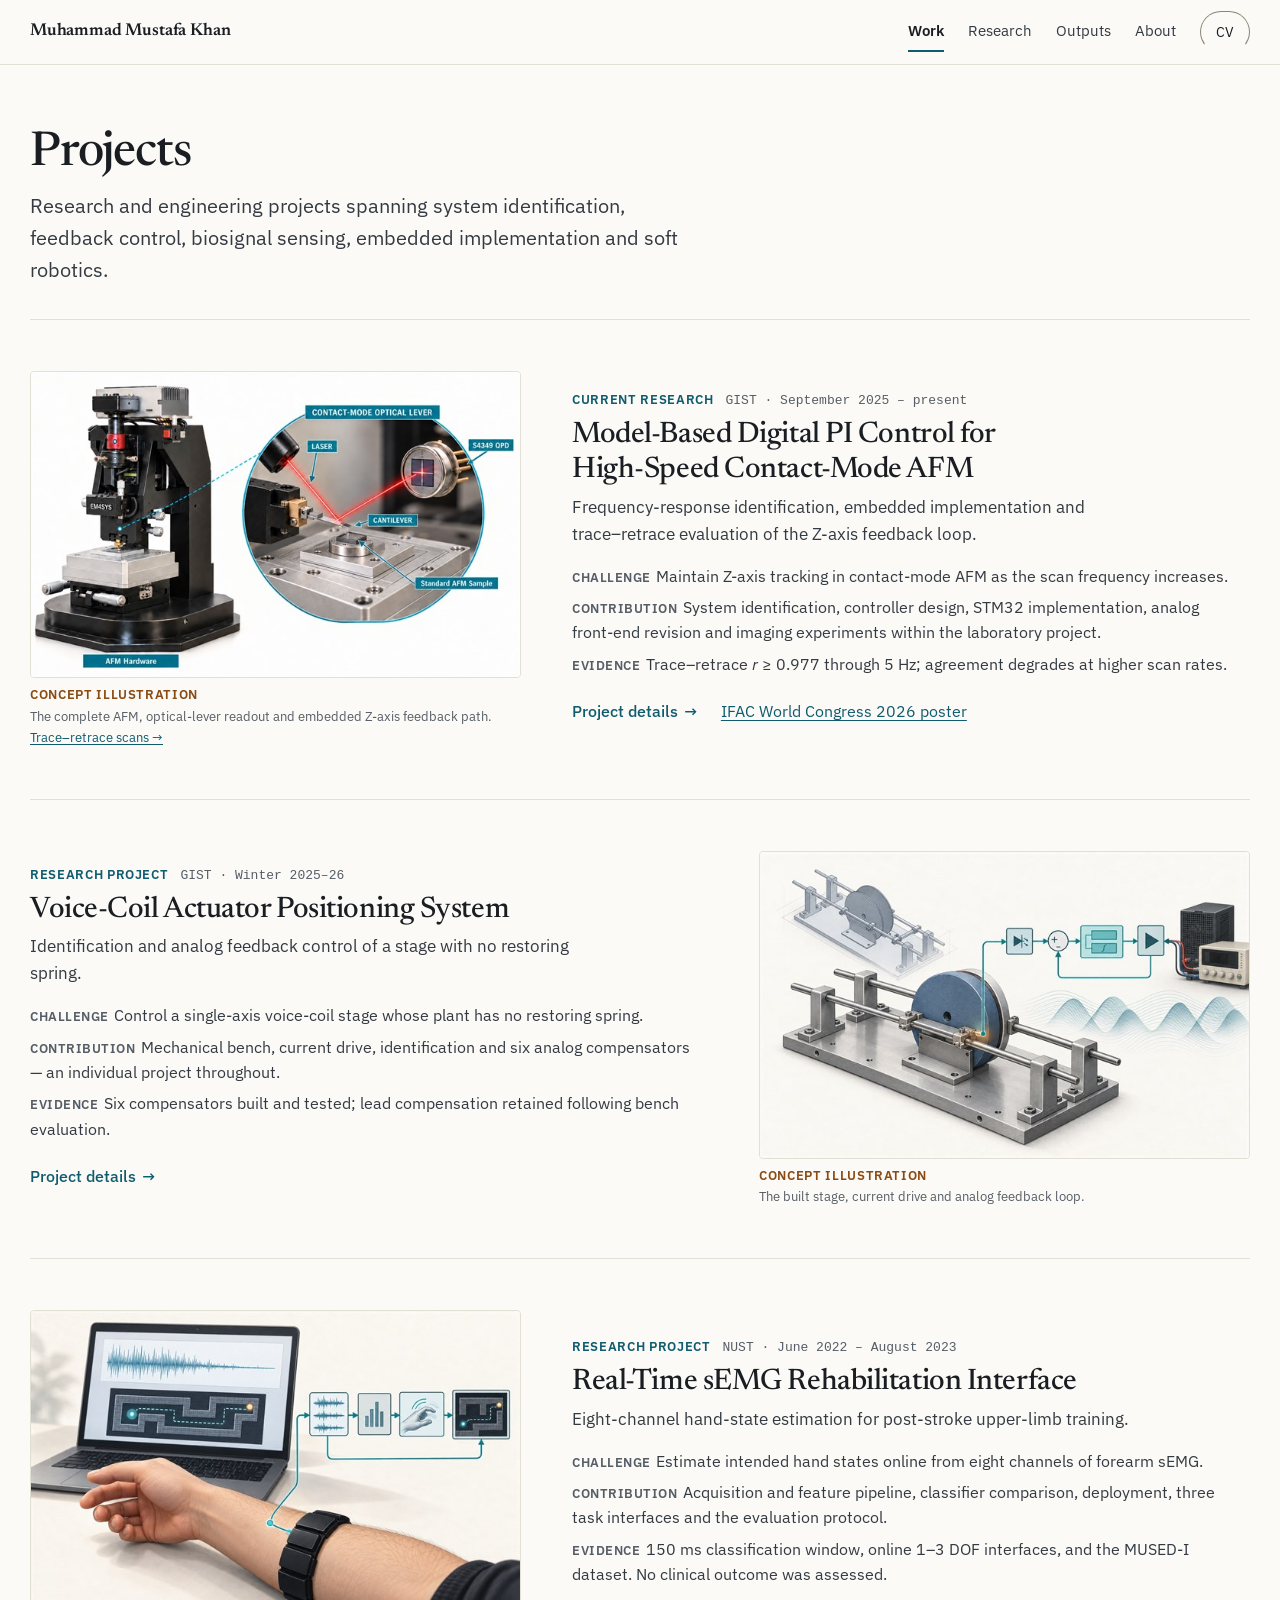
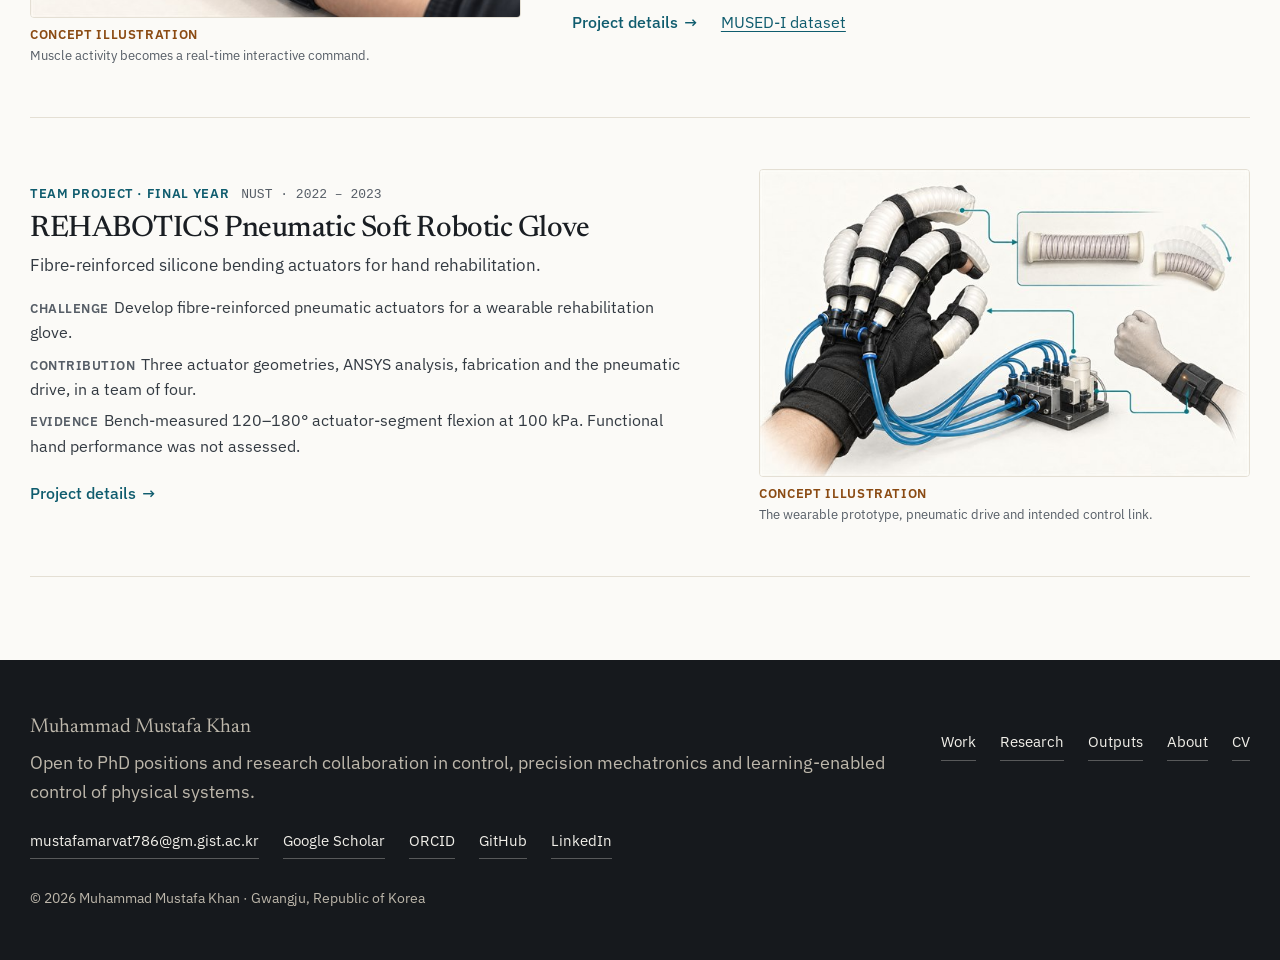
==== projects/index.html @ d7821006 "Publish redesigned research portfolio" ====
<!DOCTYPE html>
<html lang="en">
<head>
<meta charset="utf-8">
<meta name="viewport" content="width=device-width, initial-scale=1">
<meta name="color-scheme" content="light">
<meta name="theme-color" content="#fbfaf7">
<script>document.documentElement.className += ' js';</script>
<title>Projects — Muhammad Mustafa Khan</title>
<meta name="description" content="Research and engineering projects in system identification, feedback control, biosignal sensing, embedded implementation and soft robotics, at GIST and NUST.">
<link rel="canonical" href="https://mustafahan786.github.io/projects/">
<meta property="og:type" content="website">
<meta property="og:title" content="Projects — Muhammad Mustafa Khan">
<meta property="og:description" content="Research and engineering projects in system identification, feedback control, biosignal sensing, embedded implementation and soft robotics.">
<meta property="og:url" content="https://mustafahan786.github.io/projects/">
<meta property="og:image" content="https://mustafahan786.github.io/assets/img/og/projects-four.jpg">
<meta property="og:image:alt" content="Selected work — control, sensing and mechatronic systems">
<meta name="twitter:card" content="summary_large_image">
<link rel="icon" href="../assets/favicon.svg" type="image/svg+xml">
<link rel="alternate icon" href="../assets/favicon.png" sizes="32x32">
<link rel="preconnect" href="https://fonts.googleapis.com">
<link rel="preconnect" href="https://fonts.gstatic.com" crossorigin>
<link href="https://fonts.googleapis.com/css2?family=IBM+Plex+Sans:wght@400;500;600&family=Newsreader:opsz,wght@6..72,400;6..72,500;6..72,600&display=swap" rel="stylesheet">
<link rel="stylesheet" href="../style.css">
</head>
<body>
<a class="skip" href="#main">Skip to content</a>

<header class="site-header">
  <div class="wrap header-inner">
    <a class="brand" href="../index.html">Muhammad Mustafa Khan</a>
    <button class="nav-toggle" type="button" aria-expanded="false" aria-controls="site-nav">
      <span class="bars" aria-hidden="true"><span></span></span>Menu
    </button>
    <nav class="nav" id="site-nav" aria-label="Primary">
      <a href="index.html" aria-current="page">Work</a>
      <a href="../index.html#research">Research</a>
      <a href="../index.html#outputs">Outputs</a>
      <a href="../index.html#about">About</a>
      <a class="nav-cta" href="../cv.html">CV</a>
    </nav>
  </div>
</header>

<main id="main">
  <section class="page-head">
    <div class="wrap">
      <h1>Projects</h1>
      <p class="lede">
        Research and engineering projects spanning system identification, feedback control, biosignal
        sensing, embedded implementation and soft robotics.
      </p>
    </div>
  </section>

  <section class="section" style="padding-top:0">
    <div class="wrap">
      <div class="index-list">

        <!-- ===== AFM ===== -->
        <article class="index-entry">
          <figure class="cover">
            <a class="cover-frame" href="afm-high-speed-control.html" tabindex="-1" aria-hidden="true">
              <img src="../assets/img/concepts/afm-concept-v3-640.jpg"
                   srcset="../assets/img/concepts/afm-concept-v3-640.jpg 640w, ../assets/img/concepts/afm-concept-v3-1200.jpg 1200w"
                   sizes="(min-width: 1280px) 490px, (min-width: 880px) 38vw, 92vw" width="640" height="400" decoding="async"
                   alt="Concept illustration based on the actual setup: the complete EM4SYS AFM, a contact-mode optical lever over an HS-100MG-type step standard, S4349 QPD, digital PI controller, PA88 PZT amplifier and paired PC4QM and PC4WL Z actuators; not experimental evidence.">
            </a>
            <figcaption><span class="tag tag-concept">Concept illustration</span>The complete AFM, optical-lever readout
              and embedded Z-axis feedback path. <a href="afm-high-speed-control.html#results">Trace&ndash;retrace scans &rarr;</a></figcaption>
          </figure>
          <div class="index-body">
            <p class="index-cat">
              <span class="cat">Current research</span>
              <span class="where">GIST &middot; September 2025 &ndash; present</span>
            </p>
            <h2><a href="afm-high-speed-control.html">Model-Based Digital PI Control for High-Speed Contact-Mode AFM</a></h2>
            <p class="index-sub">Frequency-response identification, embedded implementation and trace&ndash;retrace evaluation of the Z-axis feedback loop.</p>
            <div class="index-facts">
              <p><b>Challenge</b>Maintain Z-axis tracking in contact-mode AFM as the scan frequency increases.</p>
              <p><b>Contribution</b>System identification, controller design, STM32 implementation, analog
                front-end revision and imaging experiments within the laboratory project.</p>
              <p><b>Evidence</b>Trace&ndash;retrace <i>r</i> &ge; 0.977 through 5 Hz; agreement degrades at
                higher scan rates.</p>
            </div>
            <ul class="index-links">
              <li><a class="link-arrow" href="afm-high-speed-control.html">Project details</a></li>
              <li><a href="../index.html#outputs">IFAC World Congress 2026 poster</a></li>
            </ul>
          </div>
        </article>

        <!-- ===== Voice coil ===== -->
        <article class="index-entry is-flipped">
          <figure class="cover">
            <a class="cover-frame" href="voice-coil-actuator.html" tabindex="-1" aria-hidden="true">
              <img src="../assets/img/concepts/vca-concept-v2-640.jpg"
                   srcset="../assets/img/concepts/vca-concept-v2-640.jpg 640w, ../assets/img/concepts/vca-concept-v2-1200.jpg 1200w"
                   sizes="(min-width: 1280px) 490px, (min-width: 880px) 38vw, 92vw" width="640" height="400" loading="lazy" decoding="async"
                   alt="Concept illustration based on the built voice-coil bench: a long aluminium base, twin guide rods and central circular plates linked to current drive and closed-loop compensation; not experimental evidence.">
            </a>
            <figcaption><span class="tag tag-concept">Concept illustration</span>The built stage, current drive and
              analog feedback loop.</figcaption>
          </figure>
          <div class="index-body">
            <p class="index-cat">
              <span class="cat">Research project</span>
              <span class="where">GIST &middot; Winter 2025&ndash;26</span>
            </p>
            <h2><a href="voice-coil-actuator.html">Voice-Coil Actuator Positioning System</a></h2>
            <p class="index-sub">Identification and analog feedback control of a stage with no restoring spring.</p>
            <div class="index-facts">
              <p><b>Challenge</b>Control a single-axis voice-coil stage whose plant has no restoring spring.</p>
              <p><b>Contribution</b>Mechanical bench, current drive, identification and six analog
                compensators &mdash; an individual project throughout.</p>
              <p><b>Evidence</b>Six compensators built and tested; lead compensation retained following
                bench evaluation.</p>
            </div>
            <ul class="index-links">
              <li><a class="link-arrow" href="voice-coil-actuator.html">Project details</a></li>
            </ul>
          </div>
        </article>

        <!-- ===== sEMG ===== -->
        <article class="index-entry">
          <figure class="cover">
            <a class="cover-frame" href="semg-rehabilitation-interface.html" tabindex="-1" aria-hidden="true">
              <img src="../assets/img/concepts/semg-concept-v2-640.jpg"
                   srcset="../assets/img/concepts/semg-concept-v2-640.jpg 640w, ../assets/img/concepts/semg-concept-v2-1200.jpg 1200w"
                   sizes="(min-width: 1280px) 490px, (min-width: 880px) 38vw, 92vw" width="640" height="400" loading="lazy" decoding="async"
                   alt="Concept illustration based on the demonstrated interface: a black segmented wireless armband on a forearm feeding live sEMG traces and a maze-control task; not experimental evidence.">
            </a>
            <figcaption><span class="tag tag-concept">Concept illustration</span>Muscle activity becomes a
              real-time interactive command.</figcaption>
          </figure>
          <div class="index-body">
            <p class="index-cat">
              <span class="cat">Research project</span>
              <span class="where">NUST &middot; June 2022 &ndash; August 2023</span>
            </p>
            <h2><a href="semg-rehabilitation-interface.html">Real-Time sEMG Rehabilitation Interface</a></h2>
            <p class="index-sub">Eight-channel hand-state estimation for post-stroke upper-limb training.</p>
            <div class="index-facts">
              <p><b>Challenge</b>Estimate intended hand states online from eight channels of forearm sEMG.</p>
              <p><b>Contribution</b>Acquisition and feature pipeline, classifier comparison, deployment,
                three task interfaces and the evaluation protocol.</p>
              <p><b>Evidence</b>150 ms classification window, online 1&ndash;3 DOF interfaces, and the
                MUSED-I dataset. No clinical outcome was assessed.</p>
            </div>
            <ul class="index-links">
              <li><a class="link-arrow" href="semg-rehabilitation-interface.html">Project details</a></li>
              <li><a href="https://ieee-dataport.org/documents/mused-i-multi-gesture-surface-electromyography-semg-dataset-stroke-rehabilitation" rel="noopener">MUSED-I dataset</a></li>
            </ul>
          </div>
        </article>

        <!-- ===== Glove ===== -->
        <article class="index-entry is-flipped">
          <figure class="cover">
            <a class="cover-frame" href="soft-robotic-glove.html" tabindex="-1" aria-hidden="true">
              <img src="../assets/img/concepts/glove-concept-v2-640.jpg"
                   srcset="../assets/img/concepts/glove-concept-v2-640.jpg 640w, ../assets/img/concepts/glove-concept-v2-1200.jpg 1200w"
                   sizes="(min-width: 1280px) 490px, (min-width: 880px) 38vw, 92vw" width="640" height="400" loading="lazy" decoding="async"
                   alt="Concept illustration based on the prototype: a black glove with opaque white ribbed pneumatic actuators, blue tubing and a compact manifold, paired with its armband control cue; not experimental evidence.">
            </a>
            <figcaption><span class="tag tag-concept">Concept illustration</span>The wearable prototype,
              pneumatic drive and intended control link.</figcaption>
          </figure>
          <div class="index-body">
            <p class="index-cat">
              <span class="cat">Team project &middot; Final year</span>
              <span class="where">NUST &middot; 2022 &ndash; 2023</span>
            </p>
            <h2><a href="soft-robotic-glove.html">REHABOTICS Pneumatic Soft Robotic Glove</a></h2>
            <p class="index-sub">Fibre-reinforced silicone bending actuators for hand rehabilitation.</p>
            <div class="index-facts">
              <p><b>Challenge</b>Develop fibre-reinforced pneumatic actuators for a wearable rehabilitation
                glove.</p>
              <p><b>Contribution</b>Three actuator geometries, ANSYS analysis, fabrication and the pneumatic
                drive, in a team of four.</p>
              <p><b>Evidence</b>Bench-measured 120&ndash;180&deg; actuator-segment flexion at 100 kPa.
                Functional hand performance was not assessed.</p>
            </div>
            <ul class="index-links">
              <li><a class="link-arrow" href="soft-robotic-glove.html">Project details</a></li>
            </ul>
          </div>
        </article>

      </div>
    </div>
  </section>
</main>

<footer class="site-footer">
  <div class="wrap footer-grid">
    <div>
      <p class="footer-name">Muhammad Mustafa Khan</p>
      <p>Open to PhD positions and research collaboration in control, precision mechatronics and
        learning-enabled control of physical systems.</p>
      <ul class="footer-links">
        <li><a href="mailto:mustafamarvat786@gm.gist.ac.kr">mustafamarvat786@gm.gist.ac.kr</a></li>
        <li><a href="https://scholar.google.com/citations?user=AgU49wwAAAAJ&amp;hl=en" rel="noopener">Google Scholar</a></li>
        <li><a href="https://orcid.org/0009-0001-7310-5765" rel="noopener">ORCID</a></li>
        <li><a href="https://github.com/Mustafahan786" rel="noopener">GitHub</a></li>
        <li><a href="https://www.linkedin.com/in/mustafa-khan-marwat/" rel="noopener">LinkedIn</a></li>
      </ul>
    </div>
    <nav aria-label="Footer">
      <ul class="footer-nav">
        <li><a href="index.html">Work</a></li>
        <li><a href="../index.html#research">Research</a></li>
        <li><a href="../index.html#outputs">Outputs</a></li>
        <li><a href="../index.html#about">About</a></li>
        <li><a href="../cv.html">CV</a></li>
      </ul>
    </nav>
  </div>
  <div class="wrap"><p class="footer-meta">© <span id="year">2026</span> Muhammad Mustafa Khan · Gwangju, Republic of Korea</p></div>
</footer>
<script src="../script.js" defer></script>
</body>
</html>
---- style.css ----
/* ==========================================================================
   Muhammad Mustafa Khan — research portfolio
   Editorial engineering portfolio. Plain CSS, no build step, light theme.
   ========================================================================== */

:root {
  /* surfaces */
  --bg: #fbfaf7;
  --surface: #ffffff;
  --surface-2: #f4f1ea;
  --ink-bg: #16191d;

  /* ink */
  --ink: #1a1e23;
  --ink-2: #333a42;
  --muted: #565d66;
  --on-dark: #f1efe9;
  --on-dark-muted: #bdb7ab;

  /* lines */
  --rule: #e4dfd4;
  --rule-2: #cfc8bb;
  --rule-ui: #8f8574;

  /* accent */
  --accent: #0f5c6e;
  --accent-deep: #0a4553;
  --accent-soft: #e7eff1;
  --focus: #a4460f;

  /* Two webfont families; the few technical labels use the system mono stack. */
  --font-display: "Newsreader", Georgia, "Times New Roman", serif;
  --font-sans: "IBM Plex Sans", system-ui, -apple-system, "Segoe UI", Roboto, sans-serif;
  --font-mono: ui-monospace, SFMono-Regular, "SF Mono", Menlo, Consolas, "Liberation Mono", monospace;

  /* type scale — nothing that carries meaning falls below 13px */
  --fs-body: 1.09375rem;                                  /* 17.5px */
  --fs-caption: 0.9125rem;                                /* 14.6px */
  --fs-meta: 0.8125rem;                                   /* 13px  */
  --fs-name: clamp(2.4rem, 1.7rem + 2.8vw, 4.1rem);       /* 38 → 66px */
  --fs-case: clamp(1.95rem, 1.4rem + 2.1vw, 3rem);        /* 31 → 48px */
  --fs-h2: clamp(1.55rem, 1.25rem + 1.15vw, 2.15rem);     /* 25 → 34px */
  --fs-h3: clamp(1.14rem, 1.05rem + 0.35vw, 1.32rem);
  --fs-lede: clamp(1.1rem, 1.02rem + 0.35vw, 1.26rem);

  --wrap: 1220px;
  --gap: clamp(1.25rem, 0.9rem + 1.4vw, 2rem);
  --section-y: clamp(3rem, 2rem + 4vw, 5.5rem);
  --stage-y: clamp(2.5rem, 1.8rem + 2.6vw, 3.75rem);
  --nav-h: 4rem;
  --radius: 4px;
  --t: 200ms cubic-bezier(.2, .6, .3, 1);

  /* shared component tokens — labels, links, rules and spacing reused by every project page */
  --lh-body: 1.62;
  --lh-compact: 1.55;                                     /* summary, captions, dense text */
  --fs-small: 0.95rem;                                    /* 15.2px: contents links */
  --fs-summary: 1rem;                                     /* 16px: summary text */
  --label-weight: 600;                                    /* small uppercase labels */
  --label-tracking: 0.05em;
  --link: var(--accent);
  --link-hover: var(--accent-deep);
  --link-rule: var(--rule-2);                             /* resting underline on quiet links */
  --rule-strong: var(--ink);                              /* heavy rule that opens the summary */
  --space-hero: clamp(2rem, 4vw, 3rem);                   /* title block → summary */
  --space-sub: clamp(2.25rem, 4vw, 3.25rem);              /* subsection inside a stage */
  --measure: 62ch;                                        /* reading measure: 70–80 characters per line at 17.5px */
  --para-gap: 1.4em;                                      /* space between paragraphs at the reading measure */
}

* { box-sizing: border-box; }

html {
  -webkit-text-size-adjust: 100%;
  scroll-padding-top: calc(var(--nav-h) + 1.5rem);
  color-scheme: light;
}
@media (prefers-reduced-motion: no-preference) { html { scroll-behavior: smooth; } }

body {
  margin: 0;
  background: var(--bg);
  color: var(--ink);
  font-family: var(--font-sans);
  font-size: var(--fs-body);
  line-height: var(--lh-body);
  -webkit-font-smoothing: antialiased;
  text-rendering: optimizeLegibility;
}

/* ---------- layout ---------- */
.wrap { width: min(100% - 2.5rem, var(--wrap)); margin-inline: auto; }
.wrap-tight { width: min(100% - 2.5rem, 900px); margin-inline: auto; }
@media (max-width: 520px) { .wrap, .wrap-tight { width: calc(100% - 2rem); } }
.prose { max-width: 66ch; }
.prose-wide { max-width: 78ch; }
.section { padding-block: var(--section-y); }
.section-line { border-top: 1px solid var(--rule); }
.section-white { background: var(--surface); }
.section-dark { background: var(--ink-bg); color: var(--on-dark); }
.section-dark h2, .section-dark h3 { color: #fff; }
.section-dark .kicker { color: #8fd0dc; }
.section-dark a { color: #8fd0dc; }
.section-dark a:hover { color: #b9e3ea; }

.section-head { margin-bottom: clamp(1.75rem, 3vw, 2.75rem); }
.section-head p:last-child { margin-bottom: 0; }

/* directory / utility page headings */
.page-head { padding-block: clamp(2.25rem, 5vw, 4rem) clamp(1.25rem, 2.5vw, 2rem); }
.page-head h1 { font-size: var(--fs-case); line-height: 1.05; letter-spacing: -0.025em; margin-bottom: 0.65rem; }
.page-head .lede { max-width: 54ch; margin-bottom: 0; }
.section-foot { margin-top: clamp(2rem, 4vw, 3rem); padding-top: 1.1rem; border-top: 1px solid var(--rule); font-size: 0.95rem; color: var(--muted); }
.head-row { display: flex; flex-wrap: wrap; gap: 0.5rem 2rem; align-items: baseline; justify-content: space-between; }

/* ---------- typography ---------- */
h1, h2, h3, h4 { font-family: var(--font-display); font-weight: 500; color: var(--ink); line-height: 1.18; margin: 0 0 0.45em; letter-spacing: -0.015em; }
h2 { font-size: var(--fs-h2); }
h3 { font-family: var(--font-sans); font-size: var(--fs-h3); font-weight: 600; letter-spacing: -0.003em; line-height: 1.35; }
h4 { font-family: var(--font-sans); font-size: 1rem; font-weight: 600; }
p { margin: 0 0 1.05em; }
p:last-child, ul:last-child, ol:last-child { margin-bottom: 0; }

.lede { font-size: var(--fs-lede); line-height: 1.6; color: var(--ink-2); max-width: 62ch; }
.kicker {
  font-family: var(--font-sans); font-size: var(--fs-meta); font-weight: 600; letter-spacing: 0.06em;
  text-transform: uppercase; color: var(--accent); margin: 0 0 0.8rem;
}
.kicker-muted { color: var(--muted); }
.meta { font-family: var(--font-mono); font-size: var(--fs-meta); color: var(--muted); letter-spacing: 0.01em; }

a { color: var(--link); text-underline-offset: 0.18em; text-decoration-thickness: 1px; }
a:hover { color: var(--link-hover); }
:focus-visible { outline: 2px solid var(--focus); outline-offset: 3px; border-radius: 2px; }
.section-dark :focus-visible, .site-footer :focus-visible { outline-color: #f0a06a; }

ul, ol { padding-left: 1.15rem; margin: 0 0 1.05em; }
li { margin-bottom: 0.4em; }
li:last-child { margin-bottom: 0; }
.tight li { margin-bottom: 0.25em; }
.muted { color: var(--muted); }
.small { font-size: 0.93rem; }
hr { border: 0; border-top: 1px solid var(--rule); margin: 2rem 0; }
code, .mono { font-family: var(--font-mono); font-size: 0.92em; }

/* ---------- header ---------- */
.skip { position: absolute; left: -9999px; top: 0; z-index: 200; background: var(--ink); color: #fff; padding: 0.7rem 1rem; }
.skip:focus { left: 0; }
.sr-only {
  position: absolute; width: 1px; height: 1px; padding: 0; margin: -1px;
  overflow: hidden; clip: rect(0, 0, 0, 0); white-space: nowrap; border: 0;
}

.site-header {
  position: sticky; top: 0; z-index: 100;
  background: rgba(251, 250, 247, 0.93);
  backdrop-filter: saturate(140%) blur(10px);
  border-bottom: 1px solid var(--rule);
}
.header-inner { display: flex; align-items: center; gap: 1rem; min-height: var(--nav-h); }
.brand {
  display: inline-flex; align-items: center; min-height: 44px;
  font-family: var(--font-display); font-size: 1.08rem; font-weight: 600; letter-spacing: -0.01em;
  color: var(--ink); text-decoration: none; margin-right: auto; white-space: nowrap;
}
.brand:hover { color: var(--accent); }
.nav { display: flex; align-items: center; gap: 1.5rem; }
.nav a {
  font-size: 0.94rem; color: var(--ink-2); text-decoration: none;
  padding: 0.45rem 0; border-bottom: 2px solid transparent; transition: color var(--t), border-color var(--t);
}
.nav a:hover { color: var(--accent); border-bottom-color: var(--rule-2); }
.nav a[aria-current] { color: var(--ink); border-bottom-color: var(--accent); font-weight: 600; }
.nav-cta {
  padding: 0.5rem 0.95rem !important; border: 1px solid var(--rule-ui);
  border-radius: 999px; font-size: 0.9rem !important; color: var(--ink) !important;
}
.nav-cta:hover { border-color: var(--accent) !important; background: var(--accent-soft); }
.nav-toggle { display: none; }

@media (max-width: 700px) {
  :root { --nav-h: 3.5rem; }
  .nav-toggle {
    display: inline-flex; align-items: center; gap: 0.5rem; min-height: 44px; padding: 0.4rem 0.75rem;
    font: inherit; font-size: 0.92rem; color: var(--ink); background: transparent;
    border: 1px solid var(--rule-ui); border-radius: var(--radius); cursor: pointer;
  }
  .nav-toggle:hover { border-color: var(--accent); }
  .nav-toggle .bars { display: inline-block; width: 16px; height: 10px; position: relative; }
  .nav-toggle .bars::before, .nav-toggle .bars::after, .nav-toggle .bars span {
    content: ""; position: absolute; left: 0; right: 0; height: 1.5px; background: currentColor;
  }
  .nav-toggle .bars::before { top: 0; }
  .nav-toggle .bars span { top: 4.25px; }
  .nav-toggle .bars::after { bottom: 0; }

  /* without JavaScript the links simply wrap under the brand */
  .header-inner { flex-wrap: wrap; padding-block: 0.4rem; }
  .nav { width: 100%; flex-wrap: wrap; gap: 0.15rem 1.1rem; padding-bottom: 0.5rem; }
  .nav a { font-size: 0.9rem; padding: 0.5rem 0; }
  .nav-cta { padding: 0.45rem 0.85rem !important; }

  /* upgraded to a disclosure menu when JavaScript runs */
  .js .nav {
    position: absolute; left: 0; right: 0; top: 100%; display: block; width: auto;
    background: var(--surface); border-bottom: 1px solid var(--rule);
    box-shadow: 0 14px 28px -22px rgba(20, 22, 25, 0.7);
    padding: 0.35rem 0 0.85rem; margin: 0;
  }
  .js .nav[hidden] { display: none; }
  .js .nav a {
    display: flex; align-items: center; min-height: 48px; padding: 0 1.25rem;
    border-bottom: 0; border-left: 3px solid transparent; font-size: 1rem;
  }
  .js .nav a[aria-current] { border-left-color: var(--accent); background: var(--accent-soft); }
  .js .nav-cta { margin: 0.6rem 1.25rem 0; border-radius: var(--radius); justify-content: center; display: inline-flex !important; }
}

/* narrow phones: keep brand and menu button on one row */
@media (max-width: 380px) {
  .header-inner { gap: 0.6rem; }
  .brand { font-size: 0.95rem; }
  .nav-toggle { padding: 0.4rem 0.6rem; font-size: 0.88rem; gap: 0.4rem; }
}

/* ---------- buttons ---------- */
.actions { display: flex; flex-wrap: wrap; gap: 0.7rem; }
.btn {
  display: inline-flex; align-items: center; justify-content: center; gap: 0.5rem;
  min-height: 46px; font-size: 0.97rem; font-weight: 500; text-decoration: none;
  padding: 0.55rem 1.25rem; border-radius: var(--radius);
  border: 1px solid var(--accent); color: var(--accent); background: transparent;
  transition: background-color var(--t), color var(--t), border-color var(--t);
}
.btn:hover { background: var(--accent-soft); color: var(--accent-deep); }
.btn-primary { background: var(--accent); color: #fff; border-color: var(--accent); }
.btn-primary:hover { background: var(--accent-deep); color: #fff; }
.btn-quiet { border-color: var(--rule-ui); color: var(--ink-2); }
.btn-quiet:hover { background: var(--surface-2); color: var(--ink); border-color: var(--muted); }
.btn-ghost { border-color: rgba(241, 239, 233, 0.45); color: var(--on-dark); }
.btn-ghost:hover { background: rgba(241, 239, 233, 0.12); color: #fff; }

.link-arrow { font-weight: 500; text-decoration: none; display: inline-flex; align-items: center; gap: 0.4rem; }
.link-arrow::after { content: "→"; transition: transform var(--t); }
.link-arrow:hover::after { transform: translateX(3px); }

/* ---------- hero ----------
   DOM order is identity → portrait → body, so a screen reader meets the H1 first.
   CSS places the portrait beside the identity at every width. */
.hero { padding-block: clamp(1.75rem, 1.2rem + 2.4vw, 3.25rem) clamp(2.5rem, 2rem + 2vw, 4rem); }
.hero-grid {
  display: grid; align-items: start;
  grid-template-columns: minmax(0, 1fr) 36%;
  gap: 1.15rem 1.15rem;
}
.hero-id { grid-column: 1; grid-row: 1; }
.hero-figure { grid-column: 2; grid-row: 1 / span 2; margin: 0; }
.hero-body { grid-column: 1 / -1; grid-row: 3; }

.hero-name { font-size: var(--fs-name); line-height: 1.03; letter-spacing: -0.028em; margin: 0 0 0.6rem; text-wrap: balance; }
.hero-role { font-size: 1rem; line-height: 1.45; color: var(--ink-2); margin: 0; max-width: 40ch; }
.hero-thesis {
  grid-column: 1; grid-row: 2;
  font-family: var(--font-display); font-size: clamp(1.2rem, 1.02rem + 0.8vw, 1.6rem);
  line-height: 1.38; color: var(--ink); margin: 0.9rem 0 0; max-width: 34ch; text-wrap: pretty;
}
.hero-lede { font-size: var(--fs-lede); line-height: 1.6; color: var(--ink-2); max-width: 62ch; margin: 0 0 1.5rem; }
.hero-actions { margin-bottom: 1.2rem; }
.hero-profiles {
  display: flex; flex-wrap: wrap; gap: 0.2rem 1.35rem;
  list-style: none; margin: 0 0 0.9rem; padding: 0; font-size: 0.97rem;
}
.hero-profiles li { margin: 0; }
.hero-profiles a { color: var(--ink-2); text-decoration: none; border-bottom: 1px solid var(--rule-2); padding-block: 0.35rem 1px; }
.hero-profiles a:hover { color: var(--accent); border-bottom-color: var(--accent); }
.hero-note { font-size: var(--fs-caption); color: var(--muted); margin: 0; }

.hero-figure img {
  display: block; width: 100%; height: auto;
  border-radius: var(--radius); background: var(--surface);
}
.hero-caption { font-size: var(--fs-meta); line-height: 1.4; color: var(--muted); margin: 0.55rem 0 0; }

/* Narrow phones: the name takes the full width and the portrait sits beside the
   thesis instead, so it is never an isolated thumbnail in an empty row. */
/* Phones: tighten the hero so the primary action reaches the first viewport. */
@media (max-width: 560px) {
  .hero { padding-block: 1.25rem 2rem; }
  .hero-grid { gap: 0.9rem 1.1rem; }
  .hero .kicker { margin-bottom: 0.6rem; }
  .hero-thesis { margin-top: 0.7rem; }
  .hero-lede { line-height: 1.55; margin-bottom: 1.1rem; }
  .hero-actions { margin-bottom: 1rem; }
}
@media (max-width: 430px) {
  .hero-id { grid-column: 1 / -1; }
  .hero-thesis { grid-column: 1; grid-row: 2; }
  .hero-figure { grid-column: 2; grid-row: 2; align-self: start; }
  .hero-name { margin-bottom: 0.5rem; }
  .hero-role { max-width: none; }
}
@media (min-width: 620px) {
  .hero-grid { grid-template-columns: minmax(0, 1fr) 260px; gap: 0 2rem; }
  .hero-figure { grid-row: 1 / span 3; }
  .hero-body { grid-column: 1; grid-row: 3; margin-top: 1.5rem; }
}
@media (min-width: 900px) {
  .hero-grid { grid-template-columns: minmax(0, 1fr) 320px; gap: 0 3.5rem; }
  .hero-figure { justify-self: end; }
  .hero-thesis { margin-top: 1.2rem; }
}
@media (max-width: 400px) { .hero-caption { display: none; } }

/* ---------- project cards ---------- */
.work-featured { display: grid; gap: clamp(1.25rem, 3vw, 2.5rem); align-items: center; margin-bottom: clamp(2rem, 4vw, 3.25rem); }
@media (min-width: 900px) { .work-featured { grid-template-columns: 6fr 5fr; } }

.work-grid { display: grid; gap: clamp(1.5rem, 3vw, 2.25rem); }
@media (min-width: 720px) { .work-grid { grid-template-columns: repeat(2, minmax(0, 1fr)); } }

/* three compact entries beneath the featured project */
.work-row { display: grid; gap: clamp(1.75rem, 3vw, 2.25rem); }
@media (min-width: 620px) and (max-width: 859px) { .work-row { grid-template-columns: repeat(2, minmax(0, 1fr)); } }
@media (min-width: 860px) { .work-row { grid-template-columns: repeat(3, minmax(0, 1fr)); } }

.card { display: flex; flex-direction: column; gap: 0.85rem; }
.card.card-featured { display: grid; gap: clamp(1.25rem, 3vw, 2.5rem); align-items: center; }
@media (min-width: 900px) { .card.card-featured { grid-template-columns: 6fr 5fr; } }
.card-media { margin: 0; overflow: hidden; border-radius: var(--radius); background: var(--surface); }
.card-media img { display: block; width: 100%; height: auto; aspect-ratio: 4 / 3; object-fit: cover; transition: transform var(--t); }
.card-media-contain { border: 1px solid var(--rule); }
.card-media-contain img { object-fit: contain; padding: 0.6rem; }
/* only media that is itself a link responds to hover */
.card:hover .card-media-link img,
.card:focus-within .card-media-link img { transform: scale(1.02); }
.card-featured .card-media img { aspect-ratio: 16 / 10; }
.card > div { display: flex; flex-direction: column; gap: 0.6rem; }
.card-kicker { font-family: var(--font-mono); font-size: var(--fs-meta); letter-spacing: 0.01em; color: var(--muted); margin: 0; }
.card h2, .card h3 { margin: 0; }
.card-title-lg { font-family: var(--font-display) !important; font-size: clamp(1.5rem, 1.15rem + 1.25vw, 2rem) !important; font-weight: 500 !important; line-height: 1.16; letter-spacing: -0.015em; }
.card-result { font-size: 0.95rem !important; color: var(--ink) !important; padding-top: 0.7rem; border-top: 1px solid var(--rule); }
.card-result i { font-family: var(--font-display); font-style: italic; }
.card a.card-title-link { color: var(--ink); text-decoration: none; }
.card a.card-title-link:hover { color: var(--accent); }
.card p { margin: 0; color: var(--ink-2); font-size: 0.99rem; }
.card-featured p { font-size: 1.04rem; max-width: 54ch; }
.card .card-role { color: var(--muted); font-size: 0.95rem; }
.card-methods { display: flex; flex-wrap: wrap; gap: 0.3rem 0.5rem; list-style: none; padding: 0; margin: 0; }
.card-methods li { font-family: var(--font-mono); font-size: var(--fs-meta); color: var(--muted); margin: 0; }
.card-methods li + li::before { content: "· "; color: var(--rule-ui); }
.card-note {
  font-family: var(--font-mono); font-size: var(--fs-meta); letter-spacing: 0.01em; color: var(--muted);
  margin: 0.15rem 0 0; padding-top: 0.7rem; border-top: 1px solid var(--rule);
}
.card-more { margin: 0; font-size: 0.95rem; }
.card:focus-within .card-media { outline: 2px solid var(--focus); outline-offset: 3px; }

/* ---------- research direction ---------- */
.direction-grid { display: grid; gap: var(--gap); }
@media (min-width: 820px) { .direction-grid { grid-template-columns: repeat(3, 1fr); } }
.direction-item { border-top: 2px solid rgba(241, 239, 233, 0.35); padding-top: 0.9rem; }
.direction-item h3 { color: #fff; margin-bottom: 0.4rem; }
.direction-item p { color: var(--on-dark-muted); font-size: 0.99rem; margin: 0; }

/* ---------- outputs ---------- */
.outputs { display: grid; gap: 1.5rem; }
.output { display: grid; gap: 0.5rem 1.5rem; padding-bottom: 1.5rem; border-bottom: 1px solid var(--rule); }
.output:last-child { border-bottom: 0; padding-bottom: 0; }
@media (min-width: 760px) { .output { grid-template-columns: 116px minmax(0, 1fr); align-items: start; } }
.output-thumb { margin: 0; }
.output-thumb img { display: block; width: 100%; height: auto; aspect-ratio: 3 / 2; object-fit: cover; border-radius: var(--radius); }
.output-type {
  font-family: var(--font-sans); font-size: var(--fs-meta); font-weight: 600; letter-spacing: 0.05em;
  text-transform: uppercase; color: var(--accent); margin: 0 0 0.3rem;
}
.output h3 { font-family: var(--font-display); font-weight: 500; font-size: 1.22rem; line-height: 1.3; margin: 0 0 0.4rem; letter-spacing: -0.01em; }
.output-authors { font-size: 0.97rem; color: var(--ink); margin: 0 0 0.15rem; }
.output-authors .self { font-weight: 600; }
.output-venue { font-size: 0.97rem; color: var(--muted); margin: 0 0 0.6rem; }
.output p { font-size: 0.97rem; color: var(--ink-2); margin: 0 0 0.5rem; }
.output-links { display: flex; flex-wrap: wrap; gap: 0.3rem 1.25rem; font-size: 0.94rem; margin: 0; padding: 0; list-style: none; }
.output-links li { margin: 0; }
.output-links a { display: inline-flex; align-items: center; padding-block: 0.35rem; }
.output-note { font-size: var(--fs-caption); color: var(--muted); margin: 0.45rem 0 0; }

/* research interests — light editorial treatment, no dark marketing band */
.interests { display: grid; gap: clamp(1.5rem, 3vw, 2.5rem); }
@media (min-width: 820px) { .interests { grid-template-columns: repeat(3, minmax(0, 1fr)); } }
.interest { border-top: 2px solid var(--ink); padding-top: 0.95rem; }
.interest h3 { margin-bottom: 0.4rem; }
.interest p { font-size: 0.99rem; color: var(--ink-2); margin: 0 0 0.55rem; }
.interest-status {
  font-size: var(--fs-caption); color: var(--muted); margin: 0;
  padding-top: 0.6rem; border-top: 1px solid var(--rule);
}
.interest-status b { font-weight: 600; color: var(--ink-2); }
.interest-status.is-current b { color: var(--accent); }

/* ---------- about ---------- */
.about-grid { display: grid; gap: var(--gap); align-items: start; }
@media (min-width: 900px) { .about-grid { grid-template-columns: 7fr 5fr; gap: clamp(2rem, 4vw, 3.5rem); } }
.about-facts { border-top: 2px solid var(--ink); padding-top: 1rem; }
.fact { padding-bottom: 0.85rem; margin-bottom: 0.85rem; border-bottom: 1px solid var(--rule); }
.fact:last-child { border-bottom: 0; margin-bottom: 0; padding-bottom: 0; }
.fact-label { font-family: var(--font-sans); font-weight: 600; font-size: var(--fs-meta); letter-spacing: 0.05em; text-transform: uppercase; color: var(--muted); margin: 0 0 0.2rem; }
.fact p { margin: 0; font-size: 0.97rem; color: var(--ink-2); }
.fact strong { color: var(--ink); font-weight: 600; }

/* ---------- case study ---------- */
.case-hero { padding-block: clamp(1.75rem, 3vw, 2.75rem) 0; }
.case-hero .case-title { max-width: 30ch; text-wrap: balance; }
.breadcrumb { font-size: 0.88rem; color: var(--muted); margin: 0 0 1rem; }
.breadcrumb a { color: var(--muted); }
.case-grid { display: grid; gap: clamp(1.5rem, 3.5vw, 3rem); align-items: center; }
@media (min-width: 900px) { .case-grid { grid-template-columns: 6fr 6fr; } }
.case-title { font-size: var(--fs-case); line-height: 1.06; letter-spacing: -0.025em; margin: 0 0 0.6rem; }
.case-thesis { font-size: var(--fs-lede); line-height: 1.55; color: var(--ink-2); max-width: 46ch; margin: 0 0 1.4rem; }
.case-facts { display: flex; flex-wrap: wrap; gap: 0.9rem 2rem; margin: 0; padding: 0; list-style: none; }
.case-facts li { margin: 0; font-size: 0.95rem; color: var(--ink-2); max-width: 32ch; }
.case-facts b { display: block; font-family: var(--font-sans); font-weight: 600; font-size: var(--fs-meta); letter-spacing: 0.05em; text-transform: uppercase; color: var(--muted); font-weight: 400; margin-bottom: 0.1rem; }
.case-figure { margin: 0; }
.case-figure img { display: block; width: 100%; height: auto; border-radius: var(--radius); background: var(--surface); }
.case-figure figcaption { font-size: var(--fs-caption); color: var(--muted); margin-top: 0.55rem; }
.case-figure-stack { display: grid; gap: 0.75rem; }
@media (min-width: 560px) { .case-figure-stack { grid-template-columns: 7fr 5fr; align-items: end; } }

/* ---------- research brief (replaces the old At-a-glance + contribution pair) ---------- */
.brief {
  margin-top: var(--space-hero);
  border-top: 2px solid var(--rule-strong);
  border-bottom: 1px solid var(--rule);
  padding-block: 1.4rem 1.5rem;
}
.brief dl { display: grid; gap: 1.15rem 2.5rem; margin: 0; }
@media (min-width: 780px) { .brief dl { grid-template-columns: repeat(2, minmax(0, 1fr)); } }
@media (min-width: 1080px) { .brief dl { grid-template-columns: repeat(4, minmax(0, 1fr)); gap: 1.25rem 2rem; } }
.brief dt {
  font-family: var(--font-sans); font-size: var(--fs-meta); font-weight: var(--label-weight);
  letter-spacing: var(--label-tracking); text-transform: uppercase; color: var(--accent); margin-bottom: 0.3rem;
}
.brief dd { margin: 0; font-size: var(--fs-summary); line-height: var(--lh-compact); color: var(--ink-2); }
.brief dd strong { color: var(--ink); font-weight: 600; font-variant-numeric: tabular-nums; }
.brief .brief-wide { grid-column: 1 / -1; }

/* three-column summary: Research question · What I did · Key result.
   Stacked with hairlines on narrow screens; three columns divided by hairlines from 900px. */
.brief-3 dl { grid-template-columns: minmax(0, 1fr); gap: 0; }
.brief-3 dl > div { padding-block: 1rem; border-top: 1px solid var(--rule); }
.brief-3 dl > div:first-child { padding-top: 0; border-top: 0; }
.brief-3 dl > div:last-child { padding-bottom: 0; }
.brief-3 dd { max-width: 62ch; }
.brief-3 dd strong { white-space: nowrap; }
@media (min-width: 900px) {
  .brief-3 dl { grid-template-columns: repeat(3, minmax(0, 1fr)); }
  .brief-3 dl > div { padding: 0 clamp(1.25rem, 2.5vw, 2.25rem); border-top: 0; border-left: 1px solid var(--rule); }
  .brief-3 dl > div:first-child { padding-left: 0; border-left: 0; }
  .brief-3 dl > div:last-child { padding-right: 0; }
}

/* project meta line under the title */
.case-meta {
  font-family: var(--font-mono); font-size: var(--fs-meta); color: var(--muted);
  margin: 0 0 0.9rem; letter-spacing: 0.01em;
}
.case-sub { font-size: var(--fs-lede); line-height: 1.55; color: var(--ink-2); max-width: 52ch; margin: 0 0 1.3rem; }
.case-links { display: flex; flex-wrap: wrap; gap: 0.6rem 1.4rem; margin: 0; padding: 0; list-style: none; font-size: 0.97rem; }
.case-links li { margin: 0; }

/* ---------- contents ---------- */
.contents { margin-top: clamp(1.25rem, 2.5vw, 1.75rem); }
.contents h2 {
  font-family: var(--font-sans); font-size: var(--fs-meta); font-weight: var(--label-weight); letter-spacing: var(--label-tracking);
  text-transform: uppercase; color: var(--muted); margin: 0 0 0.5rem;
}
.contents ol {
  display: flex; flex-wrap: wrap; gap: 0.5rem 1.75rem; list-style: none; margin: 0; padding: 0;
}
.contents li { margin: 0; }
.contents a {
  font-size: var(--fs-small); color: var(--ink-2);
  text-decoration: underline; text-decoration-color: var(--link-rule); text-underline-offset: 0.3em;
  transition: color var(--t), text-decoration-color var(--t);
}
.contents a:hover, .contents a:focus-visible { color: var(--link); text-decoration-color: currentColor; }
/* label beside the links on wider screens; two tidy columns of links on phones */
@media (min-width: 760px) {
  .contents { display: grid; grid-template-columns: auto minmax(0, 1fr); column-gap: 2.25rem; align-items: baseline; }
  .contents h2 { margin: 0; }
}
@media (max-width: 559px) {
  .contents ol { display: grid; grid-template-columns: repeat(2, minmax(0, 1fr)); gap: 0.25rem 1.25rem; }
}

.glance { display: grid; gap: 1px; background: var(--rule); border-block: 1px solid var(--rule); margin-top: clamp(2rem, 4vw, 3rem); }
@media (min-width: 760px) { .glance { grid-template-columns: repeat(4, 1fr); } }
.glance > div { background: var(--bg); padding: 1.1rem 1.15rem 1.25rem; }
.glance dt { font-family: var(--font-sans); font-weight: 600; font-size: var(--fs-meta); letter-spacing: 0.05em; text-transform: uppercase; color: var(--accent); margin-bottom: 0.35rem; }
.glance dd { margin: 0; font-size: 0.97rem; color: var(--ink-2); }

.contribution { background: var(--surface); border-left: 3px solid var(--accent); padding: 1.15rem 1.35rem; margin-top: clamp(1.75rem, 3vw, 2.5rem); max-width: 88ch; }
.contribution h2 { font-family: var(--font-sans); font-size: 1.05rem; font-weight: 600; margin-bottom: 0.45rem; }
.contribution p { font-size: 0.98rem; color: var(--ink-2); max-width: 78ch; }
.contribution p + p { margin-top: 0.7rem; }

.case-nav { border-top: 1px solid var(--rule); border-bottom: 1px solid var(--rule); margin-top: clamp(1.75rem, 3vw, 2.5rem); }
.case-nav ol { display: flex; gap: 1.5rem; list-style: none; margin: 0; padding: 0.7rem 0; overflow-x: auto; scrollbar-width: thin; -webkit-overflow-scrolling: touch; }
.case-nav li { margin: 0; white-space: nowrap; }
.case-nav a { font-size: 0.88rem; color: var(--muted); text-decoration: none; padding-block: 0.35rem; }
.case-nav a:hover { color: var(--accent); }
.case-nav-label { font-family: var(--font-sans); font-weight: 600; font-size: var(--fs-meta); letter-spacing: 0.05em; text-transform: uppercase; color: var(--rule-ui); }

/* ---------- stages and editorial rhythm ---------- */
.stage { padding-block: var(--stage-y); border-top: 1px solid var(--rule); }
.stage-head { margin-bottom: 1.1rem; }
.stage-num { font-family: var(--font-mono); font-size: var(--fs-meta); color: var(--accent); letter-spacing: 0.08em; display: block; margin-bottom: 0.3rem; }
.stage h2 { margin-bottom: 0; }
.subsection { margin-top: var(--space-sub); }
.subsection > h3 { margin-bottom: 0.9rem; }

.split { display: grid; gap: clamp(1.25rem, 3vw, 2.5rem); align-items: center; }
@media (min-width: 860px) {
  .split { grid-template-columns: 1fr 1fr; }
  .split-wide-media { grid-template-columns: 5fr 7fr; }
  .split-media-first .split-media { order: -1; }
}
/* Project pages: running text spans the full content width (.wrap). */
.stage .prose, .split .prose { max-width: none; }
/* Introductory text (e.g. Overview) keeps a comfortable reading measure. */
.stage .prose-measure { max-width: var(--measure); }
.prose-measure p:not(:last-child) { margin-bottom: var(--para-gap); }
.split-media { margin: 0; }

.callout { background: var(--accent-soft); border-radius: var(--radius); padding: 1.15rem 1.35rem; margin: 1.5rem 0; max-width: none; }
.callout h3 { font-size: 1rem; margin-bottom: 0.4rem; }
.callout p { font-size: 0.97rem; color: var(--ink-2); }

.metrics { display: grid; gap: 1px; background: var(--rule); border-block: 1px solid var(--rule); margin: 1.75rem 0; }
@media (min-width: 620px) { .metrics { grid-template-columns: repeat(3, 1fr); } }
.metrics-stack { grid-template-columns: 1fr !important; margin: 0; }
.metrics > div { background: var(--bg); padding: 1rem 1.15rem; }
.metric-value { font-family: var(--font-display); font-size: 1.7rem; line-height: 1.1; color: var(--ink); display: block; }
.metric-label { font-size: 0.88rem; color: var(--muted); display: block; margin-top: 0.3rem; }

.limits { background: var(--surface-2); border-radius: var(--radius); padding: 1.2rem 1.4rem; max-width: none; }
.limits h3 { font-size: 1rem; margin-bottom: 0.5rem; }
.limits li { font-size: 0.97rem; color: var(--ink-2); }

/* ---------- figures ---------- */
figure { margin: 0; }
.fig { margin: 1.5rem 0; }
.fig img, .fig video { display: block; width: 100%; height: auto; max-width: 100%; border-radius: var(--radius); background: var(--surface); }
.fig-frame img { border: 1px solid var(--rule); }
.fig-pad img { border: 1px solid var(--rule); padding: 0.75rem; }
.fig-narrow { max-width: 560px; }
.fig-mid { max-width: 780px; }
.fig-wide { max-width: 940px; }
.fig-center { margin-inline: auto; }  /* centres a figure; its caption and surrounding text stay left-aligned */
/* identified-model block: rendered equation + copyable source */
.model-block { max-width: 940px; margin: 1.75rem auto 0; }
.model-block h3 { margin-bottom: 0.4rem; }
.model-note { margin: 0 0 0.9rem; color: var(--ink-2); }
.eq-render { overflow-x: auto; background: var(--surface); border: 1px solid var(--rule); border-radius: var(--radius); padding: 1.1rem 1.25rem; margin-bottom: 0.9rem; }
.eq-render { padding: clamp(0.85rem, 2vw, 1.25rem) clamp(1rem, 3vw, 2rem); }
.eq-render img { display: block; height: auto; margin-inline: auto; }
.eq-render .eq-main { width: 321px; max-width: 100%; margin-bottom: clamp(0.6rem, 1.5vw, 0.95rem); }
.eq-render .eq-factors { width: auto; max-width: none; }
.eq-note { font-size: 0.97rem; color: var(--ink-2); }
/* Controller: paragraphs, then a centred "PI controller" card (same width as the plant-model card) */
.law-block { margin-top: 1.5rem; max-width: 760px; }
.law-render { margin-bottom: 0; }
.law-label { margin: 0 0 0.6rem; text-align: center; font-size: var(--fs-meta); font-weight: var(--label-weight); letter-spacing: var(--label-tracking); text-transform: uppercase; color: var(--accent); }
.law-render .law-eq { display: block; width: 275px; max-width: 100%; height: auto; margin: 0 auto 1rem; }
.sym-table { width: 100%; max-width: 560px; margin: 0 auto; border-collapse: collapse; border-top: 1px solid var(--rule); font-size: 0.93rem; line-height: 1.45; }
.sym-table th, .sym-table td { padding: 0.28rem 0; vertical-align: top; text-align: left; line-height: 1.5rem; }
.sym-table tr:first-child th, .sym-table tr:first-child td { padding-top: 0.75rem; }
.sym-table th { width: 7.5rem; padding-right: 1rem; font-weight: 400; font-family: var(--font-display); font-size: 1.05rem; color: var(--ink); white-space: nowrap; }
.sym-table td { color: var(--ink-2); }
.sym-table sub { line-height: 0; }  /* keep row heights even when a symbol has a subscript */
.eq-source { margin-top: 0.4rem; }
.eq-source summary { cursor: pointer; font-size: var(--fs-caption); color: var(--link); }
.eq-source pre { overflow-x: auto; background: var(--surface-2); border-radius: var(--radius); padding: 0.8rem 1rem; margin: 0.5rem 0 0; font-family: var(--font-mono); font-size: 0.8rem; line-height: 1.5; color: var(--ink); }
/* AFM Overview video: centred within the content width; standard caption styling */
.fig-overview-video { margin-inline: auto; }
.fig-overview-video figcaption { max-width: none; }  /* one line at desktop; wraps naturally when narrow */
/* AFM Results scan figures (2D grid, 3D views): caption uses the figure width, so it sits on one line at desktop and wraps naturally when narrow */
.fig-cap-wide figcaption { max-width: none; }
.nowrap { white-space: nowrap; }  /* keeps a short term such as a model number on one line */
.ic { padding-inline-end: 0.07em; }  /* italic correction: the synthesised italic (no italic font file is loaded) leans into the next character */
/* rounded, outlined player: poster, video and native controls clip to one outline */
.video-frame { border: 1px solid var(--rule-2); border-radius: 12px; overflow: hidden; background: #000; }
.video-frame video { border-radius: 0; background: #000; }
.fig-hero { margin: clamp(1.5rem, 3vw, 2.25rem) 0 0; }
.related-h { margin-top: clamp(2.5rem, 4vw, 3.5rem); }
/* never upscale a small source beyond the pixels it actually has */
.fig-native img { width: auto; max-width: 100%; }
/* diagrams read at roughly their drawn size, not stretched to the column */
.fig-diagram { max-width: 720px; }
figcaption { font-size: var(--fs-caption); line-height: 1.55; color: var(--muted); margin-top: 0.55rem; max-width: 72ch; }
figcaption b, figcaption strong { color: var(--ink-2); font-weight: 600; }
.tag { font-family: var(--font-sans); font-weight: 600; font-size: var(--fs-meta); letter-spacing: 0.05em; text-transform: uppercase; color: var(--accent); margin-right: 0.45rem; }
.tag-sim { color: #8a4a12; }
.fig-grid { display: grid; gap: var(--gap); margin: 1.5rem 0; align-items: start; }
@media (min-width: 720px) {
  .fig-grid-2 { grid-template-columns: repeat(2, minmax(0, 1fr)); }
  .fig-grid-3 { grid-template-columns: repeat(3, minmax(0, 1fr)); }
}
.fig-grid .fig { margin: 0; }
.zoom { display: block; position: relative; overflow: hidden; border-radius: var(--radius); }
.zoom img { transition: transform var(--t); }
.zoom:hover img { transform: scale(1.012); }
.zoom::after {
  content: "⤢"; position: absolute; right: 0.55rem; bottom: 0.55rem; font-size: 0.8rem; line-height: 1;
  color: var(--ink); background: rgba(255, 255, 255, 0.92); border: 1px solid var(--rule);
  border-radius: 2px; padding: 0.2rem 0.32rem; opacity: 0; transition: opacity var(--t);
}
.zoom:hover::after, .zoom:focus-visible::after { opacity: 1; }

.eq {
  font-family: var(--font-mono); font-size: 0.88rem; line-height: 1.95; color: var(--ink);
  background: var(--surface); border: 1px solid var(--rule); border-radius: var(--radius);
  padding: 0.9rem 1.1rem; margin: 1.25rem 0 0.5rem; overflow-x: auto; max-width: 56ch;
}

/* ==========================================================================
   PROJECT LISTING SURFACES
   A shared visual language for the homepage selection and the projects index:
   one 16:10 cover, a label attached directly to it, then a fixed information
   schema. Concept illustrations are always labelled as such.
   ========================================================================== */

/* --- 16:10 cover with its label attached underneath --- */
.cover { margin: 0; }
.cover-frame {
  display: block; overflow: hidden; border-radius: var(--radius);
  background: var(--surface-2); border: 1px solid var(--rule);
}
.cover-frame img {
  display: block; width: 100%; height: auto; aspect-ratio: 16 / 10;
  object-fit: cover; transition: transform var(--t);
}
a.cover-frame:hover img, a.cover-frame:focus-visible img { transform: scale(1.012); }
.cover figcaption {
  display: flex; flex-wrap: wrap; gap: 0.15rem 0.5rem; align-items: baseline;
  font-size: var(--fs-meta); line-height: 1.45; color: var(--muted); margin-top: 0.5rem;
}
.tag-concept { color: #8a4a12; }

/* --- featured project on the homepage --- */
.work-feature {
  display: grid; gap: clamp(1.25rem, 3vw, 2.5rem); align-items: center;
  padding-bottom: clamp(2rem, 4vw, 3rem); margin-bottom: clamp(2rem, 4vw, 3rem);
  border-bottom: 1px solid var(--rule);
}
@media (min-width: 900px) { .work-feature { grid-template-columns: 7fr 5fr; } }
.work-feature .pcard-title { font-size: clamp(1.5rem, 1.15rem + 1.25vw, 2rem); }
.work-feature .pcard-lede { font-size: 1.05rem; }

/* --- the shared project card --- */
.pcard { display: flex; flex-direction: column; gap: 0.75rem; }
.pcard-meta {
  font-family: var(--font-mono); font-size: var(--fs-meta); color: var(--muted);
  letter-spacing: 0.01em; margin: 0;
}
.pcard-title {
  font-family: var(--font-display); font-weight: 500; font-size: 1.28rem; line-height: 1.2;
  letter-spacing: -0.012em; margin: 0;
}
.pcard-title a { color: var(--ink); text-decoration: none; }
.pcard-title a:hover { color: var(--accent); }
.pcard-lede { margin: 0; color: var(--ink-2); font-size: 1rem; }
.pcard-facts { margin: 0; display: grid; gap: 0.3rem; }
.pcard-facts p { margin: 0; font-size: 0.95rem; color: var(--ink-2); }
.pcard-facts b {
  font-family: var(--font-sans); font-weight: 600; color: var(--muted);
  font-size: var(--fs-meta); letter-spacing: 0.04em; text-transform: uppercase;
  margin-right: 0.35rem;
}
.pcard-foot { margin-top: auto; padding-top: 0.85rem; border-top: 1px solid var(--rule); }
.pcard-methods {
  display: flex; flex-wrap: wrap; gap: 0.25rem 0.5rem; list-style: none; padding: 0;
  margin: 0 0 0.5rem; font-family: var(--font-mono); font-size: var(--fs-meta); color: var(--muted);
}
.pcard-methods li { margin: 0; }
.pcard-methods li + li::before { content: "· "; color: var(--rule-ui); }
.pcard-links { display: flex; flex-wrap: wrap; gap: 0.2rem 1.25rem; list-style: none; margin: 0; padding: 0; font-size: 0.95rem; }
.pcard-links li { margin: 0; }
/* the whole card lifts quietly when either of its links is hovered or focused */
.pcard:focus-within .cover-frame { border-color: var(--accent); }

/* --- concept animation: explanatory motion, never a result ---
   Static by default. Runs on hover, on keyboard focus, or when the button is
   pressed (the only route on touch). Stops completely under reduced motion. */
.concept-anim { margin: 1.5rem 0; }
.anim-stage {
  position: relative; border: 1px solid var(--rule); border-radius: var(--radius);
  background: var(--bg); padding: 0.5rem;
}
.anim-stage svg { display: block; width: 100%; height: auto; }
.anim-tip { animation: anim-scan 5.2s ease-in-out infinite alternate; }
.anim-pulse { animation: anim-loop 5.2s linear infinite; offset-rotate: 0deg; }
/* declared after the shorthands, which would otherwise reset the play state */
.anim-move { animation-play-state: paused; }
.concept-anim:hover .anim-move,
.concept-anim:focus-within .anim-move,
.concept-anim.is-playing .anim-move { animation-play-state: running; }
@keyframes anim-scan { from { transform: translateX(0); } to { transform: translateX(196px); } }
@keyframes anim-loop { from { offset-distance: 0%; } to { offset-distance: 100%; } }
.anim-toggle {
  position: absolute; right: 0.6rem; bottom: 0.6rem;
  display: inline-flex; align-items: center; min-height: 34px; padding: 0.3rem 0.7rem;
  font: inherit; font-size: var(--fs-meta); color: var(--ink);
  background: rgba(255, 255, 255, 0.94); border: 1px solid var(--rule-ui);
  border-radius: var(--radius); cursor: pointer;
}
.anim-toggle:hover { border-color: var(--accent); }
@media (hover: hover) and (pointer: fine) { .anim-toggle { display: none; } }
@media (prefers-reduced-motion: reduce) {
  .anim-move { animation: none !important; }
  .anim-toggle { display: none; }
}

/* --- responsive secondary-project grid --- */
.work-grid-3 { display: grid; gap: clamp(1.75rem, 3.5vw, 2.75rem); }
@media (min-width: 700px) { .work-grid-3 { grid-template-columns: repeat(2, minmax(0, 1fr)); } }
@media (min-width: 1100px) { .work-grid-3 { grid-template-columns: repeat(3, minmax(0, 1fr)); } }

/* ---------- project index: alternating editorial entries ---------- */
.index-list { display: grid; gap: 0; }
.index-entry {
  display: grid; gap: 1rem 0;
  padding-block: clamp(2rem, 4vw, 3.25rem);
  border-top: 1px solid var(--rule);
  align-items: center;
}
.index-entry:last-child { border-bottom: 1px solid var(--rule); }
/* Mobile keeps one predictable order: visual, then text. */
.index-entry .cover { grid-row: 1; }
.index-entry .index-body { grid-row: 2; }
@media (min-width: 880px) {
  .index-entry { grid-template-columns: 42fr 58fr; gap: 0 clamp(2rem, 4vw, 3.5rem); }
  .index-entry .cover { grid-row: 1; grid-column: 1; }
  .index-entry .index-body { grid-row: 1; grid-column: 2; }
  /* alternate only where there is room for it — the cover keeps its 42% share */
  .index-entry.is-flipped { grid-template-columns: 58fr 42fr; }
  .index-entry.is-flipped .cover { grid-column: 2; }
  .index-entry.is-flipped .index-body { grid-column: 1; }
}
.index-cat {
  display: flex; flex-wrap: wrap; gap: 0.3rem 0.75rem; align-items: baseline;
  font-size: var(--fs-meta); margin: 0 0 0.45rem;
}
.index-cat .cat {
  font-family: var(--font-sans); font-weight: 600; letter-spacing: 0.05em;
  text-transform: uppercase; color: var(--accent);
}
.index-cat .where { font-family: var(--font-mono); color: var(--muted); }
.index-entry h2 {
  font-size: clamp(1.4rem, 1.15rem + 0.9vw, 1.85rem); line-height: 1.18;
  margin: 0 0 0.35rem; text-wrap: balance;
}
.index-entry h2 a { color: var(--ink); text-decoration: none; }
.index-entry h2 a:hover { color: var(--accent); }
.index-sub { font-size: 1.04rem; color: var(--ink-2); margin: 0 0 1rem; max-width: 56ch; }
.index-facts { display: grid; gap: 0.4rem; margin: 0 0 1.1rem; max-width: 60ch; }
.index-facts p { margin: 0; font-size: 0.97rem; color: var(--ink-2); }
.index-facts b {
  font-family: var(--font-sans); font-weight: 600; color: var(--muted);
  font-size: var(--fs-meta); letter-spacing: 0.04em; text-transform: uppercase;
  margin-right: 0.35rem;
}
.index-links { display: flex; flex-wrap: wrap; gap: 0.3rem 1.4rem; list-style: none; margin: 0; padding: 0; font-size: 0.97rem; }
.index-links li { margin: 0; }
.index-links a { display: inline-flex; align-items: center; padding-block: 0.3rem; }
.index-entry:focus-within .cover-frame { border-color: var(--accent); }

/* ---------- related projects ---------- */
.related { display: grid; gap: 1.1rem; margin-top: 1.25rem; }
@media (min-width: 720px) { .related { grid-template-columns: repeat(2, 1fr); } }
.related a {
  display: grid; grid-template-columns: 92px minmax(0, 1fr); gap: 0.9rem; align-items: center;
  text-decoration: none; color: var(--ink); background: var(--surface);
  border: 1px solid var(--rule); border-radius: var(--radius); padding: 0.75rem; transition: border-color var(--t);
}
.related a:hover { border-color: var(--accent); }
.related img { display: block; width: 100%; height: auto; aspect-ratio: 4 / 3; object-fit: cover; border-radius: 2px; }
.related b { display: block; font-size: 0.99rem; font-weight: 600; margin-bottom: 0.15rem; }
.related span { display: block; font-size: 0.88rem; color: var(--muted); }

/* ---------- CV page ---------- */
.cv-actions { display: flex; flex-wrap: wrap; gap: 0.7rem; margin: 1.5rem 0 2rem; }
.cv-pages { display: grid; gap: clamp(1.25rem, 3vw, 2rem); max-width: 960px; }
@media (min-width: 820px) { .cv-pages { grid-template-columns: repeat(2, minmax(0, 1fr)); } }
.cv-page { margin: 0; }
.cv-page img {
  display: block; width: 100%; height: auto; background: #fff;
  border: 1px solid var(--rule); border-radius: var(--radius);
  box-shadow: 0 12px 26px -20px rgba(20, 22, 25, 0.55);
}
.cv-page figcaption { font-size: var(--fs-caption); color: var(--muted); margin-top: 0.5rem; }
@media (max-width: 720px) {
  .cv-preview { display: none; }
  .cv-preview-small { display: block; }
}
.panel { background: var(--surface); border: 1px solid var(--rule); border-radius: var(--radius); padding: 1.2rem 1.35rem; }

/* ---------- lightbox ---------- */
dialog.lightbox { border: 0; padding: 0; background: transparent; max-width: 96vw; max-height: 96vh; overflow: visible; }
dialog.lightbox::backdrop { background: rgba(18, 20, 23, 0.92); }
.lightbox-inner { position: relative; }
dialog.lightbox img { max-width: 94vw; max-height: 74vh; width: auto; height: auto; display: block; margin-inline: auto; background: #fff; border-radius: var(--radius); }
.lightbox-close {
  position: absolute; top: -0.75rem; right: -0.75rem; z-index: 2;
  width: 44px; height: 44px; border-radius: 50%; cursor: pointer;
  font: inherit; font-size: 1.1rem; line-height: 1; color: #16191d; background: #f1efe9;
  border: 1px solid rgba(20, 22, 25, 0.25); box-shadow: 0 2px 10px -4px rgba(0, 0, 0, 0.6);
}
.lightbox-close:hover { background: #fff; }
.lightbox-caption {
  color: #ece9e2; font-size: 0.9rem; line-height: 1.5; margin: 0.85rem auto 0; max-width: 70ch;
  max-height: 18vh; overflow-y: auto; padding-right: 0.5rem;
}
@media (max-width: 640px) {
  dialog.lightbox img { max-height: 60vh; }
  .lightbox-close { top: -0.6rem; right: -0.3rem; }
  .lightbox-caption { max-height: 24vh; font-size: 0.88rem; }
}

/* ---------- footer ---------- */
.site-footer { background: var(--ink-bg); color: var(--on-dark-muted); padding-block: clamp(2.5rem, 4vw, 3.5rem); }
.footer-grid { display: grid; gap: 1.5rem 2rem; }
@media (min-width: 760px) { .footer-grid { grid-template-columns: 1fr auto; align-items: start; } }
.footer-name { font-family: var(--font-display); font-size: 1.25rem; color: #fff; margin: 0 0 0.35rem; }
.site-footer p { color: var(--on-dark-muted); }
.site-footer a { color: var(--on-dark); text-decoration: none; border-bottom: 1px solid rgba(241, 239, 233, 0.3); }
.site-footer a:hover { border-bottom-color: #8fd0dc; color: #fff; }
.footer-links, .footer-nav { display: flex; flex-wrap: wrap; gap: 0.6rem 1.5rem; margin: 0.9rem 0 0; padding: 0; list-style: none; font-size: 0.94rem; }
.footer-links li, .footer-nav li { margin: 0; }
.footer-links a, .footer-nav a { display: inline-block; padding-block: 0.3rem; }
.footer-meta { font-size: 0.85rem; margin: 1.75rem 0 0; color: #8b857b; }

/* ---------- motion ---------- */
/* No scroll-reveal: content is never hidden waiting for a script to run.
   Motion is limited to short hover and focus transitions. */

/* ---------- comfortable touch targets for standalone links ---------- */
@media (max-width: 700px) {
  .hero-profiles a, .card-more a, .output-links a, .index-links a,
  .case-links a, .contents a, .footer-links a, .footer-nav a, .head-row .meta a {
    display: inline-flex; align-items: center; min-height: 44px;
  }
  .hero-profiles { gap: 0 1.35rem; }
  .footer-links li, .footer-nav li { margin-bottom: 0; }
}
@media (prefers-reduced-motion: reduce) {
  *, *::before, *::after { animation-duration: 0.001ms !important; animation-iteration-count: 1 !important; transition-duration: 0.001ms !important; scroll-behavior: auto !important; }
  .card:hover .card-media img, .zoom:hover img { transform: none; }
}

/* ---------- print ---------- */
@media print {
  .site-header, .site-footer, .actions, .cv-actions, .case-nav, .zoom::after { display: none; }
  body { background: #fff; font-size: 11pt; }
  .section, .stage { border: 0; padding-block: 1rem; }
  a { color: inherit; text-decoration: none; }
}
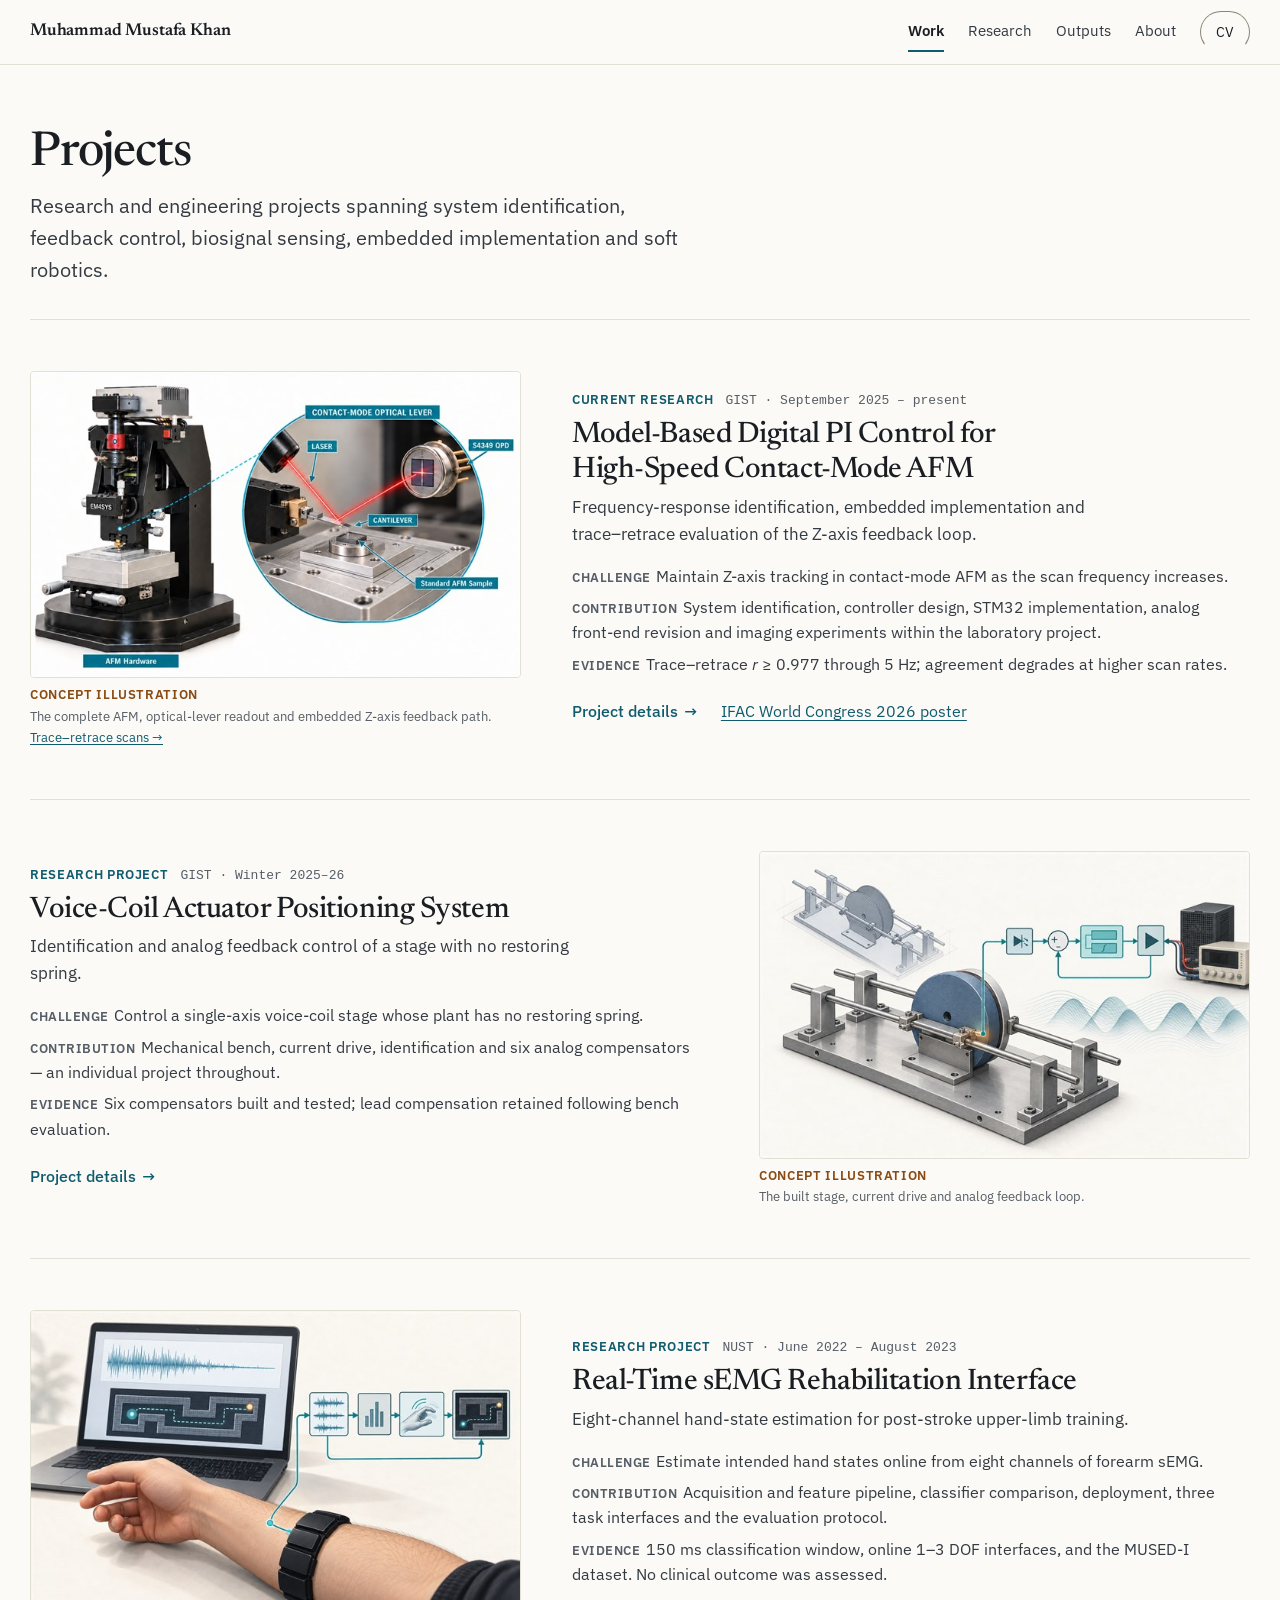
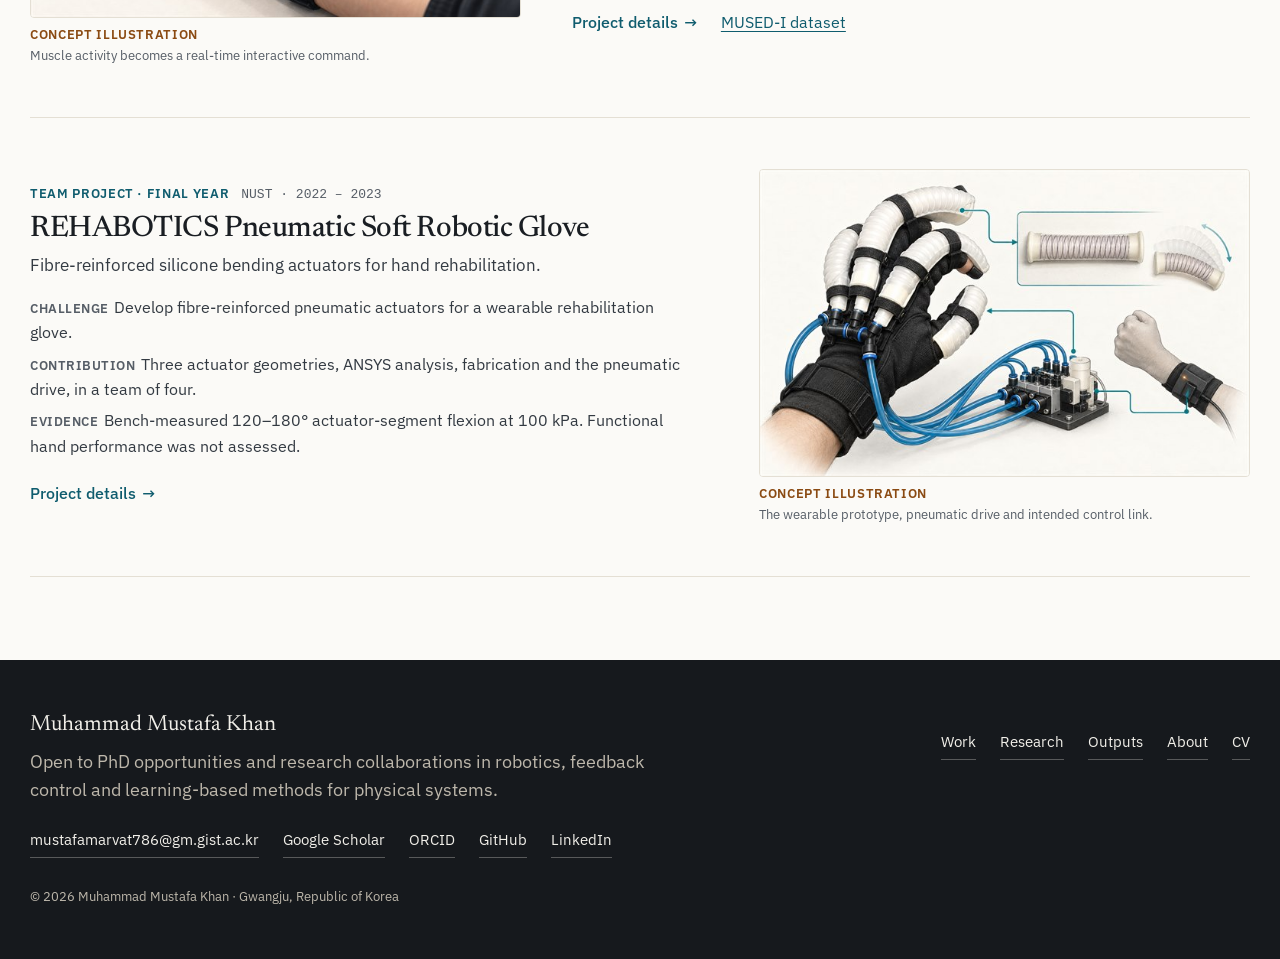
==== commit 91124833: "Refine homepage introduction, background and footer Shorter hero introduction with a development not" ====
--- a/projects/index.html
+++ b/projects/index.html
@@ -197,8 +197,7 @@
   <div class="wrap footer-grid">
     <div>
       <p class="footer-name">Muhammad Mustafa Khan</p>
-      <p>Open to PhD positions and research collaboration in control, precision mechatronics and
-        learning-enabled control of physical systems.</p>
+      <p class="footer-statement">Open to PhD opportunities and research collaborations in robotics, feedback control and learning-based methods for physical systems.</p>
       <ul class="footer-links">
         <li><a href="mailto:mustafamarvat786@gm.gist.ac.kr">mustafamarvat786@gm.gist.ac.kr</a></li>
         <li><a href="https://scholar.google.com/citations?user=AgU49wwAAAAJ&amp;hl=en" rel="noopener">Google Scholar</a></li>
--- a/style.css
+++ b/style.css
@@ -274,6 +274,13 @@
 .hero-profiles a { color: var(--ink-2); text-decoration: none; border-bottom: 1px solid var(--rule-2); padding-block: 0.35rem 1px; }
 .hero-profiles a:hover { color: var(--accent); border-bottom-color: var(--accent); }
 .hero-note { font-size: var(--fs-caption); color: var(--muted); margin: 0; }
+.hero-dev-note { font-size: 0.875rem; font-weight: 400; line-height: 1.5; color: var(--muted); margin: 0.875rem 0 0; }
+
+/* Homepage reading size: ~18px body text on desktop, 17px on phones, 1.6 line spacing.
+   The hero lede stays a step above body text at every width. */
+.page-home { --fs-body: 1.125rem; --lh-body: 1.6; }
+.page-home .hero-lede { font-size: clamp(1.125rem, 1.05rem + 0.35vw, 1.26rem); line-height: 1.6; }
+@media (max-width: 560px) { .page-home { --fs-body: 1.0625rem; } }
 
 .hero-figure img {
   display: block; width: 100%; height: auto;
@@ -397,9 +404,11 @@
 .interest-status.is-current b { color: var(--accent); }
 
 /* ---------- about ---------- */
+.about-section .section-head { margin-bottom: clamp(1.5rem, 1.1rem + 1.2vw, 2rem); }   /* heading → content: 24–32px */
 .about-grid { display: grid; gap: var(--gap); align-items: start; }
 @media (min-width: 900px) { .about-grid { grid-template-columns: 7fr 5fr; gap: clamp(2rem, 4vw, 3.5rem); } }
-.about-facts { border-top: 2px solid var(--ink); padding-top: 1rem; }
+/* Both columns open with the same rule, so their tops line up side by side and stack cleanly. */
+.about-prose, .about-facts { border-top: 2px solid var(--ink); padding-top: 1rem; }
 .fact { padding-bottom: 0.85rem; margin-bottom: 0.85rem; border-bottom: 1px solid var(--rule); }
 .fact:last-child { border-bottom: 0; margin-bottom: 0; padding-bottom: 0; }
 .fact-label { font-family: var(--font-sans); font-weight: 600; font-size: var(--fs-meta); letter-spacing: 0.05em; text-transform: uppercase; color: var(--muted); margin: 0 0 0.2rem; }
@@ -829,14 +838,23 @@
 .site-footer { background: var(--ink-bg); color: var(--on-dark-muted); padding-block: clamp(2.5rem, 4vw, 3.5rem); }
 .footer-grid { display: grid; gap: 1.5rem 2rem; }
 @media (min-width: 760px) { .footer-grid { grid-template-columns: 1fr auto; align-items: start; } }
-.footer-name { font-family: var(--font-display); font-size: 1.25rem; color: #fff; margin: 0 0 0.35rem; }
 .site-footer p { color: var(--on-dark-muted); }
+/* Scoped under .site-footer so it outranks the paragraph colour above. */
+.site-footer .footer-name { font-family: var(--font-display); font-size: 1.375rem; line-height: 1.3; color: var(--on-dark); margin: 0 0 0.5rem; }   /* 22px */
+.footer-statement { font-size: 1.125rem; line-height: 1.55; max-width: 58ch; margin: 0; }   /* 18px */
 .site-footer a { color: var(--on-dark); text-decoration: none; border-bottom: 1px solid rgba(241, 239, 233, 0.3); }
 .site-footer a:hover { border-bottom-color: #8fd0dc; color: #fff; }
-.footer-links, .footer-nav { display: flex; flex-wrap: wrap; gap: 0.6rem 1.5rem; margin: 0.9rem 0 0; padding: 0; list-style: none; font-size: 0.94rem; }
+.footer-links, .footer-nav { display: flex; flex-wrap: wrap; gap: 0.6rem 1.5rem; margin: 0; padding: 0; list-style: none; font-size: 0.9375rem; }   /* 15px */
+.footer-links { margin-top: 1.25rem; }
+.footer-nav { margin-top: 0.9rem; }
 .footer-links li, .footer-nav li { margin: 0; }
 .footer-links a, .footer-nav a { display: inline-block; padding-block: 0.3rem; }
-.footer-meta { font-size: 0.85rem; margin: 1.75rem 0 0; color: #8b857b; }
+.footer-meta { font-size: 0.8125rem; margin: 1.75rem 0 0; }   /* 13px */
+@media (max-width: 700px) {
+  .site-footer .footer-name { font-size: 1.25rem; }          /* 20px */
+  .footer-statement { font-size: 1rem; }                     /* 16px */
+  .footer-links, .footer-nav { font-size: 0.875rem; }        /* 14px */
+}
 
 /* ---------- motion ---------- */
 /* No scroll-reveal: content is never hidden waiting for a script to run.
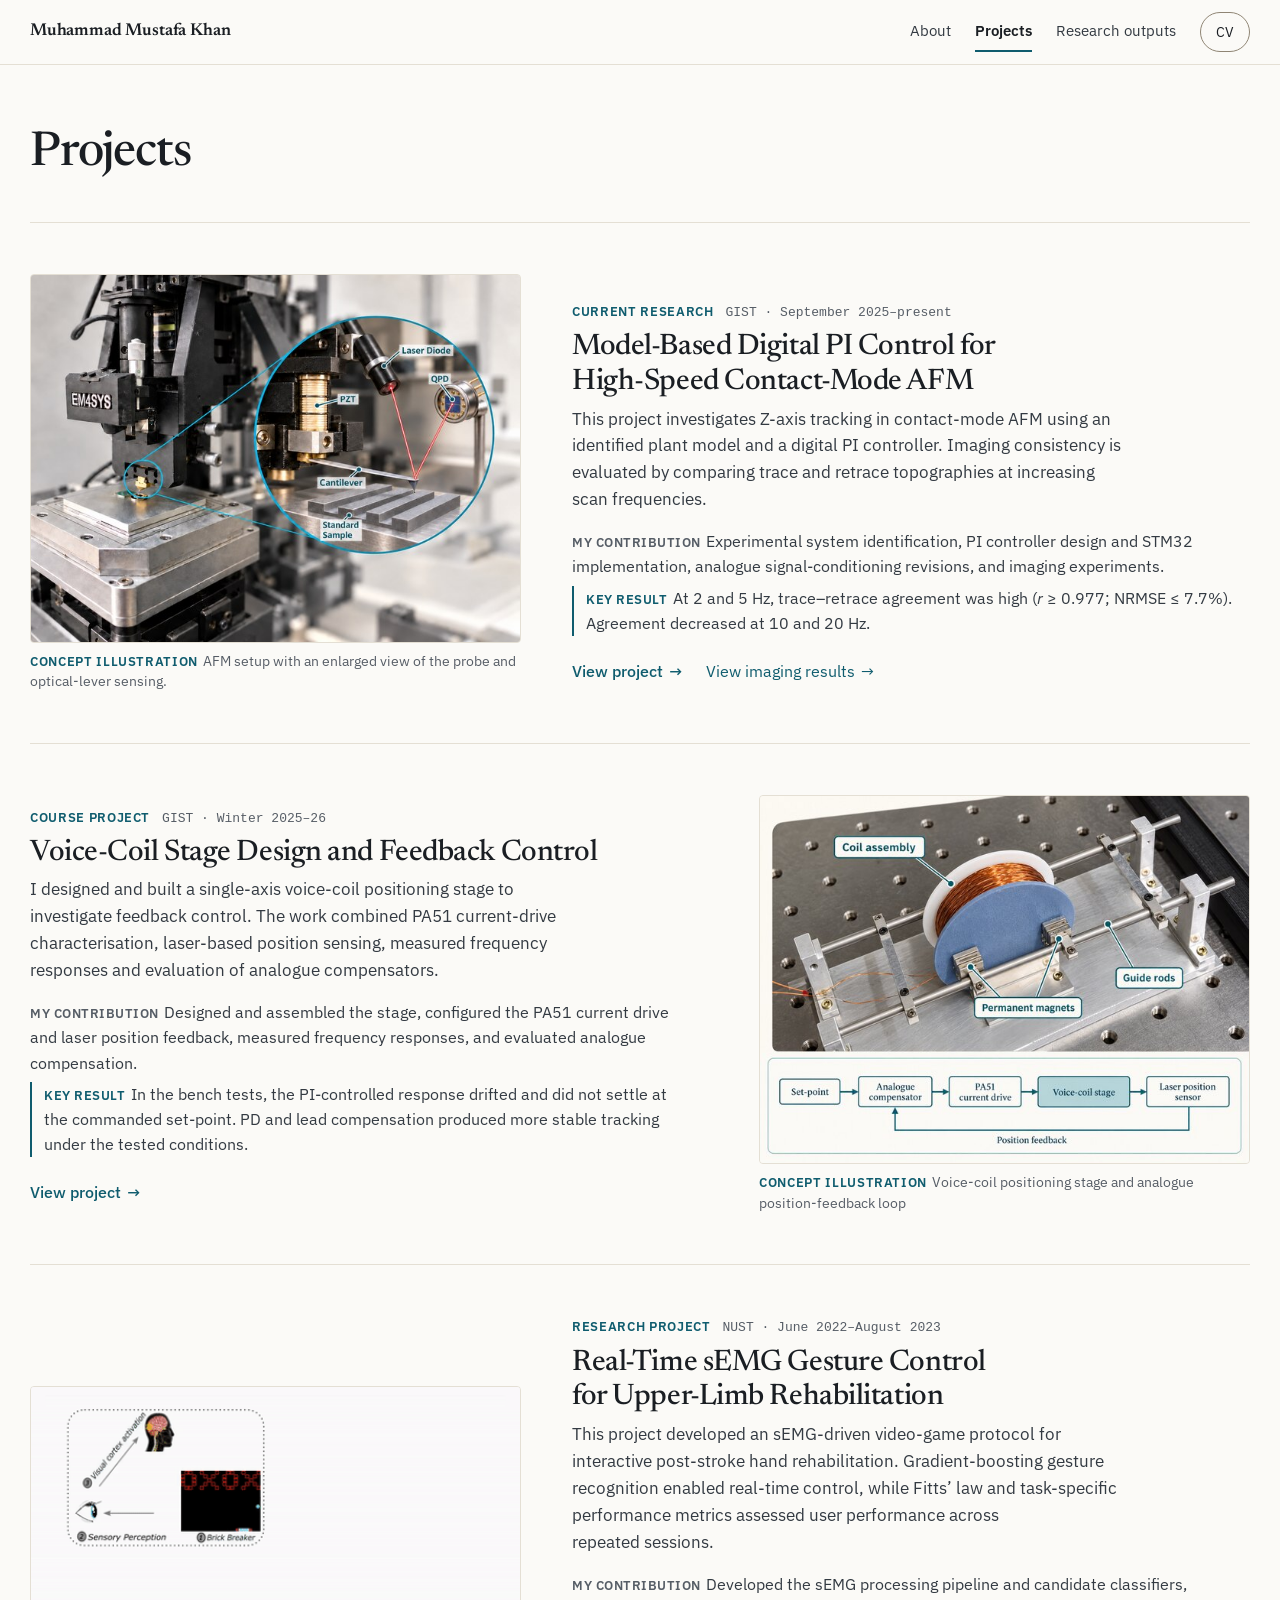
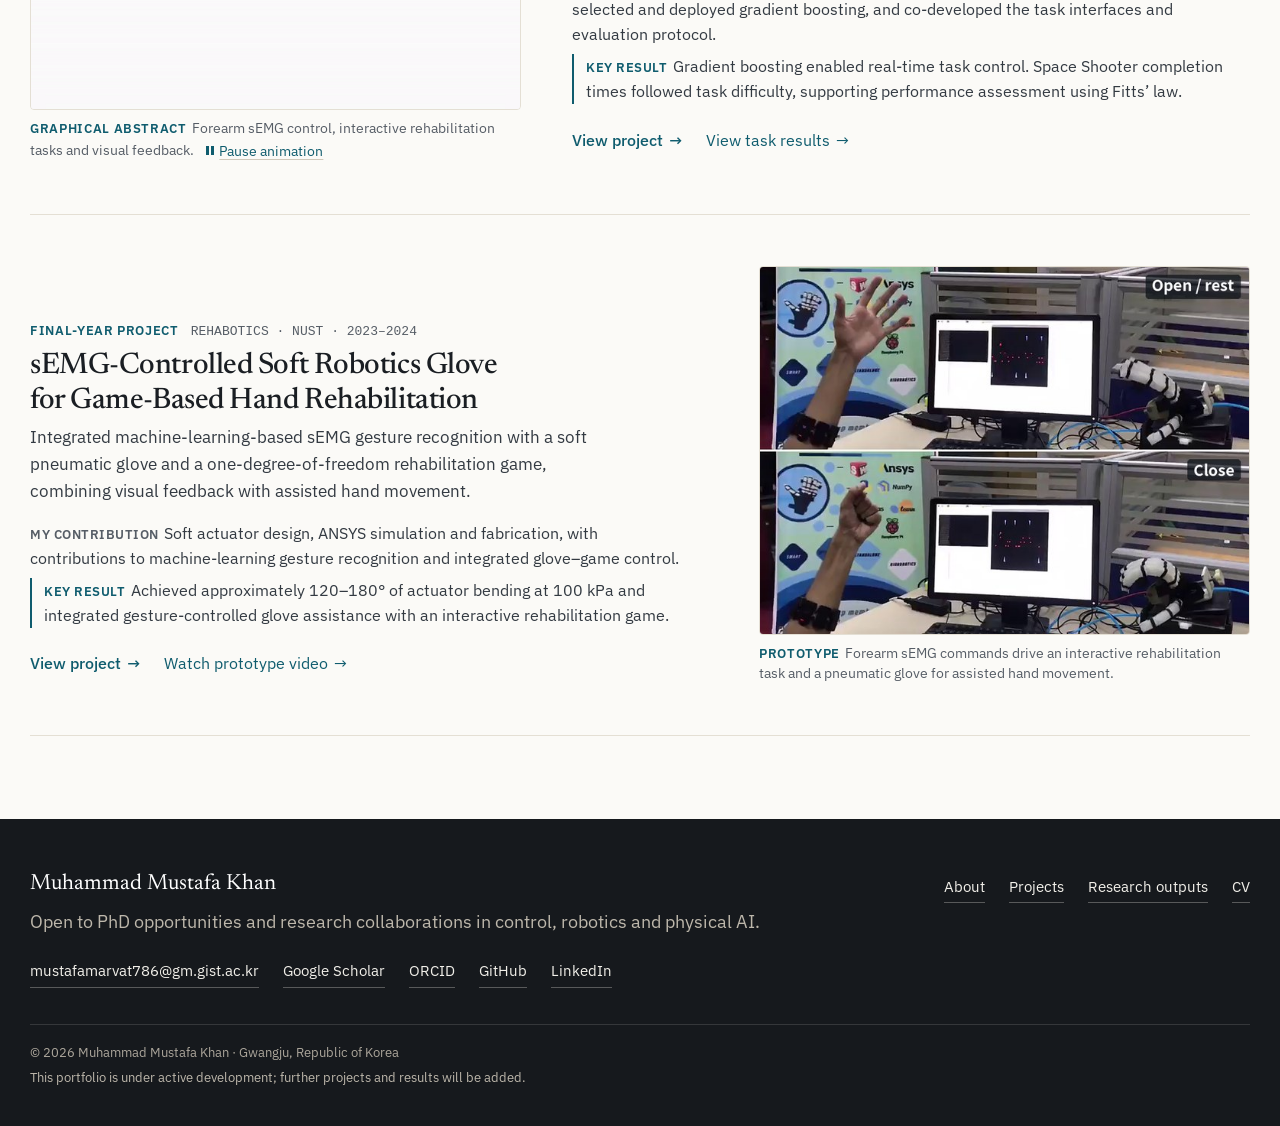
==== commit 578aa389: "Update portfolio with revised projects, media and CV viewer Publish the latest local version of the " ====
--- a/projects/index.html
+++ b/projects/index.html
@@ -21,7 +21,7 @@
 <link rel="preconnect" href="https://fonts.googleapis.com">
 <link rel="preconnect" href="https://fonts.gstatic.com" crossorigin>
 <link href="https://fonts.googleapis.com/css2?family=IBM+Plex+Sans:wght@400;500;600&family=Newsreader:opsz,wght@6..72,400;6..72,500;6..72,600&display=swap" rel="stylesheet">
-<link rel="stylesheet" href="../style.css">
+<link rel="stylesheet" href="../style.css?v=2026-10-03">
 </head>
 <body>
 <a class="skip" href="#main">Skip to content</a>
@@ -33,10 +33,9 @@
       <span class="bars" aria-hidden="true"><span></span></span>Menu
     </button>
     <nav class="nav" id="site-nav" aria-label="Primary">
-      <a href="index.html" aria-current="page">Work</a>
-      <a href="../index.html#research">Research</a>
-      <a href="../index.html#outputs">Outputs</a>
       <a href="../index.html#about">About</a>
+      <a href="index.html" aria-current="page">Projects</a>
+      <a href="../index.html#outputs">Research outputs</a>
       <a class="nav-cta" href="../cv.html">CV</a>
     </nav>
   </div>
@@ -46,10 +45,6 @@
   <section class="page-head">
     <div class="wrap">
       <h1>Projects</h1>
-      <p class="lede">
-        Research and engineering projects spanning system identification, feedback control, biosignal
-        sensing, embedded implementation and soft robotics.
-      </p>
     </div>
   </section>
 
@@ -58,132 +53,142 @@
       <div class="index-list">
 
         <!-- ===== AFM ===== -->
-        <article class="index-entry">
-          <figure class="cover">
-            <a class="cover-frame" href="afm-high-speed-control.html" tabindex="-1" aria-hidden="true">
-              <img src="../assets/img/concepts/afm-concept-v3-640.jpg"
-                   srcset="../assets/img/concepts/afm-concept-v3-640.jpg 640w, ../assets/img/concepts/afm-concept-v3-1200.jpg 1200w"
-                   sizes="(min-width: 1280px) 490px, (min-width: 880px) 38vw, 92vw" width="640" height="400" decoding="async"
-                   alt="Concept illustration based on the actual setup: the complete EM4SYS AFM, a contact-mode optical lever over an HS-100MG-type step standard, S4349 QPD, digital PI controller, PA88 PZT amplifier and paired PC4QM and PC4WL Z actuators; not experimental evidence.">
-            </a>
-            <figcaption><span class="tag tag-concept">Concept illustration</span>The complete AFM, optical-lever readout
-              and embedded Z-axis feedback path. <a href="afm-high-speed-control.html#results">Trace&ndash;retrace scans &rarr;</a></figcaption>
-          </figure>
-          <div class="index-body">
+        <article class="index-entry has-caption-row">
+          <figure class="cover cover-4x3">
+            <div class="cover-frame has-overlay">
+              <img src="../assets/img/concepts/afm-concept-v6-640.jpg"
+                   srcset="../assets/img/concepts/afm-concept-v6-640.jpg 640w, ../assets/img/concepts/afm-concept-v6-1280.jpg 1280w"
+                   sizes="(min-width: 1280px) 490px, (min-width: 880px) 38vw, 92vw" width="640" height="480" decoding="async"
+                   alt="AFM instrument with a circular enlarged illustration identifying the PZT actuator, laser diode, quadrant photodiode, cantilever and standard sample.">
+              <a class="cover-overlay" href="afm-high-speed-control.html" tabindex="-1" aria-hidden="true"></a>
+            </div>
+            <figcaption><span class="tag tag-concept">Concept illustration</span> AFM setup with an enlarged view of the probe and optical-lever sensing.</figcaption>
+          </figure>
+          <div class="index-body">
+            <div class="index-main">
             <p class="index-cat">
               <span class="cat">Current research</span>
-              <span class="where">GIST &middot; September 2025 &ndash; present</span>
+              <span class="where">GIST&nbsp;&middot; <span class="nowrap">September 2025&ndash;present</span></span>
             </p>
             <h2><a href="afm-high-speed-control.html">Model-Based Digital PI Control for High-Speed Contact-Mode AFM</a></h2>
-            <p class="index-sub">Frequency-response identification, embedded implementation and trace&ndash;retrace evaluation of the Z-axis feedback loop.</p>
-            <div class="index-facts">
-              <p><b>Challenge</b>Maintain Z-axis tracking in contact-mode AFM as the scan frequency increases.</p>
-              <p><b>Contribution</b>System identification, controller design, STM32 implementation, analog
-                front-end revision and imaging experiments within the laboratory project.</p>
-              <p><b>Evidence</b>Trace&ndash;retrace <i>r</i> &ge; 0.977 through 5 Hz; agreement degrades at
-                higher scan rates.</p>
-            </div>
-            <ul class="index-links">
-              <li><a class="link-arrow" href="afm-high-speed-control.html">Project details</a></li>
-              <li><a href="../index.html#outputs">IFAC World Congress 2026 poster</a></li>
+            <p class="index-sub">This project investigates Z-axis tracking in contact-mode AFM using an identified plant model and a
+              digital PI controller. Imaging consistency is evaluated by comparing trace and retrace topographies at
+              increasing scan frequencies.</p>
+            <div class="index-facts">
+              <p><b>My contribution</b>Experimental system identification, PI controller design and STM32 implementation, analogue
+                signal-conditioning revisions, and imaging experiments.</p>
+              <p class="index-result"><b>Key result</b>At 2 and 5&nbsp;Hz, trace&ndash;retrace agreement was high (<i>r</i>&nbsp;&ge;&nbsp;0.977;
+                NRMSE&nbsp;&le;&nbsp;7.7%). Agreement decreased at 10 and 20&nbsp;Hz.</p>
+            </div>
+            </div>
+            <ul class="index-links">
+              <li><a class="link-arrow" href="afm-high-speed-control.html">View project</a></li>
+              <li><a class="link-arrow link-quiet" href="afm-high-speed-control.html#results">View imaging results</a></li>
             </ul>
           </div>
         </article>
 
         <!-- ===== Voice coil ===== -->
-        <article class="index-entry is-flipped">
-          <figure class="cover">
-            <a class="cover-frame" href="voice-coil-actuator.html" tabindex="-1" aria-hidden="true">
-              <img src="../assets/img/concepts/vca-concept-v2-640.jpg"
-                   srcset="../assets/img/concepts/vca-concept-v2-640.jpg 640w, ../assets/img/concepts/vca-concept-v2-1200.jpg 1200w"
-                   sizes="(min-width: 1280px) 490px, (min-width: 880px) 38vw, 92vw" width="640" height="400" loading="lazy" decoding="async"
-                   alt="Concept illustration based on the built voice-coil bench: a long aluminium base, twin guide rods and central circular plates linked to current drive and closed-loop compensation; not experimental evidence.">
-            </a>
-            <figcaption><span class="tag tag-concept">Concept illustration</span>The built stage, current drive and
-              analog feedback loop.</figcaption>
-          </figure>
-          <div class="index-body">
+        <article class="index-entry is-flipped has-caption-row">
+          <figure class="cover cover-4x3">
+            <div class="cover-frame has-overlay">
+              <img src="../assets/img/vca/vca-concept-figure-640.jpg"
+                   srcset="../assets/img/vca/vca-concept-figure-640.jpg 640w, ../assets/img/vca/vca-concept-figure-960.jpg 960w, ../assets/img/vca/vca-concept-figure-1448.jpg 1448w"
+                   sizes="(min-width: 1280px) 490px, (min-width: 880px) 38vw, 92vw" width="640" height="480" loading="lazy" decoding="async"
+                   alt="Concept illustration of the voice-coil positioning stage; not experimental evidence. Labels identify the coil assembly, two permanent-magnet locations and the guide rods. Below, a simplified analogue feedback path runs from the set-point through the analogue compensator, the PA51 current drive and the voice-coil stage to the laser position sensor, whose position feedback returns to the compensator.">
+              <a class="cover-overlay" href="voice-coil-actuator.html" tabindex="-1" aria-hidden="true"></a>
+            </div>
+            <figcaption><span class="tag tag-concept">Concept illustration</span> Voice-coil positioning stage and analogue position-feedback loop</figcaption>
+          </figure>
+          <div class="index-body">
+            <div class="index-main">
+            <p class="index-cat">
+              <span class="cat">Course project</span>
+              <span class="where">GIST&nbsp;&middot; <span class="nowrap">Winter 2025&ndash;26</span></span>
+            </p>
+            <h2><a href="voice-coil-actuator.html">Voice-Coil Stage Design and Feedback Control</a></h2>
+            <p class="index-sub">I designed and built a single-axis voice-coil positioning stage to investigate feedback control. The
+              work combined PA51 current-drive characterisation, laser-based position sensing, measured frequency responses
+              and evaluation of analogue compensators.</p>
+            <div class="index-facts">
+              <p><b>My contribution</b>Designed and assembled the stage, configured the PA51 current drive and laser position
+                feedback, measured frequency responses, and evaluated analogue compensation.</p>
+              <p class="index-result"><b>Key result</b>In the bench tests, the PI-controlled response drifted and did not settle at
+                the commanded set-point. PD and lead compensation produced more stable tracking under the tested conditions.</p>
+            </div>
+            </div>
+            <ul class="index-links">
+              <li><a class="link-arrow" href="voice-coil-actuator.html">View project</a></li>
+            </ul>
+          </div>
+        </article>
+
+        <!-- ===== sEMG ===== -->
+        <article class="index-entry has-caption-row" id="semg-project">
+          <figure class="cover cover-ga">
+            <div class="cover-frame has-overlay" data-gif="../assets/img/semg/semg-graphical-abstract-banner.gif" data-poster="../assets/img/semg/semg-graphical-abstract-poster.png">
+              <picture>
+                <source media="(prefers-reduced-motion: reduce)" srcset="../assets/img/semg/semg-graphical-abstract-poster.png" width="466" height="307">
+                <img src="../assets/img/semg/semg-graphical-abstract-banner.gif" width="466" height="307" decoding="async"
+                     alt="Animated graphical abstract of the control loop: the participant watches a Brick Breaker game and makes a hand gesture; forearm sEMG is processed and an ensemble of decision trees predicts the gesture, which moves the paddle, and the result on screen guides the next gesture.">
+              </picture>
+              <a class="cover-overlay" href="semg-rehabilitation-interface.html" tabindex="-1" aria-hidden="true"></a>
+            </div>
+            <figcaption><span class="tag">Graphical abstract</span> Forearm sEMG control, interactive rehabilitation tasks and visual feedback. <button class="ga-toggle" type="button" data-gif-toggle hidden><span class="ga-icon" aria-hidden="true"></span><span class="ga-label">Pause animation</span></button></figcaption>
+          </figure>
+          <div class="index-body">
+            <div class="index-main">
             <p class="index-cat">
               <span class="cat">Research project</span>
-              <span class="where">GIST &middot; Winter 2025&ndash;26</span>
-            </p>
-            <h2><a href="voice-coil-actuator.html">Voice-Coil Actuator Positioning System</a></h2>
-            <p class="index-sub">Identification and analog feedback control of a stage with no restoring spring.</p>
-            <div class="index-facts">
-              <p><b>Challenge</b>Control a single-axis voice-coil stage whose plant has no restoring spring.</p>
-              <p><b>Contribution</b>Mechanical bench, current drive, identification and six analog
-                compensators &mdash; an individual project throughout.</p>
-              <p><b>Evidence</b>Six compensators built and tested; lead compensation retained following
-                bench evaluation.</p>
-            </div>
-            <ul class="index-links">
-              <li><a class="link-arrow" href="voice-coil-actuator.html">Project details</a></li>
-            </ul>
-          </div>
-        </article>
-
-        <!-- ===== sEMG ===== -->
-        <article class="index-entry">
-          <figure class="cover">
-            <a class="cover-frame" href="semg-rehabilitation-interface.html" tabindex="-1" aria-hidden="true">
-              <img src="../assets/img/concepts/semg-concept-v2-640.jpg"
-                   srcset="../assets/img/concepts/semg-concept-v2-640.jpg 640w, ../assets/img/concepts/semg-concept-v2-1200.jpg 1200w"
-                   sizes="(min-width: 1280px) 490px, (min-width: 880px) 38vw, 92vw" width="640" height="400" loading="lazy" decoding="async"
-                   alt="Concept illustration based on the demonstrated interface: a black segmented wireless armband on a forearm feeding live sEMG traces and a maze-control task; not experimental evidence.">
-            </a>
-            <figcaption><span class="tag tag-concept">Concept illustration</span>Muscle activity becomes a
-              real-time interactive command.</figcaption>
-          </figure>
-          <div class="index-body">
-            <p class="index-cat">
-              <span class="cat">Research project</span>
-              <span class="where">NUST &middot; June 2022 &ndash; August 2023</span>
-            </p>
-            <h2><a href="semg-rehabilitation-interface.html">Real-Time sEMG Rehabilitation Interface</a></h2>
-            <p class="index-sub">Eight-channel hand-state estimation for post-stroke upper-limb training.</p>
-            <div class="index-facts">
-              <p><b>Challenge</b>Estimate intended hand states online from eight channels of forearm sEMG.</p>
-              <p><b>Contribution</b>Acquisition and feature pipeline, classifier comparison, deployment,
-                three task interfaces and the evaluation protocol.</p>
-              <p><b>Evidence</b>150 ms classification window, online 1&ndash;3 DOF interfaces, and the
-                MUSED-I dataset. No clinical outcome was assessed.</p>
-            </div>
-            <ul class="index-links">
-              <li><a class="link-arrow" href="semg-rehabilitation-interface.html">Project details</a></li>
-              <li><a href="https://ieee-dataport.org/documents/mused-i-multi-gesture-surface-electromyography-semg-dataset-stroke-rehabilitation" rel="noopener">MUSED-I dataset</a></li>
+              <span class="where">NUST&nbsp;&middot; <span class="nowrap">June 2022&ndash;August 2023</span></span>
+            </p>
+            <h2><a href="semg-rehabilitation-interface.html">Real-Time sEMG Gesture Control for Upper-Limb Rehabilitation</a></h2>
+            <p class="index-sub">This project developed an sEMG-driven <span class="nowrap">video-game</span> protocol for
+              interactive post-stroke hand rehabilitation. Gradient-boosting gesture recognition enabled real-time control,
+              while Fitts&rsquo; law and task-specific performance metrics assessed user performance across repeated&nbsp;sessions.</p>
+            <div class="index-facts">
+              <p><b>My contribution</b>Developed the sEMG processing pipeline and candidate classifiers, selected and deployed gradient boosting, and co-developed the task interfaces and evaluation protocol.</p>
+              <p class="index-result"><b>Key result</b>Gradient boosting enabled real-time task control. Space Shooter completion times followed task difficulty, supporting performance assessment using Fitts&rsquo; law.</p>
+            </div>
+            </div>
+            <ul class="index-links">
+              <li><a class="link-arrow" href="semg-rehabilitation-interface.html">View project</a></li>
+              <li><a class="link-arrow link-quiet" href="semg-rehabilitation-interface.html#results">View task results</a></li>
             </ul>
           </div>
         </article>
 
         <!-- ===== Glove ===== -->
-        <article class="index-entry is-flipped">
-          <figure class="cover">
-            <a class="cover-frame" href="soft-robotic-glove.html" tabindex="-1" aria-hidden="true">
-              <img src="../assets/img/concepts/glove-concept-v2-640.jpg"
-                   srcset="../assets/img/concepts/glove-concept-v2-640.jpg 640w, ../assets/img/concepts/glove-concept-v2-1200.jpg 1200w"
-                   sizes="(min-width: 1280px) 490px, (min-width: 880px) 38vw, 92vw" width="640" height="400" loading="lazy" decoding="async"
-                   alt="Concept illustration based on the prototype: a black glove with opaque white ribbed pneumatic actuators, blue tubing and a compact manifold, paired with its armband control cue; not experimental evidence.">
-            </a>
-            <figcaption><span class="tag tag-concept">Concept illustration</span>The wearable prototype,
-              pneumatic drive and intended control link.</figcaption>
-          </figure>
-          <div class="index-body">
-            <p class="index-cat">
-              <span class="cat">Team project &middot; Final year</span>
-              <span class="where">NUST &middot; 2022 &ndash; 2023</span>
-            </p>
-            <h2><a href="soft-robotic-glove.html">REHABOTICS Pneumatic Soft Robotic Glove</a></h2>
-            <p class="index-sub">Fibre-reinforced silicone bending actuators for hand rehabilitation.</p>
-            <div class="index-facts">
-              <p><b>Challenge</b>Develop fibre-reinforced pneumatic actuators for a wearable rehabilitation
-                glove.</p>
-              <p><b>Contribution</b>Three actuator geometries, ANSYS analysis, fabrication and the pneumatic
-                drive, in a team of four.</p>
-              <p><b>Evidence</b>Bench-measured 120&ndash;180&deg; actuator-segment flexion at 100 kPa.
-                Functional hand performance was not assessed.</p>
-            </div>
-            <ul class="index-links">
-              <li><a class="link-arrow" href="soft-robotic-glove.html">Project details</a></li>
+        <article class="index-entry is-flipped has-caption-row" id="glove-project">
+          <figure class="cover cover-4x3">
+            <div class="cover-frame has-overlay">
+              <img src="../assets/img/glove/glove-prototype-card-640.jpg"
+                   srcset="../assets/img/glove/glove-prototype-card-640.jpg 640w, ../assets/img/glove/glove-prototype-card-960.jpg 960w"
+                   sizes="(min-width: 1280px) 490px, (min-width: 880px) 38vw, 92vw" width="640" height="480" loading="lazy" decoding="async"
+                   alt="Two frames from the prototype recording, stacked. Above, labelled Open / rest: a forearm wearing the Myo armband is raised with the hand open, a game runs on the monitor, and the white soft glove mounted on the hardware enclosure at the right is relaxed. Below, labelled Close: the same forearm makes a fist and the glove's actuators are curled.">
+              <a class="cover-overlay" href="soft-robotic-glove.html" tabindex="-1" aria-hidden="true"></a>
+            </div>
+            <figcaption><span class="tag">Prototype</span> Forearm sEMG commands drive an interactive rehabilitation task and a pneumatic glove for assisted hand movement.</figcaption>
+          </figure>
+          <div class="index-body">
+            <div class="index-main">
+            <p class="index-cat">
+              <span class="cat">Final-year project</span>
+              <span class="where">REHABOTICS&nbsp;&middot; NUST&nbsp;&middot; <span class="nowrap">2023&ndash;2024</span></span>
+            </p>
+            <h2><a href="soft-robotic-glove.html">sEMG-Controlled Soft Robotics Glove for <span class="nowrap">Game-Based</span> Hand Rehabilitation</a></h2>
+            <p class="index-sub">Integrated machine-learning-based sEMG gesture recognition with a soft pneumatic glove and a
+              one-degree-of-freedom rehabilitation game, combining visual feedback with assisted hand movement.</p>
+            <div class="index-facts">
+              <p><b>My contribution</b>Soft actuator design, ANSYS simulation and fabrication, with contributions to
+                machine-learning gesture recognition and integrated glove&ndash;game control.</p>
+              <p class="index-result"><b>Key result</b>Achieved approximately 120&ndash;180&deg; of actuator bending at 100&nbsp;kPa
+                and integrated gesture-controlled glove assistance with an interactive rehabilitation game.</p>
+            </div>
+            </div>
+            <ul class="index-links">
+              <li><a class="link-arrow" href="soft-robotic-glove.html">View project</a></li>
+              <li><a class="link-arrow link-quiet" href="soft-robotic-glove.html#prototype-video">Watch prototype video</a></li>
             </ul>
           </div>
         </article>
@@ -197,7 +202,7 @@
   <div class="wrap footer-grid">
     <div>
       <p class="footer-name">Muhammad Mustafa Khan</p>
-      <p class="footer-statement">Open to PhD opportunities and research collaborations in robotics, feedback control and learning-based methods for physical systems.</p>
+      <p class="footer-statement">Open to PhD opportunities and research collaborations in control, robotics and physical AI.</p>
       <ul class="footer-links">
         <li><a href="mailto:mustafamarvat786@gm.gist.ac.kr">mustafamarvat786@gm.gist.ac.kr</a></li>
         <li><a href="https://scholar.google.com/citations?user=AgU49wwAAAAJ&amp;hl=en" rel="noopener">Google Scholar</a></li>
@@ -208,15 +213,17 @@
     </div>
     <nav aria-label="Footer">
       <ul class="footer-nav">
-        <li><a href="index.html">Work</a></li>
-        <li><a href="../index.html#research">Research</a></li>
-        <li><a href="../index.html#outputs">Outputs</a></li>
         <li><a href="../index.html#about">About</a></li>
+        <li><a href="index.html">Projects</a></li>
+        <li><a href="../index.html#outputs">Research outputs</a></li>
         <li><a href="../cv.html">CV</a></li>
       </ul>
     </nav>
   </div>
-  <div class="wrap"><p class="footer-meta">© <span id="year">2026</span> Muhammad Mustafa Khan · Gwangju, Republic of Korea</p></div>
+  <div class="wrap footer-bottom">
+    <p class="footer-meta">© <span id="year">2026</span> Muhammad Mustafa Khan · Gwangju, Republic of Korea</p>
+    <p class="footer-status">This portfolio is under active development; further projects and results will be added.</p>
+  </div>
 </footer>
 <script src="../script.js" defer></script>
 </body>
--- a/style.css
+++ b/style.css
@@ -37,7 +37,7 @@
   --fs-body: 1.09375rem;                                  /* 17.5px */
   --fs-caption: 0.9125rem;                                /* 14.6px */
   --fs-meta: 0.8125rem;                                   /* 13px  */
-  --fs-name: clamp(2.4rem, 1.7rem + 2.8vw, 4.1rem);       /* 38 → 66px */
+  --fs-name: clamp(2.3rem, 1.75rem + 2.3vw, 3.75rem);     /* 37 → 60px */
   --fs-case: clamp(1.95rem, 1.4rem + 2.1vw, 3rem);        /* 31 → 48px */
   --fs-h2: clamp(1.55rem, 1.25rem + 1.15vw, 2.15rem);     /* 25 → 34px */
   --fs-h3: clamp(1.14rem, 1.05rem + 0.35vw, 1.32rem);
@@ -75,7 +75,9 @@
   scroll-padding-top: calc(var(--nav-h) + 1.5rem);
   color-scheme: light;
 }
-@media (prefers-reduced-motion: no-preference) { html { scroll-behavior: smooth; } }
+/* Smooth scrolling is switched on by script.js once the page has loaded, so a page opened at a #fragment
+   (e.g. from "View imaging results") jumps straight to it; in-page links still scroll smoothly. */
+@media (prefers-reduced-motion: no-preference) { html.smooth-scroll { scroll-behavior: smooth; } }
 
 body {
   margin: 0;
@@ -96,7 +98,8 @@
 .prose-wide { max-width: 78ch; }
 .section { padding-block: var(--section-y); }
 .section-line { border-top: 1px solid var(--rule); }
-.section-white { background: var(--surface); }
+/* Every section sits on the same warm page background (--bg); sections are separated by a hairline
+   (.section-line), not by alternating white and warm bands. */
 .section-dark { background: var(--ink-bg); color: var(--on-dark); }
 .section-dark h2, .section-dark h3 { color: #fff; }
 .section-dark .kicker { color: #8fd0dc; }
@@ -169,13 +172,17 @@
   font-size: 0.94rem; color: var(--ink-2); text-decoration: none;
   padding: 0.45rem 0; border-bottom: 2px solid transparent; transition: color var(--t), border-color var(--t);
 }
+.nav a { white-space: nowrap; }
 .nav a:hover { color: var(--accent); border-bottom-color: var(--rule-2); }
 .nav a[aria-current] { color: var(--ink); border-bottom-color: var(--accent); font-weight: 600; }
-.nav-cta {
-  padding: 0.5rem 0.95rem !important; border: 1px solid var(--rule-ui);
-  border-radius: 999px; font-size: 0.9rem !important; color: var(--ink) !important;
-}
-.nav-cta:hover { border-color: var(--accent) !important; background: var(--accent-soft); }
+/* CV button. Scoped as .nav a.nav-cta so it outranks .nav a, whose transparent 2px bottom border used to
+   replace the button's bottom edge; all four sides stay visible in every state. */
+.nav a.nav-cta {
+  padding: 0.45rem 0.95rem; border: 1px solid var(--rule-ui);
+  border-radius: 999px; font-size: 0.9rem; color: var(--ink);
+}
+.nav a.nav-cta:hover { border-color: var(--accent); background: var(--accent-soft); color: var(--ink); }
+.nav a.nav-cta[aria-current] { border-color: var(--accent); }
 .nav-toggle { display: none; }
 
 @media (max-width: 700px) {
@@ -198,12 +205,12 @@
   .header-inner { flex-wrap: wrap; padding-block: 0.4rem; }
   .nav { width: 100%; flex-wrap: wrap; gap: 0.15rem 1.1rem; padding-bottom: 0.5rem; }
   .nav a { font-size: 0.9rem; padding: 0.5rem 0; }
-  .nav-cta { padding: 0.45rem 0.85rem !important; }
+  .nav a.nav-cta { padding: 0.45rem 0.85rem; }
 
   /* upgraded to a disclosure menu when JavaScript runs */
   .js .nav {
     position: absolute; left: 0; right: 0; top: 100%; display: block; width: auto;
-    background: var(--surface); border-bottom: 1px solid var(--rule);
+    background: var(--bg); border-bottom: 1px solid var(--rule);
     box-shadow: 0 14px 28px -22px rgba(20, 22, 25, 0.7);
     padding: 0.35rem 0 0.85rem; margin: 0;
   }
@@ -213,7 +220,7 @@
     border-bottom: 0; border-left: 3px solid transparent; font-size: 1rem;
   }
   .js .nav a[aria-current] { border-left-color: var(--accent); background: var(--accent-soft); }
-  .js .nav-cta { margin: 0.6rem 1.25rem 0; border-radius: var(--radius); justify-content: center; display: inline-flex !important; }
+  .js .nav a.nav-cta { display: inline-flex; margin: 0.6rem 1.25rem 0; border: 1px solid var(--rule-ui); border-radius: var(--radius); justify-content: center; }
 }
 
 /* narrow phones: keep brand and menu button on one row */
@@ -244,79 +251,97 @@
 .link-arrow::after { content: "→"; transition: transform var(--t); }
 .link-arrow:hover::after { transform: translateX(3px); }
 
-/* ---------- hero ----------
-   DOM order is identity → portrait → body, so a screen reader meets the H1 first.
-   CSS places the portrait beside the identity at every width. */
+/* ---------- hero: the About section that opens the home page ----------
+   DOM order: identity (name, affiliation and adviser) → research overview (current research, undergraduate
+   thesis, research interests) → actions and profile links → side column (portrait, caption, Education). That is
+   also the reading order on phones, where the columns stack. From 720px the side column sits on the right,
+   aligned with the right edge of the container (and the header's CV button). */
 .hero { padding-block: clamp(1.75rem, 1.2rem + 2.4vw, 3.25rem) clamp(2.5rem, 2rem + 2vw, 4rem); }
-.hero-grid {
-  display: grid; align-items: start;
-  grid-template-columns: minmax(0, 1fr) 36%;
-  gap: 1.15rem 1.15rem;
-}
-.hero-id { grid-column: 1; grid-row: 1; }
-.hero-figure { grid-column: 2; grid-row: 1 / span 2; margin: 0; }
-.hero-body { grid-column: 1 / -1; grid-row: 3; }
-
-.hero-name { font-size: var(--fs-name); line-height: 1.03; letter-spacing: -0.028em; margin: 0 0 0.6rem; text-wrap: balance; }
-.hero-role { font-size: 1rem; line-height: 1.45; color: var(--ink-2); margin: 0; max-width: 40ch; }
-.hero-thesis {
-  grid-column: 1; grid-row: 2;
-  font-family: var(--font-display); font-size: clamp(1.2rem, 1.02rem + 0.8vw, 1.6rem);
-  line-height: 1.38; color: var(--ink); margin: 0.9rem 0 0; max-width: 34ch; text-wrap: pretty;
-}
-.hero-lede { font-size: var(--fs-lede); line-height: 1.6; color: var(--ink-2); max-width: 62ch; margin: 0 0 1.5rem; }
-.hero-actions { margin-bottom: 1.2rem; }
+.hero-grid { display: grid; gap: 2.5rem; align-items: start; }
+/* One shared text container, as wide as the rendered name: it shrinks to the heading's text (fit-content),
+   and inline-size containment stops the longer lines from widening it, so nothing runs past the visible end
+   of "Khan". When the column is narrower than the name, the name wraps and the container fills the column. */
+.hero-main { min-width: 0; }
+.hero-affil, .hero-nav, .overview { contain: inline-size; }
+
+.hero-name { font-size: var(--fs-name); line-height: 1.04; letter-spacing: -0.026em; margin: 0 0 0.85rem; text-wrap: balance; }
+/* Affiliation: role and institution first, then department and adviser as supporting lines. */
+.hero-affil { margin: 0; font-size: 0.9375rem; line-height: 1.5; color: var(--muted); }
+.hero-affil > span { display: block; text-wrap: pretty; }
+.hero-affil .affil-role { font-size: 1rem; font-weight: 500; color: var(--ink); margin-bottom: 0.1rem; }
+
+.hero-nav { margin-top: 1.75rem; }   /* after the research overview */
+.hero-actions { gap: 0.6rem; }
+.hero-actions .btn { min-height: 44px; padding: 0.5rem 1.15rem; }
 .hero-profiles {
-  display: flex; flex-wrap: wrap; gap: 0.2rem 1.35rem;
-  list-style: none; margin: 0 0 0.9rem; padding: 0; font-size: 0.97rem;
+  display: flex; flex-wrap: wrap; gap: 0.25rem 1.2rem;
+  list-style: none; margin: 0.9rem 0 0; padding: 0; font-size: 0.875rem;
 }
 .hero-profiles li { margin: 0; }
-.hero-profiles a { color: var(--ink-2); text-decoration: none; border-bottom: 1px solid var(--rule-2); padding-block: 0.35rem 1px; }
-.hero-profiles a:hover { color: var(--accent); border-bottom-color: var(--accent); }
-.hero-note { font-size: var(--fs-caption); color: var(--muted); margin: 0; }
-.hero-dev-note { font-size: 0.875rem; font-weight: 400; line-height: 1.5; color: var(--muted); margin: 0.875rem 0 0; }
-
-/* Homepage reading size: ~18px body text on desktop, 17px on phones, 1.6 line spacing.
-   The hero lede stays a step above body text at every width. */
-.page-home { --fs-body: 1.125rem; --lh-body: 1.6; }
-.page-home .hero-lede { font-size: clamp(1.125rem, 1.05rem + 0.35vw, 1.26rem); line-height: 1.6; }
-@media (max-width: 560px) { .page-home { --fs-body: 1.0625rem; } }
-
+.hero-profiles a {
+  color: var(--ink-2); text-decoration: underline; text-decoration-color: var(--rule-2);
+  text-decoration-thickness: 1px; text-underline-offset: 0.3em;
+}
+.hero-profiles a:hover { color: var(--accent); text-decoration-color: var(--accent); }
+
+/* Research overview: three blocks separated by hairlines; each heading sits close to its text. */
+.overview { margin-top: 1.5rem; max-width: 48rem; }   /* 768px reading width on desktop */
+.ov-block { border-top: 1px solid var(--rule-2); padding-top: 1.1rem; }
+.ov-block + .ov-block { margin-top: 1.4rem; }
+.ov-title {
+  font-family: var(--font-sans); font-size: 1.1875rem; font-weight: 600; line-height: 1.35;
+  letter-spacing: -0.005em; color: var(--ink); margin: 0 0 0.5rem;
+}
+.ov-topic { font-weight: 500; color: var(--accent); }
+.ov-text, .ov-list { margin: 0; font-size: 1.0625rem; line-height: 1.58; color: var(--ink-2); }
+.ov-text + .ov-text, .ov-text + .ov-list, .ov-list + .ov-text { margin-top: 0.35rem; }
+.ov-list > div + div { margin-top: 0.35rem; }
+.ov-list dt { display: inline; font-weight: 600; color: var(--ink); }
+.ov-list dd { display: inline; margin: 0; text-wrap: pretty; }
+.ov-keys { font-weight: 600; color: var(--ink); }
+
+/* Side column: the portrait, its caption, then Education on the same left edge. */
+.hero-figure { margin: 0; }
 .hero-figure img {
   display: block; width: 100%; height: auto;
   border-radius: var(--radius); background: var(--surface);
 }
-.hero-caption { font-size: var(--fs-meta); line-height: 1.4; color: var(--muted); margin: 0.55rem 0 0; }
-
-/* Narrow phones: the name takes the full width and the portrait sits beside the
-   thesis instead, so it is never an isolated thumbnail in an empty row. */
-/* Phones: tighten the hero so the primary action reaches the first viewport. */
+.hero-caption { font-size: 0.875rem; line-height: 1.45; color: var(--muted); margin: 0.55rem 0 0; text-wrap: pretty; }
+.hero-facts { border-top: 2px solid var(--rule-strong); padding-top: 0.9rem; margin-top: 1.25rem; }
+.fact { padding-bottom: 0.9rem; margin-bottom: 0.9rem; border-bottom: 1px solid var(--rule); }
+.fact:last-child { border-bottom: 0; margin-bottom: 0; padding-bottom: 0; }
+.fact .fact-label {
+  font-family: var(--font-sans); font-weight: var(--label-weight); font-size: var(--fs-meta); line-height: 1.5;
+  letter-spacing: var(--label-tracking); text-transform: uppercase; color: var(--muted); margin: 0 0 0.45rem;
+}
+.fact-list { list-style: none; margin: 0; padding: 0; }
+.fact-list li { font-size: 0.9375rem; line-height: 1.5; color: var(--ink-2); margin: 0; }
+.fact-list .fact-degree, .fact-list .fact-inst, .fact-list .fact-date { display: block; }
+.fact-list li + li { margin-top: 0.7rem; }
+.fact strong { color: var(--ink); font-weight: 600; }
+.fact-date { color: var(--muted); }
+
+/* Phones: a compact portrait with its caption beside it, after the research overview. */
+@media (max-width: 719px) {
+  .hero-side { border-top: 1px solid var(--rule-2); padding-top: 1.5rem; }
+  .hero-figure { display: grid; grid-template-columns: 9.5rem minmax(0, 1fr); gap: 1rem; align-items: end; }
+  .hero-caption { margin: 0; }
+}
 @media (max-width: 560px) {
-  .hero { padding-block: 1.25rem 2rem; }
-  .hero-grid { gap: 0.9rem 1.1rem; }
-  .hero .kicker { margin-bottom: 0.6rem; }
-  .hero-thesis { margin-top: 0.7rem; }
-  .hero-lede { line-height: 1.55; margin-bottom: 1.1rem; }
-  .hero-actions { margin-bottom: 1rem; }
-}
-@media (max-width: 430px) {
-  .hero-id { grid-column: 1 / -1; }
-  .hero-thesis { grid-column: 1; grid-row: 2; }
-  .hero-figure { grid-column: 2; grid-row: 2; align-self: start; }
-  .hero-name { margin-bottom: 0.5rem; }
-  .hero-role { max-width: none; }
-}
-@media (min-width: 620px) {
-  .hero-grid { grid-template-columns: minmax(0, 1fr) 260px; gap: 0 2rem; }
-  .hero-figure { grid-row: 1 / span 3; }
-  .hero-body { grid-column: 1; grid-row: 3; margin-top: 1.5rem; }
-}
+  .hero { padding-block: 1.25rem 2.25rem; }
+  .hero-name { margin-bottom: 0.7rem; }
+  .ov-title { font-size: 1.125rem; }
+  .ov-text, .ov-list { font-size: 1rem; line-height: 1.6; }
+}
+@media (min-width: 720px) {
+  .hero-grid { grid-template-columns: minmax(0, 1fr) 240px; gap: 0 2.5rem; }
+}
+/* From 900px: the portrait column is 320px and ends at the right edge of the shared .wrap container -- the
+   same edge as the header's CV button. The introduction fills the remaining track; its text is capped at
+   48rem (768px), so at 1280-1440px it reads about 770px wide with at least 64px before the portrait. */
 @media (min-width: 900px) {
-  .hero-grid { grid-template-columns: minmax(0, 1fr) 320px; gap: 0 3.5rem; }
-  .hero-figure { justify-self: end; }
-  .hero-thesis { margin-top: 1.2rem; }
-}
-@media (max-width: 400px) { .hero-caption { display: none; } }
+  .hero-grid { grid-template-columns: minmax(0, 1fr) 320px; gap: 0 4rem; }
+}
 
 /* ---------- project cards ---------- */
 .work-featured { display: grid; gap: clamp(1.25rem, 3vw, 2.5rem); align-items: center; margin-bottom: clamp(2rem, 4vw, 3.25rem); }
@@ -369,53 +394,43 @@
 .direction-item h3 { color: #fff; margin-bottom: 0.4rem; }
 .direction-item p { color: var(--on-dark-muted); font-size: 0.99rem; margin: 0; }
 
-/* ---------- outputs ---------- */
-.outputs { display: grid; gap: 1.5rem; }
-.output { display: grid; gap: 0.5rem 1.5rem; padding-bottom: 1.5rem; border-bottom: 1px solid var(--rule); }
-.output:last-child { border-bottom: 0; padding-bottom: 0; }
-@media (min-width: 760px) { .output { grid-template-columns: 116px minmax(0, 1fr); align-items: start; } }
-.output-thumb { margin: 0; }
-.output-thumb img { display: block; width: 100%; height: auto; aspect-ratio: 3 / 2; object-fit: cover; border-radius: var(--radius); }
-.output-type {
-  font-family: var(--font-sans); font-size: var(--fs-meta); font-weight: 600; letter-spacing: 0.05em;
-  text-transform: uppercase; color: var(--accent); margin: 0 0 0.3rem;
-}
-.output h3 { font-family: var(--font-display); font-weight: 500; font-size: 1.22rem; line-height: 1.3; margin: 0 0 0.4rem; letter-spacing: -0.01em; }
-.output-authors { font-size: 0.97rem; color: var(--ink); margin: 0 0 0.15rem; }
-.output-authors .self { font-weight: 600; }
-.output-venue { font-size: 0.97rem; color: var(--muted); margin: 0 0 0.6rem; }
-.output p { font-size: 0.97rem; color: var(--ink-2); margin: 0 0 0.5rem; }
-.output-links { display: flex; flex-wrap: wrap; gap: 0.3rem 1.25rem; font-size: 0.94rem; margin: 0; padding: 0; list-style: none; }
+/* ---------- research outputs: a compact citation list ----------
+   Entry order: type and year, title, authors, venue and date, links. The photograph is a supporting
+   thumbnail (150px, natural proportions, top-aligned); on phones it follows the text at a modest width. */
+#outputs .section-head h2 { margin: 0; font-size: clamp(1.625rem, 1.3rem + 1.2vw, 2.125rem); }   /* matches "Selected research projects" */
+.outputs { display: grid; }
+.output { display: grid; gap: 1rem 2rem; padding-block: 1.75rem; border-top: 1px solid var(--rule); align-items: start; }
+.output:first-child { border-top: 0; padding-top: 0; }
+.output:last-child { padding-bottom: 0; }
+.output-thumb { margin: 0; order: 2; max-width: 12rem; }
+.output-thumb img { display: block; width: 100%; height: auto; border-radius: var(--radius); }
+@media (min-width: 760px) {
+  .output { grid-template-columns: 150px minmax(0, 1fr); }
+  .output-thumb { order: 0; max-width: none; }
+}
+.output-body { display: grid; gap: 0.4rem; min-width: 0; }
+.output-body > * { margin: 0; }
+.output-type { font-family: var(--font-sans); font-size: 0.84375rem; font-weight: 600; line-height: 1.4; color: var(--accent); }   /* 13.5px, sentence case */
+.output-title {
+  font-family: var(--font-display); font-weight: 500; font-size: clamp(1.1875rem, 1.1rem + 0.35vw, 1.3125rem);   /* 19 -> 21px */
+  line-height: 1.3; letter-spacing: -0.01em; color: var(--ink); text-wrap: pretty;
+}
+.output-authors { font-size: 1rem; line-height: 1.5; color: var(--ink-2); }
+.output-authors .self { font-weight: 600; color: var(--ink); }
+.output-venue { font-size: 0.9375rem; line-height: 1.5; color: var(--muted); }
+.output-venue .venue-name { font-weight: 600; color: var(--ink); }   /* conference / repository name */
+.output-links { display: flex; flex-wrap: wrap; gap: 0.1rem 1.4rem; font-size: 0.9375rem; margin: 0.15rem 0 0 !important; padding: 0; list-style: none; }
 .output-links li { margin: 0; }
-.output-links a { display: inline-flex; align-items: center; padding-block: 0.35rem; }
+.output-links a { display: inline-flex; align-items: center; padding-block: 0.3rem; font-weight: 500; color: var(--accent); text-decoration: none; }
+.output-links a:hover { color: var(--accent-deep); text-decoration: underline; text-underline-offset: 0.2em; }
 .output-note { font-size: var(--fs-caption); color: var(--muted); margin: 0.45rem 0 0; }
 
-/* research interests — light editorial treatment, no dark marketing band */
-.interests { display: grid; gap: clamp(1.5rem, 3vw, 2.5rem); }
-@media (min-width: 820px) { .interests { grid-template-columns: repeat(3, minmax(0, 1fr)); } }
-.interest { border-top: 2px solid var(--ink); padding-top: 0.95rem; }
-.interest h3 { margin-bottom: 0.4rem; }
-.interest p { font-size: 0.99rem; color: var(--ink-2); margin: 0 0 0.55rem; }
-.interest-status {
-  font-size: var(--fs-caption); color: var(--muted); margin: 0;
-  padding-top: 0.6rem; border-top: 1px solid var(--rule);
-}
-.interest-status b { font-weight: 600; color: var(--ink-2); }
-.interest-status.is-current b { color: var(--accent); }
-
-/* ---------- about ---------- */
-.about-section .section-head { margin-bottom: clamp(1.5rem, 1.1rem + 1.2vw, 2rem); }   /* heading → content: 24–32px */
-.about-grid { display: grid; gap: var(--gap); align-items: start; }
-@media (min-width: 900px) { .about-grid { grid-template-columns: 7fr 5fr; gap: clamp(2rem, 4vw, 3.5rem); } }
-/* Both columns open with the same rule, so their tops line up side by side and stack cleanly. */
-.about-prose, .about-facts { border-top: 2px solid var(--ink); padding-top: 1rem; }
-.fact { padding-bottom: 0.85rem; margin-bottom: 0.85rem; border-bottom: 1px solid var(--rule); }
-.fact:last-child { border-bottom: 0; margin-bottom: 0; padding-bottom: 0; }
-.fact-label { font-family: var(--font-sans); font-weight: 600; font-size: var(--fs-meta); letter-spacing: 0.05em; text-transform: uppercase; color: var(--muted); margin: 0 0 0.2rem; }
-.fact p { margin: 0; font-size: 0.97rem; color: var(--ink-2); }
-.fact strong { color: var(--ink); font-weight: 600; }
-
-/* ---------- case study ---------- */
+/* ---------- personal note ---------- */
+.personal-note { padding-block: clamp(2rem, 3vw, 3rem); }
+.personal-note h2 { font-size: clamp(1.375rem, 1.2rem + 0.5vw, 1.625rem); margin-bottom: 0.65rem; }
+.personal-note p { max-width: 76ch; margin: 0; color: var(--ink-2); }
+
+/* ---------- case study ---------- */
 .case-hero { padding-block: clamp(1.75rem, 3vw, 2.75rem) 0; }
 .case-hero .case-title { max-width: 30ch; text-wrap: balance; }
 .breadcrumb { font-size: 0.88rem; color: var(--muted); margin: 0 0 1rem; }
@@ -606,8 +621,9 @@
 .fig-diagram { max-width: 720px; }
 figcaption { font-size: var(--fs-caption); line-height: 1.55; color: var(--muted); margin-top: 0.55rem; max-width: 72ch; }
 figcaption b, figcaption strong { color: var(--ink-2); font-weight: 600; }
+/* figure-caption label (Measured, Simulation, CAD, Concept illustration ...): one accent colour and type style for every
+   kind; .tag-sim and .tag-concept only mark the figure type in the markup */
 .tag { font-family: var(--font-sans); font-weight: 600; font-size: var(--fs-meta); letter-spacing: 0.05em; text-transform: uppercase; color: var(--accent); margin-right: 0.45rem; }
-.tag-sim { color: #8a4a12; }
 .fig-grid { display: grid; gap: var(--gap); margin: 1.5rem 0; align-items: start; }
 @media (min-width: 720px) {
   .fig-grid-2 { grid-template-columns: repeat(2, minmax(0, 1fr)); }
@@ -652,17 +668,103 @@
   display: flex; flex-wrap: wrap; gap: 0.15rem 0.5rem; align-items: baseline;
   font-size: var(--fs-meta); line-height: 1.45; color: var(--muted); margin-top: 0.5rem;
 }
-.tag-concept { color: #8a4a12; }
-
-/* --- featured project on the homepage --- */
+/* 4:3 cover (the AFM banner): the complete image at its own proportions, no crop; caption wraps naturally */
+.cover-4x3 .cover-frame img { aspect-ratio: 4 / 3; object-fit: contain; }
+/* sEMG graphical abstract: the whole animation at its own proportions (466 x 307), no crop or letterbox */
+.cover-ga .cover-frame { position: relative; background: #faf8fa; }
+.cover-ga picture { display: block; }
+.cover-ga .cover-frame img { aspect-ratio: 466 / 307; object-fit: fill; }
+.cover-ga figcaption { display: block; font-size: 0.875rem; line-height: 1.45; margin-top: 0.55rem; }
+.cover-ga figcaption .tag { margin-right: 0.15rem; }
+/* the still poster of the graphical abstract in a 4:3 card frame (homepage): the frame takes the artwork's own
+   background, so the letterbox above and below reads as part of the image */
+.cover-ga-still .cover-frame { background: #faf8fa; }
+/* pause control for the looping graphical abstract (shown by script.js) */
+.ga-toggle {
+  display: inline-flex; align-items: center; gap: 0.35rem; margin-left: 0.35rem; padding: 0.1rem 0.2rem;
+  font: inherit; font-size: inherit; line-height: inherit; color: var(--link); vertical-align: baseline;
+  background: none; border: 0; border-radius: 2px; cursor: pointer;
+  text-decoration: underline; text-decoration-color: var(--link-rule); text-underline-offset: 0.2em;
+}
+.ga-toggle[hidden] { display: none; }
+.ga-toggle:hover, .ga-toggle:focus-visible { color: var(--link-hover); text-decoration-color: currentColor; }
+.ga-icon { flex: none; width: 8px; height: 9px; border-inline: 3px solid currentColor; box-sizing: border-box; }
+.is-paused .ga-icon { border: 0; border-left: 8px solid currentColor; border-block: 4.5px solid transparent; width: 0; height: 0; }
+.cover-4x3 figcaption { display: block; font-size: 0.875rem; line-height: 1.45; margin-top: 0.55rem; }
+.cover-4x3 figcaption .tag { margin-right: 0.15rem; }
+
+/* --- a cover whose image stays visible to assistive technology ---
+   The image is not wrapped in the link, so its alt text is announced; a hidden overlay link keeps the
+   cover clickable for pointer users without adding a second keyboard stop. */
+.cover-frame.has-overlay { position: relative; }
+.cover-overlay { position: absolute; inset: 0; }
+.cover-frame.has-overlay:hover img { transform: scale(1.012); }
+
+/* --- homepage "Selected research projects": heading with a secondary action --- */
+.work-head { margin-bottom: 2rem; }                                                   /* 32px to the featured project */
+.work-head h2 { margin: 0; font-size: clamp(1.625rem, 1.3rem + 1.2vw, 2.125rem); }   /* 26px phones -> 34px desktop */
+.section-action { font-size: 0.97rem; }
+
+/* --- featured project on the homepage ---
+   DOM order is title block -> cover -> summary, contribution, result, actions: the phone reading order.
+   Below 900px the parts stack in that order, text held to a readable measure.
+   900-1179px: the title block spans the top; cover and text sit side by side, tops aligned. (With the
+     title in the narrow right column it wraps to three lines and leaves a tall gap under the cover.)
+   From 1180px: the cover takes the left column and its top lines up with the title block. */
 .work-feature {
-  display: grid; gap: clamp(1.25rem, 3vw, 2.5rem); align-items: center;
+  display: grid; gap: 1.1rem;
   padding-bottom: clamp(2rem, 4vw, 3rem); margin-bottom: clamp(2rem, 4vw, 3rem);
   border-bottom: 1px solid var(--rule);
 }
-@media (min-width: 900px) { .work-feature { grid-template-columns: 7fr 5fr; } }
-.work-feature .pcard-title { font-size: clamp(1.5rem, 1.15rem + 1.25vw, 2rem); }
-.work-feature .pcard-lede { font-size: 1.05rem; }
+@media (max-width: 899px) { .wf-head, .wf-body { max-width: 40rem; } }
+/* From 900px: three rows -- title block, project information, and a shared bottom row in which the image
+   caption and the actions sit side by side, centred on each other. The cover and the text column are
+   subgrids spanning those rows; the image sits at the bottom of its area, directly above the caption.
+   900-1179px: the title spans both columns. From 1180px: the title sits in the text column. */
+@media (min-width: 900px) {
+  .work-feature {
+    grid-template-columns: minmax(0, 6fr) minmax(0, 5fr); grid-template-rows: auto 1fr auto;
+    column-gap: clamp(2rem, 3.5vw, 3rem); row-gap: 0.5rem; align-items: start;
+  }
+  .wf-head { grid-column: 1 / -1; grid-row: 1; margin-bottom: 0.75rem; }
+  .work-feature > .wf-cover, .work-feature > .wf-body { grid-row: 2 / 4; display: grid; grid-template-rows: subgrid; row-gap: normal; align-self: stretch; }   /* the 8px row gap comes from the parent */
+  .wf-cover { grid-column: 1; }
+  .wf-body { grid-column: 2; }
+  .wf-cover .cover-frame { grid-row: 1 / -2; align-self: end; }
+  .wf-cover figcaption { grid-row: -2 / -1; align-self: center; margin: 0; }
+  .wf-info { grid-row: 1 / -2; padding-bottom: 1.1rem; border-bottom: 1px solid var(--rule); }
+  .wf-body .wf-actions { grid-row: -2 / -1; align-self: center; margin: 0; padding: 0; border-top: 0; }
+}
+@media (min-width: 1180px) {
+  .wf-head { grid-column: 2; }
+  .work-feature > .wf-cover { grid-row: 1 / 4; }
+}
+.wf-info { display: grid; gap: 1.15rem; }
+.wf-head { display: grid; gap: 0.45rem; }
+.work-feature .pcard-title { font-size: clamp(1.45rem, 1.1rem + 1.3vw, 2rem); line-height: 1.16; text-wrap: balance; }   /* 23 -> 32px */
+.wf-cover figcaption { display: block; font-size: 0.875rem; line-height: 1.45; }
+@media (max-width: 899px) { .wf-cover figcaption { margin-top: 0.55rem; } }   /* about 9px below the image when stacked */   /* 14px, ~7px below the image */
+.wf-body { display: grid; gap: 1.15rem; }
+.wf-summary { margin: 0; font-size: 1rem; line-height: 1.6; color: var(--ink-2); }
+.wf-facts { margin: 0; display: grid; gap: 1rem; }
+.wf-facts dt {
+  font-family: var(--font-sans); font-weight: var(--label-weight); font-size: var(--fs-meta); line-height: 1.4;
+  letter-spacing: var(--label-tracking); text-transform: uppercase; color: var(--muted); margin: 0 0 0.25rem;
+}
+.wf-facts dd { margin: 0; font-size: 1rem; line-height: 1.55; color: var(--ink-2); }
+/* the result: modest emphasis -- accent label, full-strength ink and a thin accent rule */
+.wf-result { border-left: 2px solid var(--accent); padding-left: 0.85rem; }
+.wf-result dt { color: var(--accent); }
+.wf-result dd { color: var(--ink); }
+.wf-actions {
+  display: flex; flex-wrap: wrap; align-items: center; gap: 0.75rem 1.5rem;
+  list-style: none; margin: 0.15rem 0 0; padding: 1.1rem 0 0; border-top: 1px solid var(--rule);
+}
+.wf-actions li { margin: 0; }
+.wf-actions .btn { min-height: 44px; padding: 0.5rem 1.1rem; font-size: 0.97rem; }
+.wf-actions .btn.link-arrow { gap: 0.45rem; }
+.work-feature:focus-within .cover-frame { border-color: var(--accent); }
+@media (min-width: 900px) { .wf-summary { font-size: 1.0625rem; } }   /* 17px on desktop, 16px below */
 
 /* --- the shared project card --- */
 .pcard { display: flex; flex-direction: column; gap: 0.75rem; }
@@ -728,9 +830,17 @@
   .anim-toggle { display: none; }
 }
 
-/* --- responsive secondary-project grid --- */
+/* --- responsive secondary-project grid ---
+   Cards side by side share row tracks (subgrid) from 700px, so the cover and caption, metadata, title,
+   description, contribution, result and links of neighbouring cards start on the same lines; spare space
+   collects under the shorter block, never inside it. One column below 700px: each card simply stacks. */
 .work-grid-3 { display: grid; gap: clamp(1.75rem, 3.5vw, 2.75rem); }
-@media (min-width: 700px) { .work-grid-3 { grid-template-columns: repeat(2, minmax(0, 1fr)); } }
+@media (min-width: 700px) {
+  .work-grid-3 { grid-template-columns: repeat(2, minmax(0, 1fr)); }
+  .work-grid-3 > .pcard { display: grid; grid-row: span 7; grid-template-rows: subgrid; row-gap: 0.75rem; align-items: start; }
+  .work-grid-3 .pcard-facts { grid-row: span 2; grid-template-rows: subgrid; row-gap: 0.3rem; align-items: start; }
+  .work-grid-3 .pcard-foot { margin-top: 0; }   /* every footer rule on the same line */
+}
 @media (min-width: 1100px) { .work-grid-3 { grid-template-columns: repeat(3, minmax(0, 1fr)); } }
 
 /* ---------- project index: alternating editorial entries ---------- */
@@ -780,36 +890,61 @@
 .index-links { display: flex; flex-wrap: wrap; gap: 0.3rem 1.4rem; list-style: none; margin: 0; padding: 0; font-size: 0.97rem; }
 .index-links li { margin: 0; }
 .index-links a { display: inline-flex; align-items: center; padding-block: 0.3rem; }
+.link-quiet { font-weight: 400; }
+/* the AFM entry's measured result: same modest emphasis as on the homepage */
+.index-result { border-left: 2px solid var(--accent); padding-left: 0.75rem; }
+.index-result b { color: var(--accent); }
 .index-entry:focus-within .cover-frame { border-color: var(--accent); }
+/* the AFM entry: caption and links share the bottom row, centred on each other (from 880px) */
+@media (min-width: 880px) {
+  .index-entry.has-caption-row { grid-template-rows: 1fr auto; row-gap: 0.5rem; align-items: stretch; }
+  .has-caption-row .cover, .has-caption-row .index-body { grid-row: 1 / 3; display: grid; grid-template-rows: subgrid; }
+  .has-caption-row .cover .cover-frame { grid-row: 1; align-self: end; }
+  .has-caption-row .cover figcaption { grid-row: 2; align-self: center; margin: 0; }
+  .has-caption-row .index-main { grid-row: 1; align-self: end; }
+  .has-caption-row .index-main > :last-child { margin-bottom: 0.4rem; }
+  .has-caption-row .index-links { grid-row: 2; align-self: center; }
+}
 
 /* ---------- related projects ---------- */
 .related { display: grid; gap: 1.1rem; margin-top: 1.25rem; }
 @media (min-width: 720px) { .related { grid-template-columns: repeat(2, 1fr); } }
 .related a {
-  display: grid; grid-template-columns: 92px minmax(0, 1fr); gap: 0.9rem; align-items: center;
+  display: grid; grid-template-columns: 104px minmax(0, 1fr); gap: 0.9rem; align-items: center;
   text-decoration: none; color: var(--ink); background: var(--surface);
   border: 1px solid var(--rule); border-radius: var(--radius); padding: 0.75rem; transition: border-color var(--t);
 }
 .related a:hover { border-color: var(--accent); }
-.related img { display: block; width: 100%; height: auto; aspect-ratio: 4 / 3; object-fit: cover; border-radius: 2px; }
+.related img { display: block; width: 100%; height: auto; aspect-ratio: 4 / 3; object-fit: contain; background: #fff; border: 1px solid var(--rule); border-radius: 2px; }
 .related b { display: block; font-size: 0.99rem; font-weight: 600; margin-bottom: 0.15rem; }
 .related span { display: block; font-size: 0.88rem; color: var(--muted); }
 
 /* ---------- CV page ---------- */
-.cv-actions { display: flex; flex-wrap: wrap; gap: 0.7rem; margin: 1.5rem 0 2rem; }
-.cv-pages { display: grid; gap: clamp(1.25rem, 3vw, 2rem); max-width: 960px; }
-@media (min-width: 820px) { .cv-pages { grid-template-columns: repeat(2, minmax(0, 1fr)); } }
-.cv-page { margin: 0; }
-.cv-page img {
+.cv-document .cv-actions { display: flex; flex-wrap: wrap; gap: 0.7rem; margin: 0 0 1.5rem; }
+.cv-document .cv-actions[hidden] { display: none; }
+.cv-document .cv-pdf {
+  display: block; width: 100%; height: clamp(780px, 85vh, 1100px);
+  background: var(--surface); border: 1px solid var(--rule); border-radius: var(--radius);
+}
+.cv-document .cv-pdf-fallback { padding: 1.5rem; }
+.cv-document .cv-pages { display: none; gap: clamp(1.25rem, 3vw, 2rem); }
+.cv-document .cv-page { margin: 0; }
+.cv-document .cv-page img {
   display: block; width: 100%; height: auto; background: #fff;
   border: 1px solid var(--rule); border-radius: var(--radius);
   box-shadow: 0 12px 26px -20px rgba(20, 22, 25, 0.55);
 }
-.cv-page figcaption { font-size: var(--fs-caption); color: var(--muted); margin-top: 0.5rem; }
-@media (max-width: 720px) {
-  .cv-preview { display: none; }
-  .cv-preview-small { display: block; }
-}
+.cv-document .cv-page figcaption { font-size: var(--fs-caption); color: var(--muted); margin-top: 0.5rem; }
+@media (max-width: 819px) {
+  .cv-document .cv-pdf { display: none; }
+  .cv-document .cv-pages { display: grid; }
+}
+@media print {
+  .cv-document .cv-actions { display: none; }
+  .cv-document .cv-pdf { display: none; }
+  .cv-document .cv-pages { display: grid; }
+  .cv-document .cv-page { break-inside: avoid; }
+}
 .panel { background: var(--surface); border: 1px solid var(--rule); border-radius: var(--radius); padding: 1.2rem 1.35rem; }
 
 /* ---------- lightbox ---------- */
@@ -834,26 +969,34 @@
   .lightbox-caption { max-height: 24vh; font-size: 0.88rem; }
 }
 
-/* ---------- footer ---------- */
-.site-footer { background: var(--ink-bg); color: var(--on-dark-muted); padding-block: clamp(2.5rem, 4vw, 3.5rem); }
-.footer-grid { display: grid; gap: 1.5rem 2rem; }
-@media (min-width: 760px) { .footer-grid { grid-template-columns: 1fr auto; align-items: start; } }
+/* ---------- footer ----------
+   Desktop: name (left) and footer navigation (right) share the top row; the invitation and the contact
+   links sit under the name; a hairline divider then separates the copyright and the development notice.
+   Phones: the groups stack, left-aligned. Contrast on #16191d: name 17.6:1, invitation 8.8:1, links 15.3:1,
+   copyright 7.3:1, notice 8.8:1. */
+.site-footer { background: var(--ink-bg); color: var(--on-dark-muted); padding-block: clamp(2.5rem, 4vw, 3.25rem) clamp(2rem, 3vw, 2.5rem); }
+.footer-grid { display: grid; gap: 1.25rem 3rem; }
+@media (min-width: 760px) { .footer-grid { grid-template-columns: minmax(0, 1fr) auto; align-items: start; } }
+/* Scoped under .site-footer so they outrank `.site-footer p`. */
 .site-footer p { color: var(--on-dark-muted); }
-/* Scoped under .site-footer so it outranks the paragraph colour above. */
-.site-footer .footer-name { font-family: var(--font-display); font-size: 1.375rem; line-height: 1.3; color: var(--on-dark); margin: 0 0 0.5rem; }   /* 22px */
-.footer-statement { font-size: 1.125rem; line-height: 1.55; max-width: 58ch; margin: 0; }   /* 18px */
+.site-footer .footer-name { font-family: var(--font-display); font-size: 1.375rem; line-height: 1.3; color: #fff; margin: 0 0 0.6rem; }   /* 22px */
+.site-footer .footer-statement { font-size: 1.125rem; line-height: 1.55; max-width: 48rem; margin: 0; text-wrap: pretty; }   /* 18px, wraps naturally */
 .site-footer a { color: var(--on-dark); text-decoration: none; border-bottom: 1px solid rgba(241, 239, 233, 0.3); }
 .site-footer a:hover { border-bottom-color: #8fd0dc; color: #fff; }
-.footer-links, .footer-nav { display: flex; flex-wrap: wrap; gap: 0.6rem 1.5rem; margin: 0; padding: 0; list-style: none; font-size: 0.9375rem; }   /* 15px */
+.footer-links, .footer-nav { display: flex; flex-wrap: wrap; gap: 0.4rem 1.5rem; margin: 0; padding: 0; list-style: none; font-size: 0.9375rem; }   /* 15px */
 .footer-links { margin-top: 1.25rem; }
-.footer-nav { margin-top: 0.9rem; }
 .footer-links li, .footer-nav li { margin: 0; }
-.footer-links a, .footer-nav a { display: inline-block; padding-block: 0.3rem; }
-.footer-meta { font-size: 0.8125rem; margin: 1.75rem 0 0; }   /* 13px */
+.footer-links a, .footer-nav a { display: inline-block; padding-block: 0.2rem; overflow-wrap: anywhere; }
+/* the nav's first line shares the name's line box, so the two read as one top row */
+@media (min-width: 760px) { .footer-nav { margin-top: 0.1rem; justify-content: flex-end; } }
+.footer-bottom { margin-top: clamp(1.75rem, 3vw, 2.25rem); padding-top: 1.1rem; border-top: 1px solid rgba(241, 239, 233, 0.14); }
+.site-footer .footer-meta { font-size: 0.8125rem; line-height: 1.5; margin: 0; color: #aca69b; text-wrap: pretty; }   /* 13px */
+.site-footer .footer-status { font-size: 0.8125rem; line-height: 1.5; margin: 0.4rem 0 0; color: #bdb7ab; }   /* 13px, last line */
+@media (max-width: 759px) {
+  .footer-grid > nav { order: 2; }
+}
 @media (max-width: 700px) {
-  .site-footer .footer-name { font-size: 1.25rem; }          /* 20px */
-  .footer-statement { font-size: 1rem; }                     /* 16px */
-  .footer-links, .footer-nav { font-size: 0.875rem; }        /* 14px */
+  .site-footer .footer-statement { font-size: 1.0625rem; }   /* 17px */
 }
 
 /* ---------- motion ---------- */
@@ -863,10 +1006,10 @@
 /* ---------- comfortable touch targets for standalone links ---------- */
 @media (max-width: 700px) {
   .hero-profiles a, .card-more a, .output-links a, .index-links a,
-  .case-links a, .contents a, .footer-links a, .footer-nav a, .head-row .meta a {
+  .case-links a, .contents a, .footer-links a, .footer-nav a, .head-row .meta a, .section-action {
     display: inline-flex; align-items: center; min-height: 44px;
   }
-  .hero-profiles { gap: 0 1.35rem; }
+  .hero-profiles { gap: 0 1.1rem; }
   .footer-links li, .footer-nav li { margin-bottom: 0; }
 }
 @media (prefers-reduced-motion: reduce) {
@@ -881,3 +1024,415 @@
   .section, .stage { border: 0; padding-block: 1rem; }
   a { color: inherit; text-decoration: none; }
 }
+
+/* ==========================================================================
+   PROJECT PAGES: voice-coil, sEMG and glove additions
+   New class names only, so the AFM page and listing surfaces are unaffected.
+   ========================================================================== */
+/* prose beside a portrait (phone-recorded) video */
+@media (min-width: 860px) {
+  .split-portrait { grid-template-columns: minmax(0, 1fr) 300px; align-items: start; }
+}
+.fig-portrait { max-width: 300px; margin-inline: auto; }
+.fig-portrait figcaption { max-width: none; }
+.split-portrait .fig-portrait { margin-block: 0; }
+/* parameter and data tables */
+.table-wrap { overflow-x: auto; margin: 1.5rem 0; -webkit-overflow-scrolling: touch; }
+.data-table { width: 100%; border-collapse: collapse; font-size: 0.93rem; line-height: 1.5; font-variant-numeric: tabular-nums; }
+.data-table caption { caption-side: top; text-align: left; font-size: var(--fs-caption); color: var(--muted); padding-bottom: 0.55rem; }
+.data-table caption .tag { margin-right: 0.3rem; }
+.data-table th, .data-table td { padding: 0.5rem 0.9rem 0.5rem 0; text-align: left; vertical-align: top; border-bottom: 1px solid var(--rule); }
+.data-table thead th { font-weight: 600; color: var(--ink); border-bottom: 1px solid var(--rule-2); white-space: nowrap; }
+.data-table tbody th { font-weight: 600; color: var(--ink); }
+.data-table td { color: var(--ink-2); }
+.data-table .num { text-align: right; white-space: nowrap; }
+.data-table .fx { white-space: nowrap; font-family: var(--font-display); font-size: 1.02rem; color: var(--ink); }
+.data-table sub { line-height: 0; }
+/* MathML equations inside the shared equation panel */
+.eq-math math { font-family: "Cambria Math", "STIX Two Math", "Latin Modern Math", math; font-size: 1.22rem; }
+.data-table math { font-family: "Cambria Math", "STIX Two Math", "Latin Modern Math", math; font-size: 1.05rem; }
+.eq-math math + math { margin-top: 0.75rem; }
+.eq-math .sym-table { margin-top: 1rem; }
+/* expandable supporting detail */
+.more { margin: 1.25rem 0; border-top: 1px solid var(--rule); border-bottom: 1px solid var(--rule); padding: 0.7rem 0; }
+.more > summary { cursor: pointer; color: var(--link); font-size: 0.97rem; }
+.more[open] > summary { margin-bottom: 0.4rem; }
+.more .table-wrap { margin: 0.75rem 0 0.25rem; }
+.split .model-block { margin-top: 0; }
+.eq-math + .prose { margin-top: 1.5rem; }
+.data-table-narrow { width: auto; }
+.data-table-narrow thead th:first-child, .data-table-narrow tbody th { padding-right: 2rem; }
+.data-table-narrow .num { padding-left: 1.4rem; padding-right: 0; }
+.split .metrics-stack { margin-top: 1.5rem; }
+.prose > .case-links { margin: 0.2rem 0 1.1rem; }
+.fig-native.fig-narrow { max-width: 520px; }
+.split > .eq-math { min-width: 0; max-width: 100%; }
+/* narrow screens: wide tables become one block per row, each value labelled by its column */
+@media (max-width: 600px) {
+  .data-table-stack thead { position: absolute; width: 1px; height: 1px; overflow: hidden; clip: rect(0 0 0 0); white-space: nowrap; }
+  .data-table-stack, .data-table-stack tbody, .data-table-stack tr, .data-table-stack th, .data-table-stack td { display: block; width: auto; }
+  .data-table-stack caption { display: block; }
+  .data-table-stack tr { border-bottom: 1px solid var(--rule); padding: 0.55rem 0 0.6rem; }
+  .data-table-stack th, .data-table-stack td { border: 0; padding: 0.1rem 0; white-space: normal; text-align: left; }
+  .data-table-stack td::before { content: attr(data-label) ": "; font-family: var(--font-sans); font-size: 0.93rem; font-weight: 600; color: var(--muted); }
+  .data-table-narrow .num { padding-left: 0.75rem; }
+  .data-table-narrow thead th:first-child, .data-table-narrow tbody th { padding-right: 0.75rem; }
+}
+
+/* ==========================================================================
+   VOICE-COIL PAGE additions (new class names only; other pages unaffected)
+   ========================================================================== */
+.vca-subhead { margin-top: clamp(2rem, 4vw, 2.75rem); }
+.fig picture { display: block; }
+/* functional diagram: wide drawing from 720px, a stacked drawing below (kept at a readable size) */
+@media (max-width: 719px) { .fig-architecture, .fig-networks { max-width: 420px; } }
+/* two portrait recordings side by side from 720px; each keeps its native proportions */
+.video-pair { max-width: 700px; margin-inline: auto; }
+.video-pair .fig-portrait { margin-inline: auto; }
+.more .video-pair { margin-top: 0.9rem; }
+/* plant response: a landscape photograph and a portrait recording set to one height, captions aligned */
+.vca-media-pair { --pair-h: clamp(19rem, 33vw, 30rem); display: grid; gap: var(--gap); margin: 1.75rem 0; }
+.vca-media-pair .fig { margin: 0; }
+@media (min-width: 860px) {
+  .vca-media-pair { display: flex; align-items: flex-start; justify-content: center; gap: clamp(1.5rem, 3vw, 2.25rem); }
+  .vca-media-pair .vca-media { flex: 0 0 auto; min-width: 0; }
+  .vca-media-pair .vca-media img { height: var(--pair-h); width: auto; max-width: 100%; }
+  /* the video sits inside a 1px frame, so it is 2px shorter to keep both captions on one line */
+  .vca-media-pair .vca-media video { height: calc(var(--pair-h) - 2px); width: auto; max-width: 100%; }
+  .vca-media-pair figcaption { max-width: 32ch; }
+  /* the analyser photograph keeps its caption on the full width of the image */
+  .vca-media-pair .vca-media-wide { max-width: calc(var(--pair-h) * 1.34); }
+  .vca-media-pair .vca-media-wide figcaption { max-width: none; }
+  /* the frame shrinks to the portrait video, so no background shows beside it */
+  .vca-media-pair .vca-media .video-frame { width: max-content; max-width: 100%; }
+}
+@media (max-width: 859px) {
+  .vca-media-pair .vca-media .video-frame { max-width: 300px; margin-inline: auto; }
+}
+/* narrow screens: the stacked circuit table may wrap its formulas; the DC table keeps its six columns */
+@media (max-width: 600px) { .vca-circuit-table .fx { white-space: normal; } }
+@media (max-width: 420px) {
+  .vca-dc-table { font-size: 0.875rem; }
+  .vca-dc-table .num { padding-left: 0.45rem; }
+  .vca-dc-table thead th:first-child, .vca-dc-table tbody th { padding-right: 0.4rem; }
+}
+
+/* sEMG case study: AFM-style full-width prose and one spacing scale.
+   A section is a sequence of blocks, and each subsection (.semg-sub) groups an h3 with the text, equations,
+   figures and tables that belong to it. The space inside a subsection and the larger break between
+   subsections are therefore each set once, here, rather than by overrides for individual elements. */
+.semg-page .case-sub { max-width: 64ch; margin-bottom: 0; }
+/* research brief: aligned columns, hairlines running the full row height, a slightly wider key-result column */
+@media (min-width: 900px) {
+  .semg-brief dl { grid-template-columns: minmax(0, 1fr) minmax(0, 1fr) minmax(0, 1.2fr); }
+}
+.semg-brief dd p { margin: 0; }
+.semg-brief .semg-brief-note { margin-top: 0.55rem; font-size: 0.9rem; line-height: 1.5; color: var(--muted); }
+.semg-page sup { line-height: 0; }   /* superscripts (R²) do not open up the line spacing */
+.semg-page .stage .wrap > *, .semg-sub > * { margin-block: 0; }
+.semg-page .stage .wrap > * + *, .semg-sub > * + * { margin-top: 1.5rem; }   /* text, figures, tables, equations */
+.semg-page .stage .wrap > h2 + * { margin-top: 0.75rem; }                      /* section heading -> its text */
+.semg-sub > h3 + * { margin-top: 0.6rem; }                                    /* subsection heading -> its text */
+.semg-page .stage .wrap > .semg-sub { margin-top: 2.5rem; }                    /* break between subsections */
+.semg-page .stage .wrap > h2 + .semg-sub { margin-top: 1rem; }                 /* first subsection under a section heading */
+.semg-page .stage .wrap > .related-h { margin-top: 3.25rem; }
+.semg-page .stage .prose p { margin: 0; }
+.semg-page .stage .prose p + p { margin-top: 1em; }                             /* about one line between paragraphs */
+.semg-page figcaption { max-width: none; }                                      /* captions span their figure */
+.semg-video { max-width: 640px; margin-inline: auto; }
+/* the three task screenshots share one square frame */
+.semg-games .fig img { aspect-ratio: 1 / 1; object-fit: cover; background: #000; border: 1px solid var(--rule-2); }
+/* participants beside the calibration interface, stacked below 860px */
+.semg-split { align-items: start; }
+.semg-split > * { margin: 0; min-width: 0; }
+.semg-gui { max-width: 440px; }
+.semg-gui img { border: 1px solid var(--rule); }
+/* Fitts' law: the two principal equations on the page background, their symbols defined directly beneath */
+.semg-eq-row { display: flex; flex-wrap: wrap; justify-content: center; align-items: center; gap: 0.6rem 3.5rem; }
+.semg-eq-row math { margin: 0; font-family: "Cambria Math", "STIX Two Math", "Latin Modern Math", math; font-size: 1.3rem; }
+.semg-symbols {
+  display: grid; grid-template-columns: max-content minmax(0, 1fr); gap: 0.2rem 1.1rem;
+  width: fit-content; max-width: 100%; margin: 1.1rem auto 0; padding-top: 0.8rem; border-top: 1px solid var(--rule);
+  font-size: 0.95rem; line-height: 1.55;
+}
+.semg-symbols > div { display: contents; }
+.semg-symbols dt { color: var(--ink); }
+.semg-symbols dt math { font-family: "Cambria Math", "STIX Two Math", "Latin Modern Math", math; font-size: 1.1rem; }
+.semg-symbols dd { margin: 0; color: var(--ink-2); }
+/* performance measures: the full article width, most of it given to the definitions */
+.semg-measures-table thead th:nth-child(1) { width: 16%; }
+.semg-measures-table thead th:nth-child(2) { width: 58%; }
+.semg-measures-table thead th:nth-child(3) { width: 26%; }
+/* results: the two Fitts plots share one width and one frame, stacked so their ID axes align */
+.semg-fitts { max-width: 760px; margin-inline: auto; }
+.semg-fitts-pair { display: grid; gap: 0.9rem; }
+.semg-fitts-panel { background: var(--surface); border: 1px solid var(--rule); border-radius: var(--radius); padding: 0.7rem 0.85rem 0.4rem; }
+.semg-panel-label { margin: 0 0 0.3rem; font-size: 0.93rem; line-height: 1.45; color: var(--ink-2); }
+.semg-panel-label b { color: var(--ink); font-weight: 600; }
+.semg-fitts-panel img { border-radius: 0; }
+/* dataset record beside the authorship notes */
+.output.semg-output {
+  display: block; padding: 1.3rem 1.45rem;
+  background: var(--surface); border: 1px solid var(--rule); border-left: 3px solid var(--accent); border-radius: var(--radius);
+}
+.semg-output .output-body { gap: 0.45rem; }
+.semg-output-text { font-size: 0.97rem; line-height: 1.6; color: var(--ink-2); margin-top: 0.3rem !important; }
+@media (max-width: 859px) {
+  .semg-gui { margin-inline: auto; }
+}
+@media (max-width: 600px) {
+  .semg-page .data-table-stack .num { text-align: left; }
+  .semg-measures-table td.semg-def::before { content: none; }   /* each stacked definition reads without a label */
+  .semg-targets-table thead th, .semg-targets-table thead .num { white-space: normal; vertical-align: bottom; }   /* five columns fit */
+  .semg-targets-table .num { padding-left: 0.6rem; }
+  .semg-fitts-panel { padding: 0.55rem 0.5rem 0.3rem; }
+}
+/* sEMG paper figures: shown whole at their own proportions; the enlargement opens at full resolution */
+.semg-fig-protocol { max-width: 940px; }
+.semg-fig-mapping { max-width: 894px; }
+.semg-fig-mapping img { border: 1px solid var(--rule); }
+/* inline mathematics in running text uses the same mathematics face as the equations */
+.semg-page .prose math { font-family: "Cambria Math", "STIX Two Math", "Latin Modern Math", math; font-size: 1.06em; }
+/* lightbox: figures marked data-zoom="natural" open at their full pixel size and can be panned on small screens */
+dialog.lightbox.is-natural .lightbox-scroll { max-width: 94vw; max-height: 78vh; overflow: auto; -webkit-overflow-scrolling: touch; border-radius: var(--radius); }
+dialog.lightbox.is-natural img { max-width: none; max-height: none; }
+
+/* time-domain features: two-by-two panels, each with name, definition and one sentence */
+.semg-feature-grid { display: grid; gap: 1rem; }
+@media (min-width: 760px) { .semg-feature-grid { grid-template-columns: repeat(2, minmax(0, 1fr)); gap: 1.1rem 1.25rem; } }
+.semg-feature {
+  display: flex; flex-direction: column; min-width: 0;
+  background: var(--surface); border: 1px solid var(--rule); border-radius: var(--radius); padding: 0.95rem 1.2rem 1rem;
+}
+.semg-feature h4 {
+  display: flex; justify-content: space-between; align-items: baseline; gap: 0.75rem; margin: 0;
+  font-family: var(--font-sans); font-size: 1rem; font-weight: 600; line-height: 1.4; letter-spacing: 0; color: var(--ink);
+}
+.semg-feature-abbr { font-size: var(--fs-meta); font-weight: 600; letter-spacing: 0.06em; color: var(--accent); }
+.semg-feature-eq {
+  display: flex; align-items: center; justify-content: center;
+  min-height: 5.75rem; padding: 0.85rem 0; overflow-x: auto;
+}
+.semg-feature-eq math { margin: 0; font-family: "Cambria Math", "STIX Two Math", "Latin Modern Math", math; font-size: 1.32rem; }
+.semg-feature p { margin: 0; padding-top: 0.65rem; border-top: 1px solid var(--rule); font-size: 0.95rem; line-height: 1.5; color: var(--ink-2); }
+
+/* participant A, day 1 and day 5: summary dot plot on a common 0-100 % scale */
+.semg-dp-fig { max-width: 880px; margin-inline: auto; }
+.semg-dp {
+  --dp-d1: #8f8574; --dp-d5: var(--accent); --dp-label: 11rem;
+  background: var(--surface); border: 1px solid var(--rule); border-radius: var(--radius); padding: 1.05rem 1.4rem 0.85rem;
+}
+.semg-dp-head { display: flex; flex-wrap: wrap; justify-content: space-between; align-items: baseline; gap: 0.4rem 1.5rem; }
+.semg-dp-title { margin: 0; font-family: var(--font-sans); font-size: 1rem; font-weight: 600; color: var(--ink); }
+.semg-dp-legend { display: flex; flex-wrap: wrap; gap: 0.25rem 1.1rem; margin: 0; padding: 0; list-style: none; font-size: 0.87rem; color: var(--ink-2); }
+.semg-dp-legend li { display: inline-flex; align-items: center; gap: 0.4rem; margin: 0; }
+.dp-key { display: inline-block; flex: none; box-sizing: border-box; }
+.dp-key-d1 { width: 10px; height: 10px; border-radius: 50%; border: 2px solid var(--dp-d1); background: var(--surface); }
+.dp-key-d5 { width: 10px; height: 10px; border-radius: 50%; background: var(--dp-d5); }
+.dp-key-sd { width: 18px; height: 8px; border-inline: 2px solid var(--muted); background: linear-gradient(var(--muted), var(--muted)) center / 100% 2px no-repeat; }
+.semg-dp-group { margin-top: 0.6rem; padding-top: 0.55rem; border-top: 1px solid var(--rule); }
+.semg-dp-task {
+  margin: 0 0 0.1rem; font-family: var(--font-sans); font-size: var(--fs-meta); font-weight: 600; letter-spacing: 0.05em;
+  text-transform: uppercase; color: var(--muted);
+}
+.semg-dp-row {
+  position: relative; display: grid; grid-template-columns: var(--dp-label) minmax(0, 1fr); column-gap: 1.25rem; align-items: center;
+  margin-inline: -0.45rem; padding: 0.3rem 0.45rem; border-radius: var(--radius);
+}
+.semg-dp-row:hover, .semg-dp-row:focus { background: #f7f5f0; }
+.semg-dp-row:focus { outline: none; }
+.semg-dp-row:focus-visible { outline: 2px solid var(--focus); outline-offset: 1px; }
+.semg-dp-label { display: flex; flex-direction: column; line-height: 1.35; }
+.dp-measure { font-size: 0.95rem; color: var(--ink); }
+.dp-note { font-size: 0.8rem; font-style: italic; color: var(--muted); }
+.dp-sig { font-size: 0.8rem; color: var(--muted); }
+.semg-dp-track {
+  position: relative; height: 46px; margin-right: 1rem;
+  background: linear-gradient(to right, var(--rule) 1px, transparent 1px) 0 0 / 25% 100% repeat-x;
+  border-right: 1px solid var(--rule);
+}
+.dp-lane { position: absolute; left: 0; right: 0; height: 18px; }
+.dp-d1 { top: 4px; color: var(--dp-d1); }
+.dp-d5 { top: 24px; color: var(--dp-d5); }
+.dp-bar { position: absolute; top: 8px; height: 2px; left: calc((var(--m) - var(--s)) * 1%); width: calc(var(--s) * 2%); background: currentColor; }
+.dp-bar::before, .dp-bar::after { content: ""; position: absolute; top: -3px; width: 2px; height: 8px; background: currentColor; }
+.dp-bar::before { left: 0; }
+.dp-bar::after { right: 0; }
+.dp-dot {
+  position: absolute; top: 9px; left: calc(var(--m) * 1%); width: 10px; height: 10px; margin: -5px 0 0 -5px;
+  border-radius: 50%; box-sizing: border-box; box-shadow: 0 0 0 2px var(--surface);
+}
+.dp-d1 .dp-dot { background: var(--surface); border: 2px solid currentColor; }
+.dp-d5 .dp-dot { background: currentColor; }
+.dp-val {
+  position: absolute; top: 9px; transform: translateY(-50%); left: calc((var(--m) + var(--s)) * 1% + 10px);
+  font-size: 0.8rem; line-height: 1; white-space: nowrap; color: var(--ink-2); font-variant-numeric: tabular-nums;
+}
+.dp-label-left .dp-val { left: auto; right: calc((100 - var(--m) + var(--s)) * 1% + 10px); }
+.dp-tip {
+  position: absolute; right: 0.45rem; bottom: calc(100% - 0.25rem); z-index: 2; max-width: min(28rem, 92%);
+  padding: 0.4rem 0.6rem; font-size: 0.8rem; line-height: 1.45; color: #e7e3da; background: var(--ink-bg); border-radius: var(--radius);
+  opacity: 0; visibility: hidden; transition: opacity var(--t); pointer-events: none;
+}
+.dp-tip b { font-weight: 600; color: #fff; font-variant-numeric: tabular-nums; }
+.semg-dp-row:hover .dp-tip, .semg-dp-row:focus .dp-tip { opacity: 1; visibility: visible; }
+.semg-dp-axis {
+  display: grid; grid-template-columns: var(--dp-label) minmax(0, 1fr); column-gap: 1.25rem;
+  margin-top: 0.35rem; font-size: 0.78rem; line-height: 1; color: var(--muted); font-variant-numeric: tabular-nums;
+}
+.semg-dp-axis-title { text-align: right; }
+.semg-dp-ticks { position: relative; height: 0.9rem; margin-right: 1rem; }
+.semg-dp-ticks span { position: absolute; left: calc(var(--t) * 1%); transform: translateX(-50%); }
+@media (max-width: 600px) {
+  .semg-dp { padding: 0.9rem 0.85rem 0.8rem; }
+  .semg-dp-row, .semg-dp-axis { grid-template-columns: minmax(0, 1fr); row-gap: 0.25rem; }
+  .semg-dp-label { flex-direction: row; flex-wrap: wrap; align-items: baseline; column-gap: 0.6rem; }
+  .semg-dp-axis-title { display: none; }
+  .semg-dp-track, .semg-dp-ticks { margin-right: 0.9rem; }
+}
+
+/* statistical comparison: rows grouped by task, numbers aligned */
+.semg-stats-table .num { white-space: nowrap; }
+.semg-stats-table .semg-group-row th {
+  padding-top: 1rem; font-family: var(--font-sans); font-size: var(--fs-meta); font-weight: 600; letter-spacing: 0.05em;
+  text-transform: uppercase; color: var(--accent); border-bottom: 1px solid var(--rule-2);
+}
+.semg-stats-table tbody:first-of-type .semg-group-row th { padding-top: 0.6rem; }
+.semg-stats-table tbody tr:not(.semg-group-row) th { font-weight: 400; }
+@media (max-width: 600px) {
+  .semg-stats-table .semg-group-row { padding-bottom: 0.3rem; }
+  .semg-stats-table .semg-group-row th { border-bottom: 0; padding-top: 0.6rem; }
+}
+
+/* touch screens have no hover, so the enlarge badge on sEMG figures stays visible */
+@media (hover: none) { .semg-page .zoom::after { opacity: 1; } }
+
+/* sEMG-controlled soft robotics glove case study (glove-page). AFM-style full-width prose with one spacing scale:
+   each section is a sequence of blocks spaced once here; subsections use .glove-subhead. */
+.glove-page .case-sub { max-width: 72ch; text-wrap: pretty; }
+/* contents: six short labels on one line where they fit; a tidy 3 x 2 grid on tablets, 2 x 3 on phones */
+@media (min-width: 560px) and (max-width: 879px) {
+  .glove-toc ol { display: grid; grid-template-columns: repeat(3, max-content); }
+}
+.glove-page .stage .wrap > * { margin-block: 0; }
+.glove-page .stage .wrap > * + * { margin-top: 1.5rem; }                       /* text, figures, tables, equations */
+.glove-page .stage .wrap > h2 + * { margin-top: 0.75rem; }                     /* section heading -> its text */
+.glove-page .stage .wrap > .glove-subhead { margin-top: 2.25rem; }
+.glove-page .stage .wrap > h2 + .glove-subhead { margin-top: 1rem; }
+.glove-page .stage .wrap > .glove-subhead + * { margin-top: 0.6rem; }
+.glove-page .stage .wrap > .related-h { margin-top: 3.25rem; }
+.glove-page .stage .prose p { margin: 0; }
+.glove-page .stage .prose p + p { margin-top: 1em; }                            /* about one line between paragraphs */
+.glove-page figcaption { max-width: none; }                                     /* captions span their figure */
+.glove-page .fig-grid { max-width: 940px; margin-inline: auto; }                /* the AFM figure width, centred */
+.glove-page .fig-grid .fig { margin: 0; }
+@media (hover: none) { .glove-page .zoom::after { opacity: 1; } }
+/* schematics at their drawn size; the stacked drawings below 760px, where the wide ones would shrink their text */
+.glove-schematic { max-width: 900px; }
+.glove-diagram { max-width: 780px; }
+@media (max-width: 759px) { .glove-schematic, .glove-diagram { max-width: 420px; } }
+/* final actuator, glove assembly and actuator dimensions: equal-height white frames, the table beside them */
+.glove-final { display: grid; gap: 1.25rem 1.5rem; max-width: 940px; margin-inline: auto; align-items: start; }
+.glove-final .fig { margin: 0; }
+.glove-final .table-wrap { margin: 0; }
+@media (max-width: 639px) { .glove-final .fig img { height: 240px; object-fit: contain; background: #fff; } }
+@media (min-width: 640px) {
+  .glove-final { grid-template-columns: minmax(0, 1.4fr) minmax(0, 1fr); }
+  .glove-final .fig img { height: clamp(180px, 26vw, 250px); object-fit: contain; background: #fff; }
+  .glove-final .table-wrap { grid-column: 1 / -1; width: 100%; max-width: 360px; }
+}
+@media (min-width: 1000px) {
+  .glove-final { grid-template-columns: minmax(0, 1.4fr) minmax(0, 1fr) minmax(0, 0.8fr); }
+  .glove-final .table-wrap { grid-column: auto; max-width: none; }
+}
+.glove-dims thead th { white-space: normal; }
+.glove-dims th[scope="row"] { font-weight: 400; color: var(--ink-2); }
+.glove-dims .num { text-align: right; padding-right: 0; }
+/* earlier concepts inside the Design iterations disclosure: equal-height frames */
+.glove-page .more .glove-iter { max-width: 640px; margin: 0.9rem auto 0.4rem; }
+@media (min-width: 640px) { .glove-iter .fig img { height: 200px; object-fit: contain; background: #fff; } }
+/* equations: the Yeoh model and, in a disclosure, the four feature definitions (two per row from 600px) */
+.glove-eq { max-width: 620px; }
+.glove-eq .eq-render { margin-bottom: 0.6rem; }
+.glove-eq .eq-render math + math { margin-top: 0.5rem; font-size: 1.08rem; }
+.glove-page .more .glove-feat { margin: 0.9rem auto 0.4rem; }
+.glove-feat .eq-render { display: grid; gap: 0.9rem 3rem; justify-content: center; }
+.glove-feat .eq-render math + math { margin-top: 0; font-size: inherit; }
+@media (min-width: 600px) { .glove-feat .eq-render { grid-template-columns: auto auto; } }
+/* fabrication: four steps in two rows; column widths follow each image's proportions so a row shares one height */
+.glove-steps { max-width: 720px; margin-inline: auto; display: grid; gap: 1.5rem; }
+.glove-steps-row { display: grid; gap: 1.5rem 1rem; align-items: start; }
+.glove-steps .fig { margin: 0; }
+@media (min-width: 600px) {
+  .glove-steps-r1 { grid-template-columns: minmax(0, 1.609fr) minmax(0, 1.635fr); }
+  .glove-steps-r2 { grid-template-columns: minmax(0, 1.348fr) minmax(0, 1.239fr); }
+}
+/* sEMG at rest and during hand close: two report plots at their native size */
+.glove-page .glove-semg { max-width: 860px; }
+/* the two contour plots share one frame height so their captions align */
+.glove-fea .fig img { aspect-ratio: 463 / 400; object-fit: contain; background: #fff; }
+/* hardware table: the role column reads as a note */
+.glove-hw thead th:nth-child(1) { width: 18%; }
+.glove-hw thead th:nth-child(2) { width: 50%; }
+/* interactive task: a compact command mapping on the left edge of the figure column, then screenshot and station
+   photograph in one frame size */
+.glove-map-wrap { max-width: 940px; margin-inline: auto; }
+.glove-map { max-width: 460px; }
+.glove-pair .zoom img { aspect-ratio: 696 / 600; object-fit: cover; }
+/* project information: label and value rows, two columns on wide screens */
+.glove-facts { display: grid; margin: 0; column-gap: 2.5rem; border-top: 1px solid var(--rule); }
+.glove-facts > div { display: grid; grid-template-columns: 7.5rem minmax(0, 1fr); gap: 1rem; padding-block: 0.55rem; border-bottom: 1px solid var(--rule); }
+.glove-facts dt { font-size: var(--fs-meta); font-weight: 600; letter-spacing: 0.05em; text-transform: uppercase; color: var(--muted); padding-top: 0.2rem; }
+.glove-facts dd { margin: 0; color: var(--ink-2); }
+@media (min-width: 900px) {
+  .glove-facts { grid-template-columns: repeat(2, minmax(0, 1fr)); }
+  .glove-facts .glove-facts-wide { grid-column: 1 / -1; }
+}
+.glove-cite { font-size: var(--fs-caption); line-height: 1.55; color: var(--muted); max-width: 95ch; }
+
+/* hero: the title runs on one line once there is room for it (the AFM title fills a similar measure) */
+@media (min-width: 1180px) { .vca-page .case-title { max-width: none; } }
+/* contents: full section names, one desktop line where they fit, wrapping cleanly below that */
+.vca-contents ol { gap: 0.45rem 1.6rem; }
+@media (max-width: 559px) { .vca-contents ol { display: flex; } }
+/* paired stage figures: one frame size, so the images and their captions line up */
+.vca-figpair .zoom { background: var(--surface); }
+.vca-figpair .zoom img { aspect-ratio: 16 / 10; object-fit: contain; }
+/* DC measurement: the plot and its table read as one presentation */
+.vca-dc-pair { display: grid; gap: clamp(1.25rem, 3vw, 2.25rem); margin: 1.75rem 0; justify-content: center; }
+.vca-dc-pair .fig, .vca-dc-pair .table-wrap { margin: 0; }
+.vca-dc-pair .vca-dc-plot img { width: 100%; height: auto; }
+@media (min-width: 900px) {
+  .vca-dc-pair { grid-template-columns: minmax(0, 470px) minmax(0, 480px); align-items: center; }
+}
+.vca-dc-wrap .data-table { margin-inline: auto; }
+/* a short note in the text column */
+.vca-note {
+  max-width: 64ch; margin: 0; font-size: 0.95rem; line-height: 1.6; color: var(--ink-2);
+}
+.vca-note { margin-top: 1.75rem; }
+.vca-note b { color: var(--ink); font-weight: 600; }
+/* Related projects as its own closing section: no extra leading rule above the heading */
+.related-h-top { margin-top: 0; }
+/* voice-coil page: inline mathematics in prose, captions and tables sits at the text size */
+/* inline mathematics in running text keeps the surrounding sans face, so it does not read as a
+   pasted formula; the display equations keep the math face set above */
+.vca-page figcaption math, .vca-page caption math, .vca-page .data-table math, .vca-page .prose math {
+  font-family: inherit; font-size: 1em; color: inherit;
+}
+.vca-page .vca-circuit-table .fx { white-space: normal; font-family: inherit; }
+.vca-page .vca-circuit-table math { font-size: 1.02em; }
+.fx-or { padding-inline: 0.35em; color: var(--muted); }
+/* the measured-response panel keeps the same rhythm as the other disclosures */
+.vca-responses > summary { font-weight: 600; }
+.vca-responses .fig-grid { margin-bottom: 0; }
+/* consistent vertical rhythm between figures, tables, disclosures and the next heading */
+.vca-page .fig-grid, .vca-page .table-wrap { margin-block: 1.75rem; }
+.vca-page .more { margin-block: 1.75rem; }
+.vca-page .vca-subhead { margin-top: clamp(2.25rem, 4vw, 3rem); }
+.vca-page .prose + .fig, .vca-page .prose + .fig-grid, .vca-page .prose + .table-wrap,
+.vca-page .prose + .vca-dc-pair, .vca-page .prose + .vca-media-pair { margin-top: 1.5rem; }
+.vca-page .fig + .prose, .vca-page .fig-grid + .prose, .vca-page .table-wrap + .prose,
+.vca-page .vca-dc-pair + .prose, .vca-page .more + .prose { margin-top: 1.75rem; }
+/* consecutive prose blocks read as separate paragraphs */
+.vca-page .prose + .prose { margin-top: 1em; }
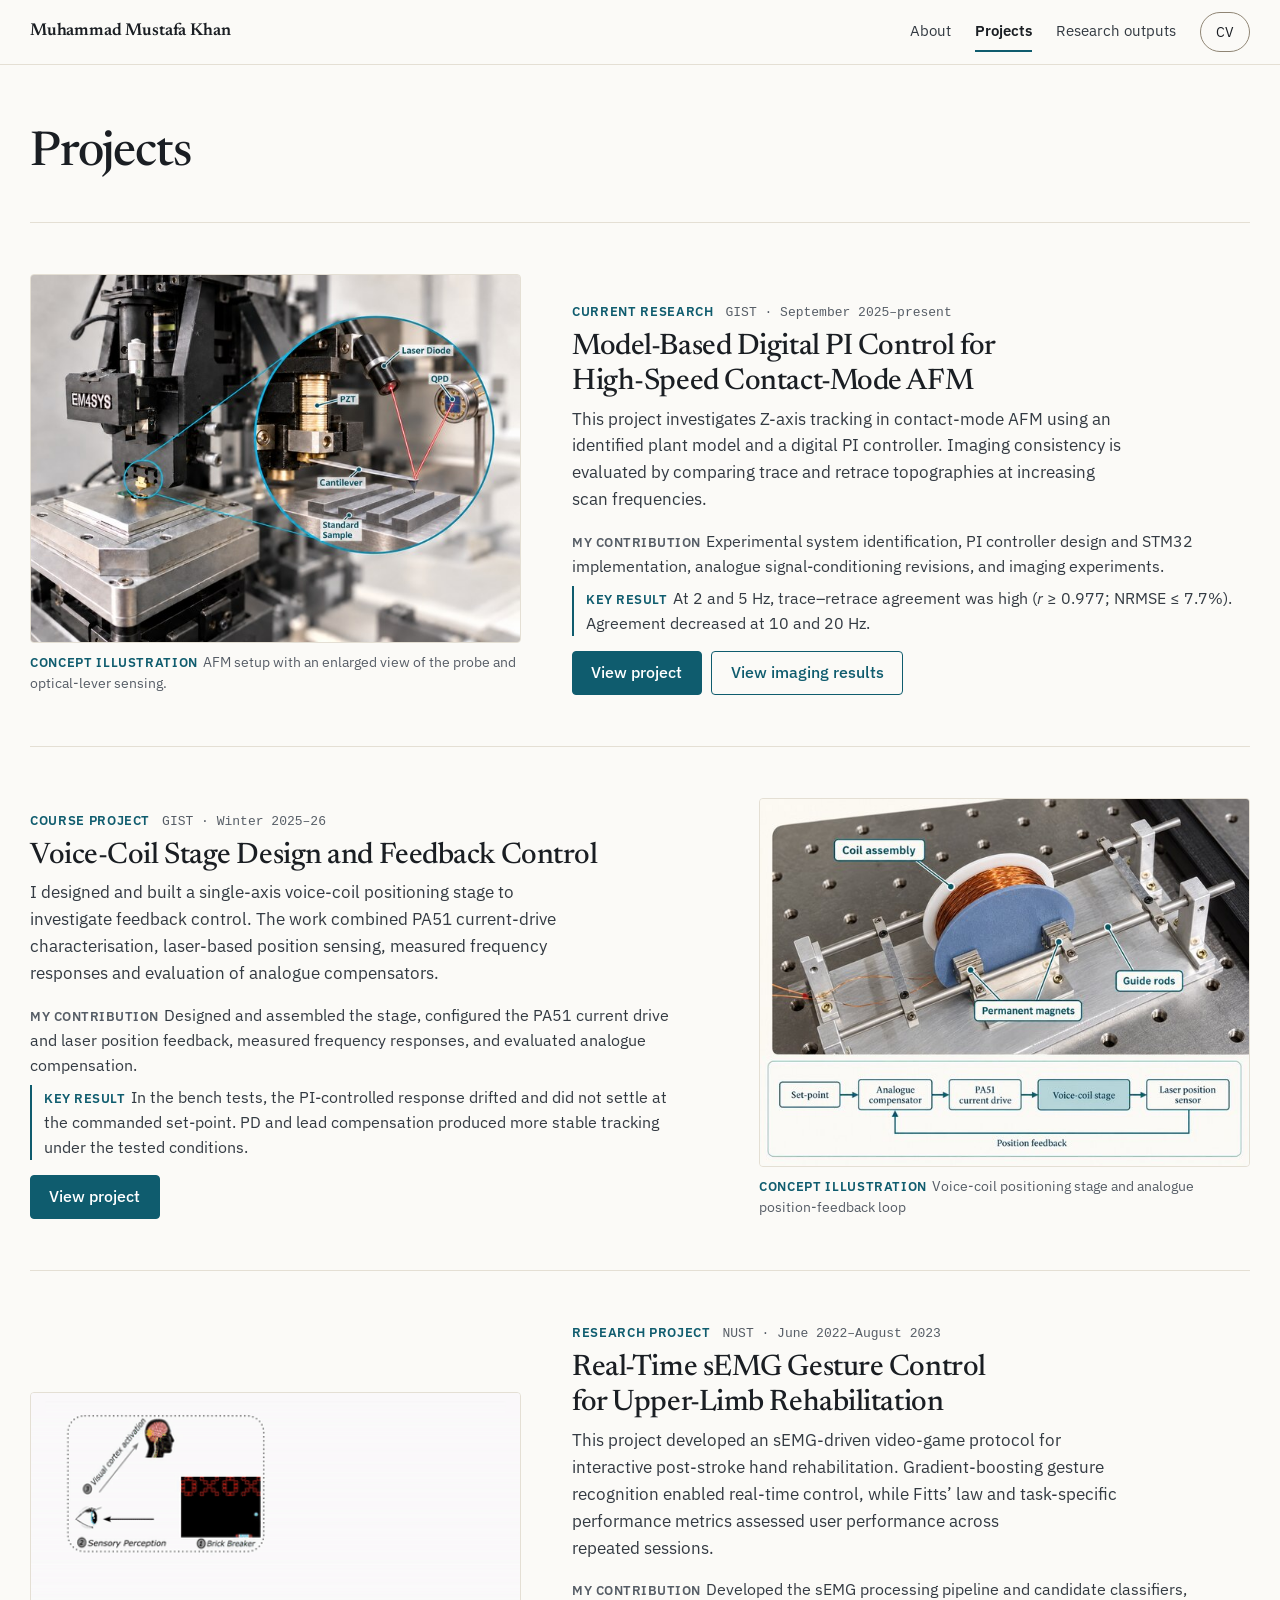
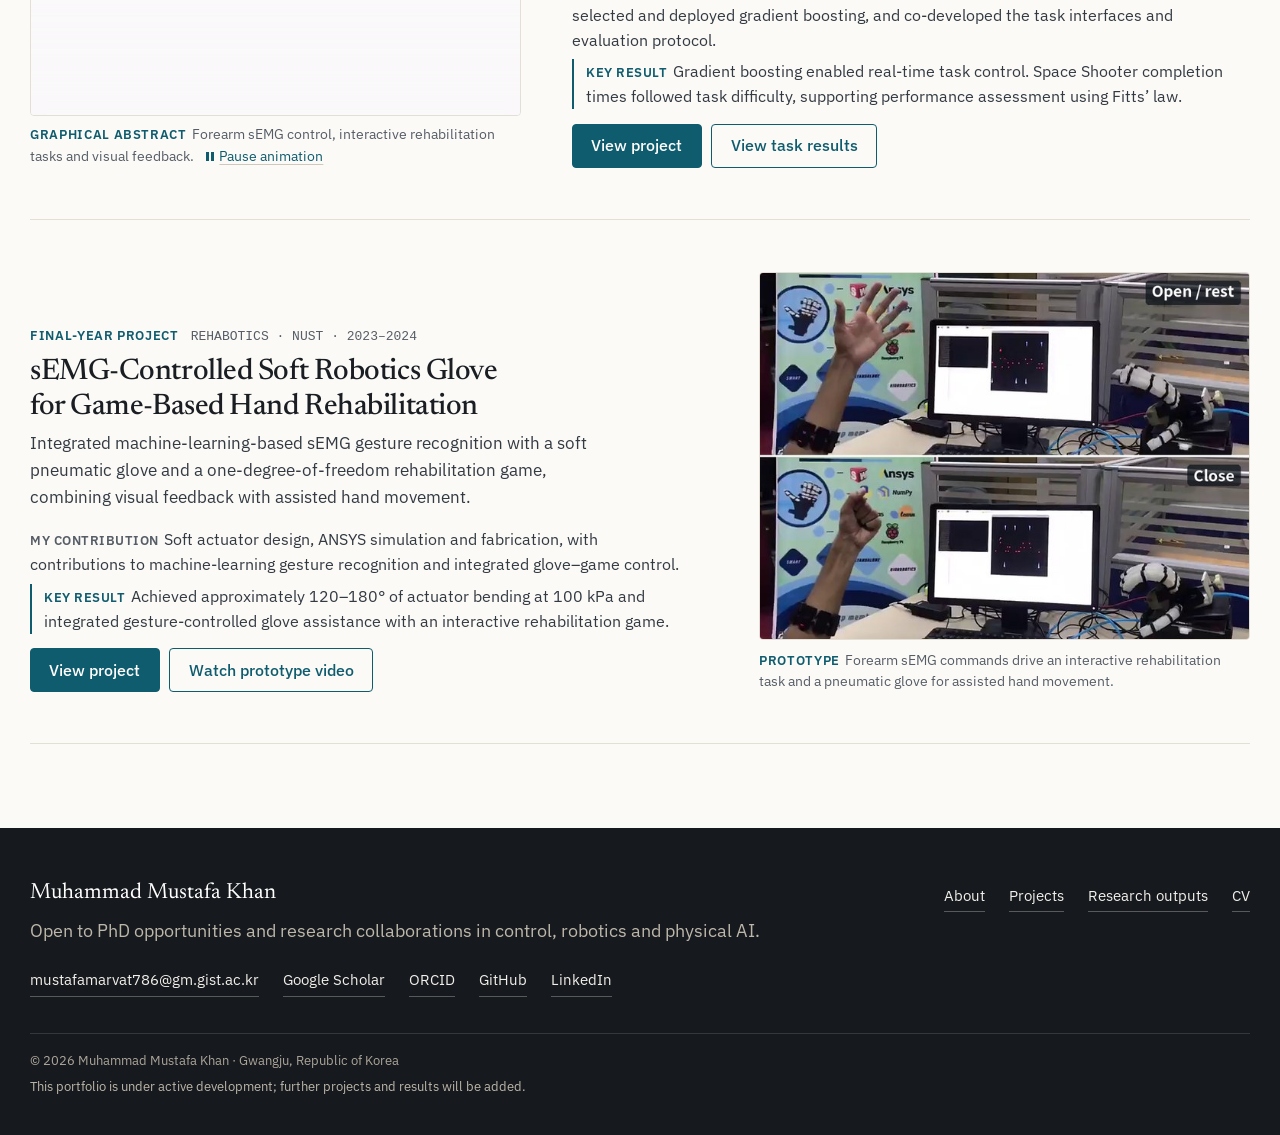
==== commit 5aaf2278: "Show project links as buttons like the hero actions View project uses the primary button and the pai" ====
--- a/projects/index.html
+++ b/projects/index.html
@@ -21,7 +21,7 @@
 <link rel="preconnect" href="https://fonts.googleapis.com">
 <link rel="preconnect" href="https://fonts.gstatic.com" crossorigin>
 <link href="https://fonts.googleapis.com/css2?family=IBM+Plex+Sans:wght@400;500;600&family=Newsreader:opsz,wght@6..72,400;6..72,500;6..72,600&display=swap" rel="stylesheet">
-<link rel="stylesheet" href="../style.css?v=2026-10-03">
+<link rel="stylesheet" href="../style.css?v=2026-10-03-nav">
 </head>
 <body>
 <a class="skip" href="#main">Skip to content</a>
@@ -82,8 +82,8 @@
             </div>
             </div>
             <ul class="index-links">
-              <li><a class="link-arrow" href="afm-high-speed-control.html">View project</a></li>
-              <li><a class="link-arrow link-quiet" href="afm-high-speed-control.html#results">View imaging results</a></li>
+              <li><a class="btn btn-primary" href="afm-high-speed-control.html">View project</a></li>
+              <li><a class="btn" href="afm-high-speed-control.html#results">View imaging results</a></li>
             </ul>
           </div>
         </article>
@@ -118,7 +118,7 @@
             </div>
             </div>
             <ul class="index-links">
-              <li><a class="link-arrow" href="voice-coil-actuator.html">View project</a></li>
+              <li><a class="btn btn-primary" href="voice-coil-actuator.html">View project</a></li>
             </ul>
           </div>
         </article>
@@ -152,8 +152,8 @@
             </div>
             </div>
             <ul class="index-links">
-              <li><a class="link-arrow" href="semg-rehabilitation-interface.html">View project</a></li>
-              <li><a class="link-arrow link-quiet" href="semg-rehabilitation-interface.html#results">View task results</a></li>
+              <li><a class="btn btn-primary" href="semg-rehabilitation-interface.html">View project</a></li>
+              <li><a class="btn" href="semg-rehabilitation-interface.html#results">View task results</a></li>
             </ul>
           </div>
         </article>
@@ -187,8 +187,8 @@
             </div>
             </div>
             <ul class="index-links">
-              <li><a class="link-arrow" href="soft-robotic-glove.html">View project</a></li>
-              <li><a class="link-arrow link-quiet" href="soft-robotic-glove.html#prototype-video">Watch prototype video</a></li>
+              <li><a class="btn btn-primary" href="soft-robotic-glove.html">View project</a></li>
+              <li><a class="btn" href="soft-robotic-glove.html#prototype-video">Watch prototype video</a></li>
             </ul>
           </div>
         </article>
@@ -225,6 +225,6 @@
     <p class="footer-status">This portfolio is under active development; further projects and results will be added.</p>
   </div>
 </footer>
-<script src="../script.js" defer></script>
+<script src="../script.js?v=2026-10-03-nav" defer></script>
 </body>
 </html>
--- a/style.css
+++ b/style.css
@@ -173,7 +173,7 @@
   padding: 0.45rem 0; border-bottom: 2px solid transparent; transition: color var(--t), border-color var(--t);
 }
 .nav a { white-space: nowrap; }
-.nav a:hover { color: var(--accent); border-bottom-color: var(--rule-2); }
+.nav a:hover, .nav a:focus-visible { color: var(--accent); border-bottom-color: var(--rule-2); font-weight: 600; }
 .nav a[aria-current] { color: var(--ink); border-bottom-color: var(--accent); font-weight: 600; }
 /* CV button. Scoped as .nav a.nav-cta so it outranks .nav a, whose transparent 2px bottom border used to
    replace the button's bottom edge; all four sides stay visible in every state. */
@@ -302,10 +302,28 @@
 
 /* Side column: the portrait, its caption, then Education on the same left edge. */
 .hero-figure { margin: 0; }
-.hero-figure img {
-  display: block; width: 100%; height: auto;
-  border-radius: var(--radius); background: var(--surface);
-}
+.hero-figure img {
+  display: block; width: 100%; height: auto;
+  border-radius: var(--radius); background: var(--surface);
+}
+.portrait-frame {
+  position: relative;
+  width: 100%;
+  aspect-ratio: 1;
+  overflow: clip;
+  border-radius: 50%;
+  background: linear-gradient(180deg, #c2c7d2 0%, #bec4d0 50%, #b5bbc7 100%);
+}
+.hero-figure .hero-portrait {
+  position: absolute;
+  top: 5%;
+  left: -17.5%;
+  width: 135%;
+  max-width: none;
+  height: auto;
+  border-radius: 0;
+  background: transparent;
+}
 .hero-caption { font-size: 0.875rem; line-height: 1.45; color: var(--muted); margin: 0.55rem 0 0; text-wrap: pretty; }
 .hero-facts { border-top: 2px solid var(--rule-strong); padding-top: 0.9rem; margin-top: 1.25rem; }
 .fact { padding-bottom: 0.9rem; margin-bottom: 0.9rem; border-bottom: 1px solid var(--rule); }
@@ -427,8 +445,8 @@
 
 /* ---------- personal note ---------- */
 .personal-note { padding-block: clamp(2rem, 3vw, 3rem); }
-.personal-note h2 { font-size: clamp(1.375rem, 1.2rem + 0.5vw, 1.625rem); margin-bottom: 0.65rem; }
-.personal-note p { max-width: 76ch; margin: 0; color: var(--ink-2); }
+.personal-note h2 { font-size: var(--fs-h2); margin-bottom: 0.65rem; }
+.personal-note p { margin: 0; font-size: var(--fs-body); line-height: var(--lh-body); color: var(--ink-2); }
 
 /* ---------- case study ---------- */
 .case-hero { padding-block: clamp(1.75rem, 3vw, 2.75rem) 0; }
@@ -757,12 +775,11 @@
 .wf-result dt { color: var(--accent); }
 .wf-result dd { color: var(--ink); }
 .wf-actions {
-  display: flex; flex-wrap: wrap; align-items: center; gap: 0.75rem 1.5rem;
+  display: flex; flex-wrap: wrap; align-items: center; gap: 0.6rem;
   list-style: none; margin: 0.15rem 0 0; padding: 1.1rem 0 0; border-top: 1px solid var(--rule);
 }
 .wf-actions li { margin: 0; }
-.wf-actions .btn { min-height: 44px; padding: 0.5rem 1.1rem; font-size: 0.97rem; }
-.wf-actions .btn.link-arrow { gap: 0.45rem; }
+.wf-actions .btn { min-height: 44px; padding: 0.5rem 1.15rem; }   /* same pair as the hero's buttons */
 .work-feature:focus-within .cover-frame { border-color: var(--accent); }
 @media (min-width: 900px) { .wf-summary { font-size: 1.0625rem; } }   /* 17px on desktop, 16px below */
 
@@ -793,8 +810,9 @@
 }
 .pcard-methods li { margin: 0; }
 .pcard-methods li + li::before { content: "· "; color: var(--rule-ui); }
-.pcard-links { display: flex; flex-wrap: wrap; gap: 0.2rem 1.25rem; list-style: none; margin: 0; padding: 0; font-size: 0.95rem; }
+.pcard-links { display: flex; flex-wrap: wrap; gap: 0.6rem; list-style: none; margin: 0; padding: 0; font-size: 0.95rem; }
 .pcard-links li { margin: 0; }
+.pcard-links .btn { min-height: 44px; padding: 0.5rem 1.15rem; }   /* same pair as the hero's buttons */
 /* the whole card lifts quietly when either of its links is hovered or focused */
 .pcard:focus-within .cover-frame { border-color: var(--accent); }
 
@@ -887,9 +905,10 @@
   font-size: var(--fs-meta); letter-spacing: 0.04em; text-transform: uppercase;
   margin-right: 0.35rem;
 }
-.index-links { display: flex; flex-wrap: wrap; gap: 0.3rem 1.4rem; list-style: none; margin: 0; padding: 0; font-size: 0.97rem; }
+.index-links { display: flex; flex-wrap: wrap; gap: 0.6rem; list-style: none; margin: 0; padding: 0; font-size: 0.97rem; }
 .index-links li { margin: 0; }
 .index-links a { display: inline-flex; align-items: center; padding-block: 0.3rem; }
+.index-links .btn { min-height: 44px; padding: 0.5rem 1.15rem; }   /* same pair as the hero's buttons */
 .link-quiet { font-weight: 400; }
 /* the AFM entry's measured result: same modest emphasis as on the homepage */
 .index-result { border-left: 2px solid var(--accent); padding-left: 0.75rem; }
